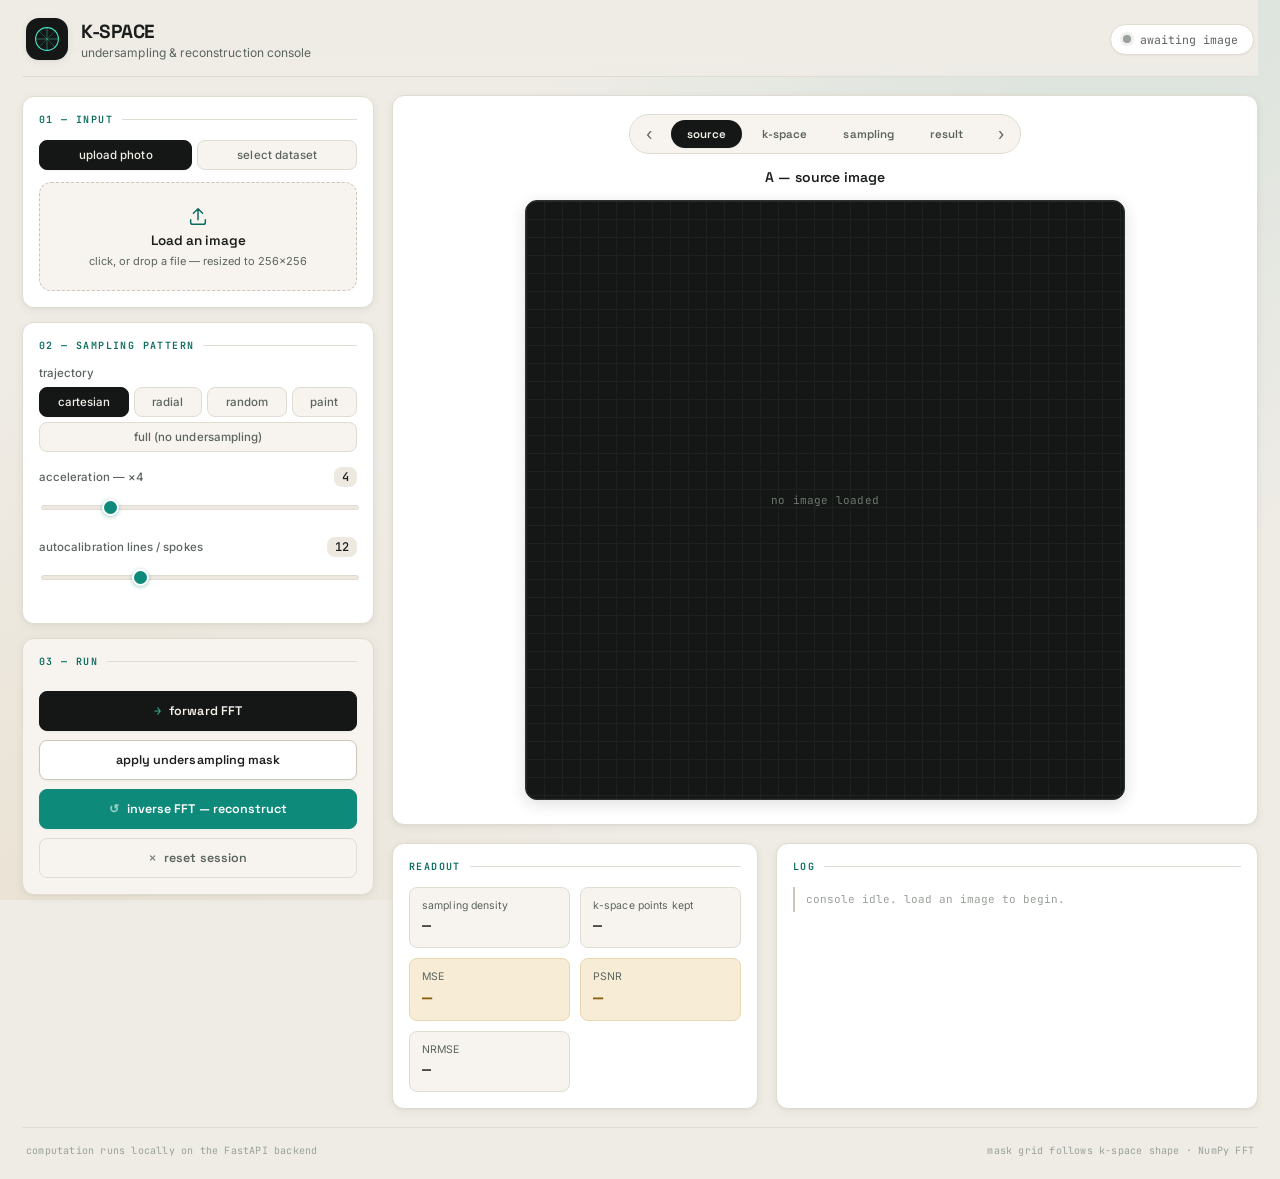
==== kspace/templates/index.html @ 276e8472 "UI, paint brush fixed, video transition added" ====
<!DOCTYPE html>
<html lang="en">
<head>
<meta charset="UTF-8">
<meta name="viewport" content="width=device-width, initial-scale=1.0">
<title>K-SPACE — undersampling &amp; reconstruction studio</title>
<link rel="stylesheet" href="../static/css/styles.css">
<link rel="preconnect" href="https://fonts.googleapis.com">
<link rel="preconnect" href="https://fonts.gstatic.com" crossorigin>
<link href="https://fonts.googleapis.com/css2?family=Space+Grotesk:wght@400;500;600;700&family=JetBrains+Mono:wght@400;500;600&family=Inter:wght@400;500;600&display=swap" rel="stylesheet">
</head>
<body>

<div class="console">

  <!-- ============ HEADER ============ -->
  <header class="console__header">
    <div class="brand">
      <span class="brand__mark" aria-hidden="true">
        <svg viewBox="0 0 32 32" width="26" height="26">
          <circle cx="16" cy="16" r="14" fill="none" stroke="currentColor" stroke-width="1.4"/>
          <line x1="16" y1="2" x2="16" y2="30" stroke="currentColor" stroke-width="1" opacity="0.5"/>
          <line x1="2" y1="16" x2="30" y2="16" stroke="currentColor" stroke-width="1" opacity="0.5"/>
          <line x1="5.5" y1="5.5" x2="26.5" y2="26.5" stroke="currentColor" stroke-width="1" opacity="0.3"/>
          <line x1="26.5" y1="5.5" x2="5.5" y2="26.5" stroke="currentColor" stroke-width="1" opacity="0.3"/>
        </svg>
      </span>
      <div>
        <h1 class="brand__title">K-SPACE</h1>
        <p class="brand__subtitle">undersampling &amp; reconstruction console</p>
      </div>
    </div>
    <div class="header__status" id="statusLine">
      <span class="status__dot" id="statusDot" aria-hidden="true"></span>
      <span id="statusText">awaiting image</span>
    </div>
  </header>

  <!-- ============ MAIN GRID ============ -->
  <main class="console__body">

    <!-- ---------- LEFT: control rail ---------- -->
    <aside class="rail">

      <section class="panel">
        <h2 class="panel__eyebrow">01 — input</h2>

        <div class="segmented" role="radiogroup" aria-label="input source" style="margin-bottom: 12px;">
          <button type="button" class="segmented__option is-active" data-source="upload" role="radio" aria-checked="true">upload photo</button>
          <button type="button" class="segmented__option" data-source="dataset" role="radio" aria-checked="false">select dataset</button>
        </div>

        <div id="uploadSourceBlock">
          <label class="dropzone" id="dropzone" for="fileInput" tabindex="0">
            <svg viewBox="0 0 24 24" width="22" height="22" aria-hidden="true">
              <path d="M12 16V4M12 4L7 9M12 4L17 9" fill="none" stroke="currentColor" stroke-width="1.6" stroke-linecap="round" stroke-linejoin="round"/>
              <path d="M4 16v3a2 2 0 0 0 2 2h12a2 2 0 0 0 2-2v-3" fill="none" stroke="currentColor" stroke-width="1.6" stroke-linecap="round"/>
            </svg>
            <span class="dropzone__label">Load an image</span>
            <span class="dropzone__hint">click, or drop a file — resized to 256×256</span>
          </label>
          <input type="file" id="fileInput" accept="image/*" hidden>
        </div>

        <div id="datasetSourceBlock" style="display: none;">
          <div class="field">
            <span class="field__label">dataset scan</span>
            <select id="datasetSelect" class="slider" style="width: 100%; margin-top: 6px;">
              <option value="">loading datasets…</option>
            </select>
          </div>

          <div class="field" id="sliceField" style="display: none;">
            <div class="field__row">
              <span class="field__label">slice</span>
              <span class="field__value" id="sliceValue">—</span>
            </div>
            <input type="range" id="sliceSlider" min="0" max="0" step="1" value="0" class="slider">
          </div>

          <button type="button" class="btn" id="btnLoadDataset" style="margin-top: 8px;">
            <span>load dataset slice</span>
          </button>

          <div class="reel" id="sliceVideoReel">
            <button type="button" class="reel__play" id="btnPlaySliceVideo" aria-label="play reconstructed slice video">
              <svg class="reel__icon reel__icon--play" viewBox="0 0 24 24" aria-hidden="true"><path d="M8 5v14l11-7z"></path></svg>
              <svg class="reel__icon reel__icon--stop" viewBox="0 0 24 24" aria-hidden="true"><rect x="6" y="6" width="12" height="12"></rect></svg>
            </button>
            <div class="reel__body">
              <div class="reel__label-row">
                <span class="reel__label">reconstructed slice video</span>
                <span class="reel__counter" id="sliceVideoCounter"></span>
              </div>
              <div class="reel__track" id="sliceVideoTrack">
                <div class="reel__fill" id="sliceVideoFill"></div>
              </div>
              <span class="reel__status" id="sliceVideoStatus">click play to reconstruct every slice</span>
            </div>
          </div>
        </div>
      </section>

      <section class="panel">
        <h2 class="panel__eyebrow">02 — sampling pattern</h2>

        <div class="field">
          <span class="field__label">trajectory</span>
          <div class="segmented" role="radiogroup" aria-label="sampling trajectory">
            <button type="button" class="segmented__option is-active" data-pattern="cartesian" role="radio" aria-checked="true">cartesian</button>
            <button type="button" class="segmented__option" data-pattern="radial" role="radio" aria-checked="false">radial</button>
            <button type="button" class="segmented__option" data-pattern="random" role="radio" aria-checked="false">random</button>
            <button type="button" class="segmented__option" data-pattern="custom" role="radio" aria-checked="false">paint</button>
            <button type="button" class="segmented__option" data-pattern="full" role="radio" aria-checked="false">full (no undersampling)</button>
          </div>
        </div>

        <div class="field" id="accelerationField">
          <div class="field__row">
            <span class="field__label" id="factorLabel">acceleration — ×4</span>
            <span class="field__value" id="factorValue">4</span>
          </div>
          <input type="range" id="factorSlider" min="2" max="12" step="1" value="4" class="slider">
        </div>

        <div class="field" id="acsField">
          <div class="field__row">
            <span class="field__label">autocalibration lines / spokes</span>
            <span class="field__value" id="acsValue">12</span>
          </div>
          <input type="range" id="acsSlider" min="0" max="40" step="2" value="12" class="slider">
        </div>

        <div class="field paint-editor" id="paintField" style="display: none;">
          <div class="field__row">
            <span class="field__label">paint k-space to sample</span>
            <span class="field__value" id="paintDensityValue">0%</span>
          </div>
          <div class="field__row field__row--sub">
            <span class="field__sublabel">mask grid · matches k-space</span>
            <span class="field__value field__value--soft" id="paintGridValue">256×256</span>
          </div>
          <div class="paint-editor__canvas-wrap">
            <canvas id="canvasPaintMask" width="256" height="256"></canvas>
          </div>
          <button type="button" class="paint-editor__expand" id="btnPaintExpand">⤢ open large canvas</button>
          <p class="paint-editor__hint">drag to paint — left click adds, right click / shift+click erases. the grid auto-matches the loaded k-space, so masks work for uploads and .h5 scans alike.</p>
          <div class="field__row" style="margin-top: 8px;">
            <span class="field__label">brush size</span>
            <span class="field__value" id="paintBrushValue">10</span>
          </div>
          <input type="range" id="paintBrushSize" min="2" max="40" step="1" value="10" class="slider">
          <div class="paint-editor__actions">
            <button type="button" class="btn btn--small" id="btnPaintClear">clear</button>
            <button type="button" class="btn btn--small" id="btnPaintFill">fill all</button>
            <button type="button" class="btn btn--small" id="btnPaintInvert">invert</button>
          </div>
        </div>

        <!-- Large drawable paint editor — same shared mask data as the small
             inline canvas above; closing this just reverts to that small view. -->
        <div class="modal" id="paintModal" aria-hidden="true">
          <div class="modal__backdrop" id="paintModalBackdrop"></div>
          <div class="modal__content" role="dialog" aria-modal="true" aria-labelledby="paintModalTitle">
            <div class="modal__header">
              <h3 class="modal__title" id="paintModalTitle">paint k-space to sample</h3>
              <span class="field__value field__value--soft" id="paintGridValueLarge">256×256</span>
              <span class="field__value" id="paintDensityValueLarge">0%</span>
              <button type="button" class="modal__close" id="btnPaintModalClose" aria-label="close">×</button>
            </div>
            <div class="modal__body paint-modal__body">
              <div class="paint-editor__canvas-wrap paint-editor__canvas-wrap--large">
                <canvas id="canvasPaintMaskLarge" width="256" height="256"></canvas>
              </div>
              <div class="paint-modal__controls">
                <p class="paint-editor__hint">drag to paint — left click adds, right click / shift+click erases. the grid auto-matches the loaded k-space, so masks work for uploads and .h5 scans alike.</p>
                <div class="field__row" style="margin-top: 10px;">
                  <span class="field__label">brush size</span>
                  <span class="field__value" id="paintBrushValueLarge">10</span>
                </div>
                <input type="range" id="paintBrushSizeLarge" min="2" max="60" step="1" value="10" class="slider">
                <div class="paint-editor__actions">
                  <button type="button" class="btn btn--small" id="btnPaintClearLarge">clear</button>
                  <button type="button" class="btn btn--small" id="btnPaintFillLarge">fill all</button>
                  <button type="button" class="btn btn--small" id="btnPaintInvertLarge">invert</button>
                </div>
                <button type="button" class="btn btn--small" id="btnPaintDoneLarge" style="margin-top: 14px;">✓ done</button>
              </div>
            </div>
          </div>
        </div>
      </section>

      <section class="panel panel--actions">
        <h2 class="panel__eyebrow">03 — run</h2>
        <button type="button" class="btn btn--primary" id="btnTransform">
          <span>forward FFT</span>
        </button>
        <button type="button" class="btn" id="btnUndersample">
          <span>apply undersampling mask</span>
        </button>
        <button type="button" class="btn btn--accent" id="btnReconstruct">
          <span>inverse FFT — reconstruct</span>
        </button>
        <button type="button" class="btn btn--ghost" id="btnReset">
          <span>reset session</span>
        </button>
      </section>

    </aside>

    <!-- ---------- CENTER: single-view viewport ---------- -->
    <section class="viewport-single">

      <div class="viewer-nav">
        <button type="button" class="viewer-nav__arrow" id="viewerPrev" aria-label="previous step">‹</button>
        <div class="viewer-nav__steps" id="viewerSteps" role="tablist">
          <button type="button" class="viewer-nav__step is-active" data-page="pageOriginal" role="tab" aria-selected="true">source</button>
          <button type="button" class="viewer-nav__step" data-page="pageKspaceFull" role="tab" aria-selected="false">k-space</button>
          <button type="button" class="viewer-nav__step" data-page="pageMaskUnder" role="tab" aria-selected="false">sampling</button>
          <button type="button" class="viewer-nav__step" data-page="pageReconError" role="tab" aria-selected="false">result</button>
        </div>
        <button type="button" class="viewer-nav__arrow" id="viewerNext" aria-label="next step">›</button>
      </div>

      <h2 class="viewer-title" id="viewerTitle">A — source image</h2>

      <div class="viewer-stage" id="viewerStage">

        <div class="viewer-page is-active" id="pageOriginal" data-page="pageOriginal" data-title="A — source image">
          <div class="viewcell__frame viewcell__frame--clickable" data-canvas-id="canvasOriginal" data-kind="histogram" data-title="source image">
            <canvas id="canvasOriginal" width="256" height="256"></canvas>
            <div class="viewcell__empty" id="emptyOriginal">no image loaded</div>
            <div class="viewcell__zoom-hint">🔍 click to enlarge</div>
          </div>
        </div>

        <div class="viewer-page" id="pageKspaceFull" data-page="pageKspaceFull" data-title="B — k-space, full sampling">
          <div class="viewcell__frame viewcell__frame--clickable" data-canvas-id="canvasKspaceFull" data-kind="profile" data-title="k-space — full sampling">
            <canvas id="canvasKspaceFull" width="256" height="256"></canvas>
            <div class="viewcell__empty" id="emptyKspaceFull">run forward FFT</div>
            <div class="viewcell__zoom-hint">🔍 click to enlarge</div>
          </div>
        </div>

        <!-- These two come from the same "apply mask" click, so they're shown
             together instead of auto-switching between them. -->
        <div class="viewer-page viewer-page--pair" id="pageMaskUnder" data-page="pageMaskUnder" data-title="C/D — sampling mask & undersampled k-space">
          <div class="viewer-pair-cell">
            <span class="viewer-pair-cell__label">D — sampling mask</span>
            <div class="viewcell__frame viewcell__frame--clickable" data-canvas-id="canvasMask" data-kind="density" data-title="sampling mask">
              <canvas id="canvasMask" width="256" height="256"></canvas>
              <div class="viewcell__empty" id="emptyMask">apply a mask</div>
              <div class="viewcell__zoom-hint">🔍 click to enlarge</div>
            </div>
          </div>
          <div class="viewer-pair-cell">
            <span class="viewer-pair-cell__label">C — undersampled k-space</span>
            <div class="viewcell__frame viewcell__frame--clickable" data-canvas-id="canvasKspaceUnder" data-kind="profile" data-title="k-space — undersampled">
              <canvas id="canvasKspaceUnder" width="256" height="256"></canvas>
              <div class="viewcell__empty" id="emptyKspaceUnder">apply a mask</div>
              <div class="viewcell__zoom-hint">🔍 click to enlarge</div>
            </div>
          </div>
        </div>

        <!-- These two come from the same "reconstruct" click, so they're
             shown together instead of auto-switching between them. -->
        <div class="viewer-page viewer-page--pair" id="pageReconError" data-page="pageReconError" data-title="E/F — reconstructed image & error map">
          <div class="viewer-pair-cell">
            <div class="viewer-pair-cell__label-row">
              <span class="viewer-pair-cell__label">E — reconstructed image</span>
              <div class="colormap-toggle" id="reconColormapToggle">
                <button type="button" class="colormap-toggle__btn is-active" data-colormap="gray">gray</button>
                <button type="button" class="colormap-toggle__btn" data-colormap="jet">color</button>
              </div>
            </div>
            <div class="viewcell__frame viewcell__frame--clickable" data-canvas-id="canvasRecon" data-kind="histogram" data-title="reconstructed image">
              <canvas id="canvasRecon" width="256" height="256"></canvas>
              <div class="viewcell__empty" id="emptyRecon">reconstruct to view</div>
              <div class="viewcell__zoom-hint">🔍 click to enlarge</div>
            </div>
          </div>
          <div class="viewer-pair-cell">
            <span class="viewer-pair-cell__label">F — error map |orig − recon|</span>
            <div class="viewcell__frame viewcell__frame--clickable" data-canvas-id="canvasError" data-kind="error-histogram" data-title="error map |orig − recon|">
              <canvas id="canvasError" width="256" height="256"></canvas>
              <div class="viewcell__empty" id="emptyError">reconstruct to view</div>
              <div class="viewcell__zoom-hint">🔍 click to enlarge</div>
            </div>
          </div>
        </div>

      </div>
    </section>

    <!-- ---------- RIGHT: readout rail ---------- -->
    <aside class="rail rail--readout">
      <section class="panel">
        <h2 class="panel__eyebrow">readout</h2>
        <dl class="metrics">
          <div class="metrics__row">
            <dt>sampling density</dt>
            <dd id="metricDensity">—</dd>
          </div>
          <div class="metrics__row">
            <dt>k-space points kept</dt>
            <dd id="metricPoints">—</dd>
          </div>
          <div class="metrics__row metrics__row--highlight">
            <dt>MSE</dt>
            <dd id="metricMSE">—</dd>
          </div>
          <div class="metrics__row metrics__row--highlight">
            <dt>PSNR</dt>
            <dd id="metricPSNR">—</dd>
          </div>
          <div class="metrics__row">
            <dt>NRMSE</dt>
            <dd id="metricNRMSE">—</dd>
          </div>
        </dl>
      </section>

      <section class="panel panel--log">
        <h2 class="panel__eyebrow">log</h2>
        <ol class="log" id="logList" aria-live="polite">
          <li class="log__entry log__entry--muted">console idle. load an image to begin.</li>
        </ol>
      </section>
    </aside>

  </main>

  <footer class="console__footer">
    <span>computation runs locally on the FastAPI backend</span>
    <span class="console__footer-sig">mask grid follows k-space shape · NumPy FFT</span>
  </footer>

</div>
<div class="modal" id="imageModal" aria-hidden="true">
  <div class="modal__backdrop" id="modalBackdrop"></div>
  <div class="modal__content" role="dialog" aria-modal="true" aria-labelledby="modalTitle">
    <div class="modal__header">
      <h3 class="modal__title" id="modalTitle">—</h3>
      <div class="modal__zoom-controls">
        <button type="button" class="modal__zoom-btn" id="modalZoomOut" aria-label="zoom out">−</button>
        <span class="modal__zoom-level" id="modalZoomLevel">100%</span>
        <button type="button" class="modal__zoom-btn" id="modalZoomIn" aria-label="zoom in">+</button>
        <button type="button" class="modal__zoom-btn modal__zoom-btn--wide" id="modalZoomReset">reset</button>
      </div>
      <button type="button" class="modal__close" id="modalClose" aria-label="close">×</button>
    </div>
    <div class="modal__body">
      <div class="modal__image-wrap" id="modalImageWrap">
        <canvas id="modalCanvas" width="256" height="256"></canvas>
      </div>
      <div class="modal__chart-wrap">
        <h4 class="modal__chart-title" id="modalChartTitle">intensity histogram</h4>
        <canvas id="modalChartCanvas" width="320" height="200"></canvas>
        <p class="modal__chart-note" id="modalChartNote"></p>
      </div>
    </div>
  </div>
</div>

<script src="../static/js/canvasRender.js"></script>
<script src="../static/js/viewer.js"></script>
<script src="../static/js/controls.js"></script>
<script src="../static/js/paint.js"></script>
<script src="../static/js/main.js"></script>
<script src="../static/js/sliceVideo.js"></script>
<script src="../static/js/modal.js"></script>

</body>
</html>
---- kspace/static/css/styles.css ----
/* ============================================================
   K-SPACE studio — "lab paper" theme
   Light, warm-neutral chrome (paper + ink) wrapped around a dark
   viewing well, because grayscale MRI reads best against near-black.
   Accents: teal (primary / signal), clay (destructive), ochre (metrics).

   Layout: controls column on the left, image well top-right,
   readout + log as a strip beneath the well.
   ============================================================ */

:root{
  /* paper */
  --bg:          #EFECE6;
  --surface:     #FFFFFF;
  --surface-2:   #F7F4EF;
  --surface-3:   #EDE9E1;

  /* ink */
  --ink:         #1B1E1D;
  --ink-soft:    #5C645F;
  --ink-faint:   #9AA09A;

  /* lines */
  --line:        #E0DCD2;
  --line-strong: #CCC6B9;

  /* the dark image well */
  --well:        #141715;
  --well-2:      #1E221F;
  --well-line:   #2C312D;

  /* accents */
  --teal:        #0E8A7B;
  --teal-deep:   #0A6B5F;
  --teal-wash:   #DDF0EC;
  --ochre:       #B5801B;
  --ochre-wash:  #F7EDD6;
  --clay:        #C9543C;
  --clay-wash:   #F8E6E1;
  --mint:        #4AE3C5;

  --font-display: 'Space Grotesk', system-ui, sans-serif;
  --font-body:    'Inter', system-ui, sans-serif;
  --font-mono:    'JetBrains Mono', ui-monospace, monospace;

  --radius:    12px;
  --radius-sm: 8px;
  --radius-pill: 999px;

  --shadow-sm: 0 1px 2px rgba(27,30,29,0.05);
  --shadow:    0 2px 10px rgba(27,30,29,0.06), 0 1px 2px rgba(27,30,29,0.04);
  --shadow-lg: 0 18px 50px rgba(27,30,29,0.22);
}

*{ box-sizing: border-box; }

html, body{
  margin: 0;
  padding: 0;
  background: var(--bg);
  color: var(--ink);
  font-family: var(--font-body);
  -webkit-font-smoothing: antialiased;
}

body{
  background-image:
    radial-gradient(circle at 88% -8%, rgba(14,138,123,0.10), transparent 42%),
    radial-gradient(circle at 4% 104%, rgba(181,128,27,0.09), transparent 38%);
  background-attachment: fixed;
  min-height: 100vh;
}

button{ font-family: inherit; }
::selection{ background: var(--teal-wash); }

/* ============================================================
   Layout shell
   ============================================================ */

.console{
  display: flex;
  flex-direction: column;
  min-height: 100vh;
  max-width: 1560px;
  margin: 0 auto;
  padding: 0 22px 22px;
}

.console__header{
  position: sticky;
  top: 0;
  z-index: 40;
  display: flex;
  align-items: center;
  justify-content: space-between;
  gap: 16px;
  padding: 18px 4px 16px;
  margin-bottom: 18px;
  border-bottom: 1px solid var(--line);
  background: linear-gradient(var(--bg) 70%, rgba(239,236,230,0.82));
  backdrop-filter: blur(6px);
}

.brand{
  display: flex;
  align-items: center;
  gap: 13px;
}

.brand__mark{
  display: grid;
  place-items: center;
  width: 42px;
  height: 42px;
  border-radius: 13px;
  background: var(--well);
  color: var(--mint);
  box-shadow: var(--shadow);
}

.brand__title{
  margin: 0;
  font-family: var(--font-display);
  font-size: 19px;
  font-weight: 700;
  letter-spacing: -0.015em;
  color: var(--ink);
}

.brand__subtitle{
  margin: 1px 0 0;
  font-size: 12px;
  color: var(--ink-soft);
  letter-spacing: 0.005em;
}

.header__status{
  display: inline-flex;
  align-items: center;
  gap: 9px;
  padding: 7px 15px 7px 12px;
  border: 1px solid var(--line);
  border-radius: var(--radius-pill);
  background: var(--surface);
  box-shadow: var(--shadow-sm);
  font-family: var(--font-mono);
  font-size: 11.5px;
  color: var(--ink-soft);
}

.status__dot{
  width: 8px;
  height: 8px;
  border-radius: 50%;
  background: var(--ink-faint);
  box-shadow: 0 0 0 3px rgba(154,160,154,0.18);
}
.status__dot.is-active{
  background: var(--teal);
  box-shadow: 0 0 0 3px rgba(14,138,123,0.18);
  animation: pulse 1.6s ease-in-out infinite;
}
.status__dot.is-warning{
  background: var(--ochre);
  box-shadow: 0 0 0 3px rgba(181,128,27,0.18);
}
.status__dot.is-done{
  background: var(--teal-deep);
  box-shadow: 0 0 0 3px rgba(10,107,95,0.18);
}

@keyframes pulse{
  0%, 100%{ opacity: 1; }
  50%{ opacity: 0.35; }
}

/* ---- the grid ---- */

.console__body{
  flex: 1;
  display: grid;
  grid-template-columns: 352px minmax(0, 1fr);
  grid-template-rows: auto auto;
  gap: 18px;
  align-items: start;
}

.rail{
  display: flex;
  flex-direction: column;
  gap: 14px;
  grid-column: 1;
  grid-row: 1 / span 2;
  position: sticky;
  top: 96px;
}

/* readout becomes a horizontal strip under the image well */
.rail--readout{
  grid-column: 2;
  grid-row: 2;
  flex-direction: row;
  align-items: stretch;
  gap: 18px;
  position: static;
}
.rail--readout > .panel{ flex: 1; min-width: 0; }
.rail--readout > .panel--log{ flex: 1.35; }

/* ============================================================
   Panels
   ============================================================ */

.panel{
  background: var(--surface);
  border: 1px solid var(--line);
  border-radius: var(--radius);
  padding: 16px;
  box-shadow: var(--shadow);
}

.panel--actions{
  display: flex;
  flex-direction: column;
  gap: 9px;
  background: var(--surface-2);
}

.panel__eyebrow{
  margin: 0 0 14px;
  font-family: var(--font-mono);
  font-size: 10px;
  font-weight: 600;
  letter-spacing: 0.14em;
  text-transform: uppercase;
  color: var(--teal-deep);
  display: flex;
  align-items: center;
  gap: 9px;
}
.panel__eyebrow::after{
  content: "";
  flex: 1;
  height: 1px;
  background: var(--line);
}

/* ============================================================
   Dropzone
   ============================================================ */

.dropzone{
  display: flex;
  flex-direction: column;
  align-items: center;
  gap: 5px;
  padding: 22px 16px;
  border: 1.5px dashed var(--line-strong);
  border-radius: var(--radius);
  background: var(--surface-2);
  color: var(--teal-deep);
  cursor: pointer;
  text-align: center;
  transition: border-color 0.16s ease, background 0.16s ease, transform 0.16s ease;
}

.dropzone:hover, .dropzone:focus-visible{
  border-color: var(--teal);
  background: var(--teal-wash);
  outline: none;
}

.dropzone.is-dragover{
  border-color: var(--teal);
  background: var(--teal-wash);
  transform: scale(1.01);
}

.dropzone__label{
  font-family: var(--font-display);
  font-size: 13.5px;
  font-weight: 600;
  color: var(--ink);
}

.dropzone__hint{
  font-size: 11px;
  color: var(--ink-soft);
}

/* ============================================================
   Fields, sliders, segmented controls
   ============================================================ */

.field{ margin-bottom: 15px; }
.field:last-child{ margin-bottom: 0; }

.field__label{
  display: block;
  font-size: 11.5px;
  font-weight: 500;
  color: var(--ink-soft);
  margin-bottom: 7px;
  letter-spacing: 0.005em;
}

.field__row{
  display: flex;
  align-items: baseline;
  justify-content: space-between;
  gap: 8px;
  margin-bottom: 7px;
}
.field__row .field__label{ margin-bottom: 0; }

.field__row--sub{ margin-bottom: 9px; }

.field__sublabel{
  font-size: 10.5px;
  color: var(--ink-faint);
}

.field__value{
  font-family: var(--font-mono);
  font-size: 12px;
  font-weight: 500;
  color: var(--ink);
  padding: 2px 8px;
  border-radius: var(--radius-sm);
  background: var(--surface-3);
  white-space: nowrap;
}

.field__value--soft{
  color: var(--ink-soft);
  background: transparent;
  border: 1px solid var(--line);
  font-size: 11px;
}

.segmented{
  display: flex;
  flex-wrap: wrap;
  gap: 5px;
}

.segmented__option{
  flex: 1 1 auto;
  padding: 7px 11px;
  border: 1px solid var(--line);
  border-radius: var(--radius-sm);
  background: var(--surface-2);
  color: var(--ink-soft);
  font-size: 11.5px;
  font-weight: 500;
  letter-spacing: 0.005em;
  cursor: pointer;
  transition: all 0.14s ease;
}

.segmented__option:hover{
  color: var(--ink);
  border-color: var(--line-strong);
  background: var(--surface-3);
}

.segmented__option.is-active{
  background: var(--well);
  border-color: var(--well);
  color: #F2EFE9;
  box-shadow: var(--shadow-sm);
}

select.slider{
  appearance: none;
  height: 36px;
  padding: 0 11px;
  border: 1px solid var(--line);
  border-radius: var(--radius-sm);
  background: var(--surface-2);
  color: var(--ink);
  font-family: var(--font-body);
  font-size: 12px;
  cursor: pointer;
}
select.slider:focus{ outline: 2px solid var(--teal-wash); border-color: var(--teal); }

input[type="range"].slider{
  -webkit-appearance: none;
  appearance: none;
  width: 100%;
  height: 22px;
  background: transparent;
  cursor: pointer;
}

input[type="range"].slider::-webkit-slider-runnable-track{
  height: 5px;
  border-radius: var(--radius-pill);
  background: var(--surface-3);
  border: 1px solid var(--line);
}

input[type="range"].slider::-webkit-slider-thumb{
  -webkit-appearance: none;
  appearance: none;
  width: 17px;
  height: 17px;
  margin-top: -7px;
  border-radius: 50%;
  background: var(--teal);
  border: 2.5px solid var(--surface);
  box-shadow: 0 1px 4px rgba(14,138,123,0.4);
}

input[type="range"].slider::-moz-range-track{
  height: 5px;
  border-radius: var(--radius-pill);
  background: var(--surface-3);
  border: 1px solid var(--line);
}

input[type="range"].slider::-moz-range-thumb{
  width: 15px;
  height: 15px;
  border-radius: 50%;
  background: var(--teal);
  border: 2.5px solid var(--surface);
}

/* ============================================================
   Buttons
   ============================================================ */

.btn{
  display: inline-flex;
  align-items: center;
  justify-content: center;
  gap: 8px;
  width: 100%;
  padding: 11px 14px;
  border: 1px solid var(--line-strong);
  border-radius: var(--radius-sm);
  background: var(--surface);
  color: var(--ink);
  font-family: var(--font-display);
  font-size: 12.5px;
  font-weight: 600;
  letter-spacing: 0.005em;
  cursor: pointer;
  box-shadow: var(--shadow-sm);
  transition: transform 0.12s ease, box-shadow 0.14s ease, background 0.14s ease, color 0.14s ease, border-color 0.14s ease;
}

.btn::before{
  font-family: var(--font-mono);
  font-size: 12px;
  opacity: 0.75;
}

.btn:hover:not(:disabled){
  transform: translateY(-1px);
  box-shadow: var(--shadow);
  border-color: var(--teal);
  color: var(--teal-deep);
}

.btn:active:not(:disabled){ transform: translateY(0); }

.btn:disabled{
  opacity: 0.45;
  cursor: not-allowed;
}

.btn--primary{
  background: var(--well);
  border-color: var(--well);
  color: #F4F1EB;
}
.btn--primary::before{ content: "→"; color: var(--mint); }
.btn--primary:hover:not(:disabled){
  background: #0D0F0E;
  border-color: #0D0F0E;
  color: #FFFFFF;
}

.btn--accent{
  background: var(--teal);
  border-color: var(--teal);
  color: #FFFFFF;
}
.btn--accent::before{ content: "↺"; color: rgba(255,255,255,0.8); }
.btn--accent:hover:not(:disabled){
  background: var(--teal-deep);
  border-color: var(--teal-deep);
  color: #FFFFFF;
}

.btn--ghost{
  background: transparent;
  border-color: var(--line);
  color: var(--ink-soft);
  box-shadow: none;
}
.btn--ghost::before{ content: "✕"; }
.btn--ghost:hover:not(:disabled){
  color: var(--clay);
  border-color: var(--clay);
  background: var(--clay-wash);
}

.btn--small{
  width: auto;
  flex: 1;
  padding: 7px 10px;
  font-size: 11px;
  font-weight: 500;
}
.btn--small::before{ content: none; }

/* ============================================================
   Slice reel (dataset auto-playback)
   ============================================================ */

.reel{
  display: flex;
  align-items: center;
  gap: 12px;
  margin-top: 14px;
  padding: 12px;
  border: 1px solid var(--line);
  border-radius: var(--radius);
  background: var(--surface-2);
}

.reel__play{
  display: grid;
  place-items: center;
  flex: none;
  width: 38px;
  height: 38px;
  border-radius: 50%;
  border: 1px solid var(--teal);
  background: var(--teal-wash);
  color: var(--teal-deep);
  cursor: pointer;
  transition: transform 0.12s ease, background 0.14s ease;
}
.reel__play:hover{ background: #CFE9E4; }
.reel__play:active{ transform: scale(0.93); }

.reel__icon{
  width: 17px;
  height: 17px;
  fill: currentColor;
  display: block;
}
.reel__icon--stop{ display: none; }
.reel.is-playing .reel__icon--play{ display: none; }
.reel.is-playing .reel__icon--stop{ display: block; }

.reel.is-playing .reel__play{
  border-color: var(--clay);
  background: var(--clay-wash);
  color: var(--clay);
}
.reel.is-playing .reel__play:hover{ background: #F3D9D2; }

.reel__body{ flex: 1; min-width: 0; }

.reel__label-row{
  display: flex;
  align-items: baseline;
  justify-content: space-between;
  gap: 8px;
  margin-bottom: 6px;
}

.reel__label{
  font-size: 11.5px;
  font-weight: 500;
  color: var(--ink);
}

.reel__counter{
  font-family: var(--font-mono);
  font-size: 10.5px;
  color: var(--ink-soft);
}

.reel__track{
  height: 5px;
  border-radius: var(--radius-pill);
  background: var(--surface-3);
  border: 1px solid var(--line);
  overflow: hidden;
}

.reel__fill{
  height: 100%;
  width: 0;
  border-radius: var(--radius-pill);
  background: linear-gradient(90deg, var(--teal), var(--mint));
  transition: width 0.18s ease;
}

.reel__track.is-busy .reel__fill{
  width: 35%;
  animation: reelSlide 1.1s ease-in-out infinite;
}

@keyframes reelSlide{
  0%   { transform: translateX(-100%); }
  100% { transform: translateX(300%); }
}

.reel__status{
  display: block;
  margin-top: 6px;
  font-family: var(--font-mono);
  font-size: 10px;
  color: var(--ink-faint);
}
.reel.is-playing .reel__status{ color: var(--teal-deep); }

/* scanning shimmer on the active frame */
.viewcell__frame.is-scanning{ border-color: var(--teal); }
.viewcell__frame.is-scanning::after{
  content: "";
  position: absolute;
  inset: 0;
  background: linear-gradient(transparent, rgba(74,227,197,0.18), transparent);
  animation: scanSweep 1.4s linear infinite;
  pointer-events: none;
}

@keyframes scanSweep{
  0%   { transform: translateY(-100%); }
  100% { transform: translateY(100%); }
}

/* ============================================================
   Paint editor
   ============================================================ */

.paint-editor{
  padding: 13px;
  border: 1px solid var(--line);
  border-radius: var(--radius);
  background: var(--surface-2);
}

.paint-editor__canvas-wrap{
  position: relative;
  border: 1px solid var(--well-line);
  border-radius: var(--radius-sm);
  overflow: hidden;
  background: var(--well);
  line-height: 0;
}

/* height:auto keeps non-square k-space grids (e.g. 640×368 .h5 slices)
   in their true aspect ratio instead of squashing them into a square. */
.paint-editor__canvas-wrap canvas{
  width: 100%;
  height: auto;
  display: block;
  image-rendering: pixelated;
  cursor: crosshair;
  touch-action: none;
}

.paint-editor__hint{
  margin: 9px 0 0;
  font-size: 10.5px;
  line-height: 1.5;
  color: var(--ink-faint);
}

.paint-editor__actions{
  display: flex;
  gap: 6px;
  margin-top: 10px;
}

.paint-editor__expand{
  width: 100%;
  margin-top: 8px;
  padding: 7px;
  border: 1px dashed var(--line-strong);
  border-radius: var(--radius-sm);
  background: transparent;
  color: var(--teal-deep);
  font-family: var(--font-display);
  font-size: 11.5px;
  font-weight: 600;
  cursor: pointer;
  transition: all 0.14s ease;
}

.paint-editor__expand:hover{
  border-color: var(--teal);
  background: var(--teal-wash);
}

.paint-modal__body{
  display: flex;
  gap: 20px;
  align-items: flex-start;
}

.paint-editor__canvas-wrap--large{
  width: min(560px, 54vw);
  flex: none;
}

.paint-modal__controls{
  flex: 1;
  min-width: 200px;
  padding: 15px;
  border: 1px solid var(--line);
  border-radius: var(--radius);
  background: var(--surface-2);
}

/* ============================================================
   Viewport — the dark image well
   ============================================================ */

.viewport-single{
  grid-column: 2;
  grid-row: 1;
  display: flex;
  flex-direction: column;
  align-items: center;
  gap: 14px;
  padding: 18px 20px 24px;
  border: 1px solid var(--line);
  border-radius: var(--radius);
  background: var(--surface);
  box-shadow: var(--shadow);
}

.viewer-nav{
  display: flex;
  align-items: center;
  gap: 8px;
  padding: 5px;
  border: 1px solid var(--line);
  border-radius: var(--radius-pill);
  background: var(--surface-2);
}

.viewer-nav__arrow{
  display: grid;
  place-items: center;
  width: 28px;
  height: 28px;
  border-radius: 50%;
  border: 1px solid transparent;
  background: transparent;
  color: var(--ink-soft);
  font-size: 17px;
  line-height: 1;
  cursor: pointer;
  transition: all 0.14s ease;
}

.viewer-nav__arrow:hover{
  background: var(--surface);
  border-color: var(--line-strong);
  color: var(--ink);
}

.viewer-nav__steps{
  display: flex;
  gap: 4px;
}

.viewer-nav__step{
  padding: 0 15px;
  height: 28px;
  border-radius: var(--radius-pill);
  border: 1px solid transparent;
  background: transparent;
  color: var(--ink-soft);
  font-family: var(--font-display);
  font-size: 11.5px;
  font-weight: 600;
  letter-spacing: 0.005em;
  cursor: pointer;
  transition: all 0.14s ease;
}

.viewer-nav__step:hover:not(.is-active){
  background: var(--surface);
  color: var(--ink);
}

.viewer-nav__step.is-active{
  background: var(--well);
  color: #F2EFE9;
  box-shadow: var(--shadow-sm);
}

.viewer-nav__step.is-complete:not(.is-active){
  color: var(--teal-deep);
  background: var(--teal-wash);
}

.viewer-title{
  margin: 0;
  font-family: var(--font-display);
  font-size: 14px;
  font-weight: 600;
  color: var(--ink);
  letter-spacing: -0.005em;
  text-align: center;
}

.viewer-stage{
  position: relative;
  width: min(600px, 96%);
  aspect-ratio: 1 / 1;
  transition: width 0.2s ease;
}

.viewer-stage.is-pair{
  width: min(920px, 100%);
  aspect-ratio: auto;
  height: auto;
}

.viewer-page{
  position: absolute;
  inset: 0;
  display: none;
}

.viewer-page.is-active{ display: block; }

/* Pair pages sit in normal flow so the stage height comes from their
   square cells rather than the single-page 1:1 box. */
.viewer-page--pair{ position: static; }

.viewer-page--pair.is-active{
  display: flex;
  gap: 18px;
}

.viewer-pair-cell{
  flex: 1;
  display: flex;
  flex-direction: column;
  gap: 7px;
  min-width: 0;
}

.viewer-pair-cell__label{
  font-family: var(--font-mono);
  font-size: 10.5px;
  color: var(--ink-soft);
  letter-spacing: 0.02em;
  text-align: center;
}

.viewer-pair-cell__label-row{
  display: flex;
  align-items: center;
  justify-content: space-between;
  gap: 8px;
}

.colormap-toggle{
  display: flex;
  gap: 3px;
  padding: 3px;
  border: 1px solid var(--line);
  border-radius: var(--radius-pill);
  background: var(--surface-2);
  flex: none;
}

.colormap-toggle__btn{
  padding: 3px 11px;
  border: none;
  border-radius: var(--radius-pill);
  background: transparent;
  color: var(--ink-soft);
  font-family: var(--font-mono);
  font-size: 10px;
  cursor: pointer;
  transition: all 0.14s ease;
}

.colormap-toggle__btn.is-active{
  background: var(--well);
  color: #F2EFE9;
}

.colormap-toggle__btn:hover:not(.is-active){ color: var(--ink); }

.viewer-pair-cell .viewcell__frame{
  position: relative;
  width: 100%;
  aspect-ratio: 1 / 1;
}

.viewcell__frame{
  position: absolute;
  inset: 0;
  border: 1px solid var(--well-line);
  border-radius: var(--radius);
  overflow: hidden;
  background:
    linear-gradient(var(--well-2) 1px, transparent 1px) 0 0 / 18px 18px,
    linear-gradient(90deg, var(--well-2) 1px, transparent 1px) 0 0 / 18px 18px,
    var(--well);
  box-shadow: inset 0 0 0 1px rgba(255,255,255,0.03), 0 4px 16px rgba(20,23,21,0.14);
}

.viewcell__frame canvas{
  width: 100%;
  height: 100%;
  display: block;
  image-rendering: pixelated;
}

.viewcell__empty{
  position: absolute;
  inset: 0;
  display: flex;
  align-items: center;
  justify-content: center;
  font-family: var(--font-mono);
  font-size: 11px;
  color: #6E766F;
  letter-spacing: 0.02em;
  text-align: center;
  padding: 0 20px;
  pointer-events: none;
}

.viewcell__frame--clickable{ cursor: zoom-in; }

.viewcell__zoom-hint{
  position: absolute;
  inset: auto 0 0 0;
  display: flex;
  align-items: center;
  justify-content: center;
  padding: 7px 0;
  font-family: var(--font-mono);
  font-size: 10.5px;
  color: #EDEAE4;
  background: linear-gradient(transparent, rgba(0,0,0,0.72));
  opacity: 0;
  transition: opacity 0.15s ease;
  pointer-events: none;
}

.viewcell__frame--clickable:hover .viewcell__zoom-hint{ opacity: 1; }

/* ============================================================
   Readout strip + log
   ============================================================ */

.metrics{
  margin: 0;
  display: grid;
  grid-template-columns: repeat(auto-fit, minmax(118px, 1fr));
  gap: 10px;
}

.metrics__row{
  display: flex;
  flex-direction: column;
  gap: 4px;
  padding: 11px 12px;
  border: 1px solid var(--line);
  border-radius: var(--radius-sm);
  background: var(--surface-2);
}

.metrics__row dt{
  font-size: 10.5px;
  color: var(--ink-soft);
  letter-spacing: 0.01em;
}

.metrics__row dd{
  margin: 0;
  font-family: var(--font-mono);
  font-size: 15px;
  font-weight: 500;
  color: var(--ink);
}

.metrics__row--highlight{
  background: var(--ochre-wash);
  border-color: #E8D6AE;
}

.metrics__row--highlight dd{
  color: #8A5F0F;
  font-size: 17px;
  font-weight: 600;
}

.panel--log{
  display: flex;
  flex-direction: column;
  min-height: 0;
}

.log{
  margin: 0;
  padding: 0;
  list-style: none;
  display: flex;
  flex-direction: column;
  gap: 7px;
  overflow-y: auto;
  max-height: 200px;
  font-family: var(--font-mono);
  font-size: 11px;
  line-height: 1.55;
}

.log__entry{
  color: var(--ink);
  padding: 4px 0 4px 11px;
  border-left: 2px solid var(--teal);
}

.log__entry--muted{
  color: var(--ink-faint);
  border-left-color: var(--line-strong);
}

.log__entry--warn{
  border-left-color: var(--ochre);
  color: #8A5F0F;
}

/* ============================================================
   Footer
   ============================================================ */

.console__footer{
  display: flex;
  justify-content: space-between;
  gap: 10px;
  padding: 16px 4px 0;
  margin-top: 18px;
  border-top: 1px solid var(--line);
  font-family: var(--font-mono);
  font-size: 10px;
  color: var(--ink-faint);
  letter-spacing: 0.02em;
}

/* ============================================================
   Modals (lightbox + large paint editor)
   ============================================================ */

.modal{
  position: fixed;
  inset: 0;
  z-index: 100;
  display: none;
  align-items: center;
  justify-content: center;
  padding: 24px;
}

.modal.is-open{ display: flex; }

.modal__backdrop{
  position: absolute;
  inset: 0;
  background: rgba(27,30,29,0.5);
  backdrop-filter: blur(3px);
}

.modal__content{
  position: relative;
  z-index: 1;
  max-width: 1100px;
  max-height: 92vh;
  width: 100%;
  overflow: auto;
  background: var(--surface);
  border: 1px solid var(--line);
  border-radius: 16px;
  box-shadow: var(--shadow-lg);
}

.modal__header{
  display: flex;
  align-items: center;
  gap: 12px;
  padding: 15px 18px;
  border-bottom: 1px solid var(--line);
  background: var(--surface-2);
  border-radius: 16px 16px 0 0;
  position: sticky;
  top: 0;
  z-index: 2;
}

.modal__title{
  margin: 0;
  flex: 1;
  font-family: var(--font-display);
  font-size: 14px;
  font-weight: 600;
  color: var(--ink);
}

.modal__zoom-controls{
  display: flex;
  align-items: center;
  gap: 4px;
}

.modal__zoom-btn{
  min-width: 28px;
  height: 28px;
  padding: 0 8px;
  border: 1px solid var(--line-strong);
  border-radius: var(--radius-sm);
  background: var(--surface);
  color: var(--ink);
  font-family: var(--font-mono);
  font-size: 13px;
  cursor: pointer;
  transition: all 0.14s ease;
}

.modal__zoom-btn--wide{ font-size: 10.5px; }

.modal__zoom-btn:hover{
  border-color: var(--teal);
  color: var(--teal-deep);
  background: var(--teal-wash);
}

.modal__zoom-level{
  min-width: 44px;
  text-align: center;
  font-family: var(--font-mono);
  font-size: 11px;
  color: var(--ink-soft);
}

.modal__close{
  display: grid;
  place-items: center;
  width: 30px;
  height: 30px;
  border: 1px solid var(--line-strong);
  border-radius: 50%;
  background: var(--surface);
  color: var(--ink-soft);
  font-size: 18px;
  line-height: 1;
  cursor: pointer;
  transition: all 0.14s ease;
}

.modal__close:hover{
  color: var(--clay);
  border-color: var(--clay);
  background: var(--clay-wash);
}

.modal__body{
  display: flex;
  gap: 20px;
  padding: 20px;
  align-items: flex-start;
  flex-wrap: wrap;
}

.modal__image-wrap{
  flex: 1;
  min-width: 280px;
  max-height: 68vh;
  overflow: auto;
  display: grid;
  place-items: center;
  border: 1px solid var(--well-line);
  border-radius: var(--radius);
  background: var(--well);
  padding: 12px;
}

.modal__image-wrap canvas{
  display: block;
  image-rendering: pixelated;
  transform-origin: center center;
}

.modal__chart-wrap{
  flex: none;
  width: 340px;
  padding: 15px;
  border: 1px solid var(--line);
  border-radius: var(--radius);
  background: var(--surface-2);
}

.modal__chart-title{
  margin: 0 0 10px;
  font-family: var(--font-mono);
  font-size: 10px;
  font-weight: 600;
  letter-spacing: 0.12em;
  text-transform: uppercase;
  color: var(--teal-deep);
}

.modal__chart-wrap canvas{
  width: 100%;
  height: auto;
  display: block;
  border-radius: var(--radius-sm);
  background: var(--surface);
  border: 1px solid var(--line);
}

.modal__chart-note{
  margin: 10px 0 0;
  font-size: 10.5px;
  line-height: 1.5;
  color: var(--ink-soft);
}

/* ============================================================
   Responsive
   ============================================================ */

@media (max-width: 1180px){
  .console__body{
    grid-template-columns: 1fr;
    grid-template-rows: auto auto auto;
  }
  .rail{
    grid-column: 1;
    grid-row: auto;
    position: static;
    flex-direction: row;
    flex-wrap: wrap;
  }
  .rail > .panel{ flex: 1 1 280px; }
  .viewport-single{ grid-column: 1; grid-row: auto; }
  .rail--readout{ grid-column: 1; grid-row: auto; }
  .paint-modal__body{ flex-direction: column; }
  .paint-editor__canvas-wrap--large{ width: 100%; }
}

@media (max-width: 680px){
  .console{ padding: 0 12px 16px; }
  .console__header{ flex-wrap: wrap; gap: 10px; }
  .viewer-stage, .viewer-stage.is-pair{ width: 100%; }
  .viewer-page--pair.is-active{ flex-direction: column; }
  .rail--readout{ flex-direction: column; }
  .modal__body{ padding: 14px; }
  .modal__chart-wrap{ width: 100%; }
  .console__footer{ flex-direction: column; gap: 4px; }
}

@media (prefers-reduced-motion: reduce){
  *{ transition: none !important; animation: none !important; }
  .reel__track.is-busy .reel__fill{ width: 35%; }
  .viewcell__frame.is-scanning::after{ opacity: 0; }
}
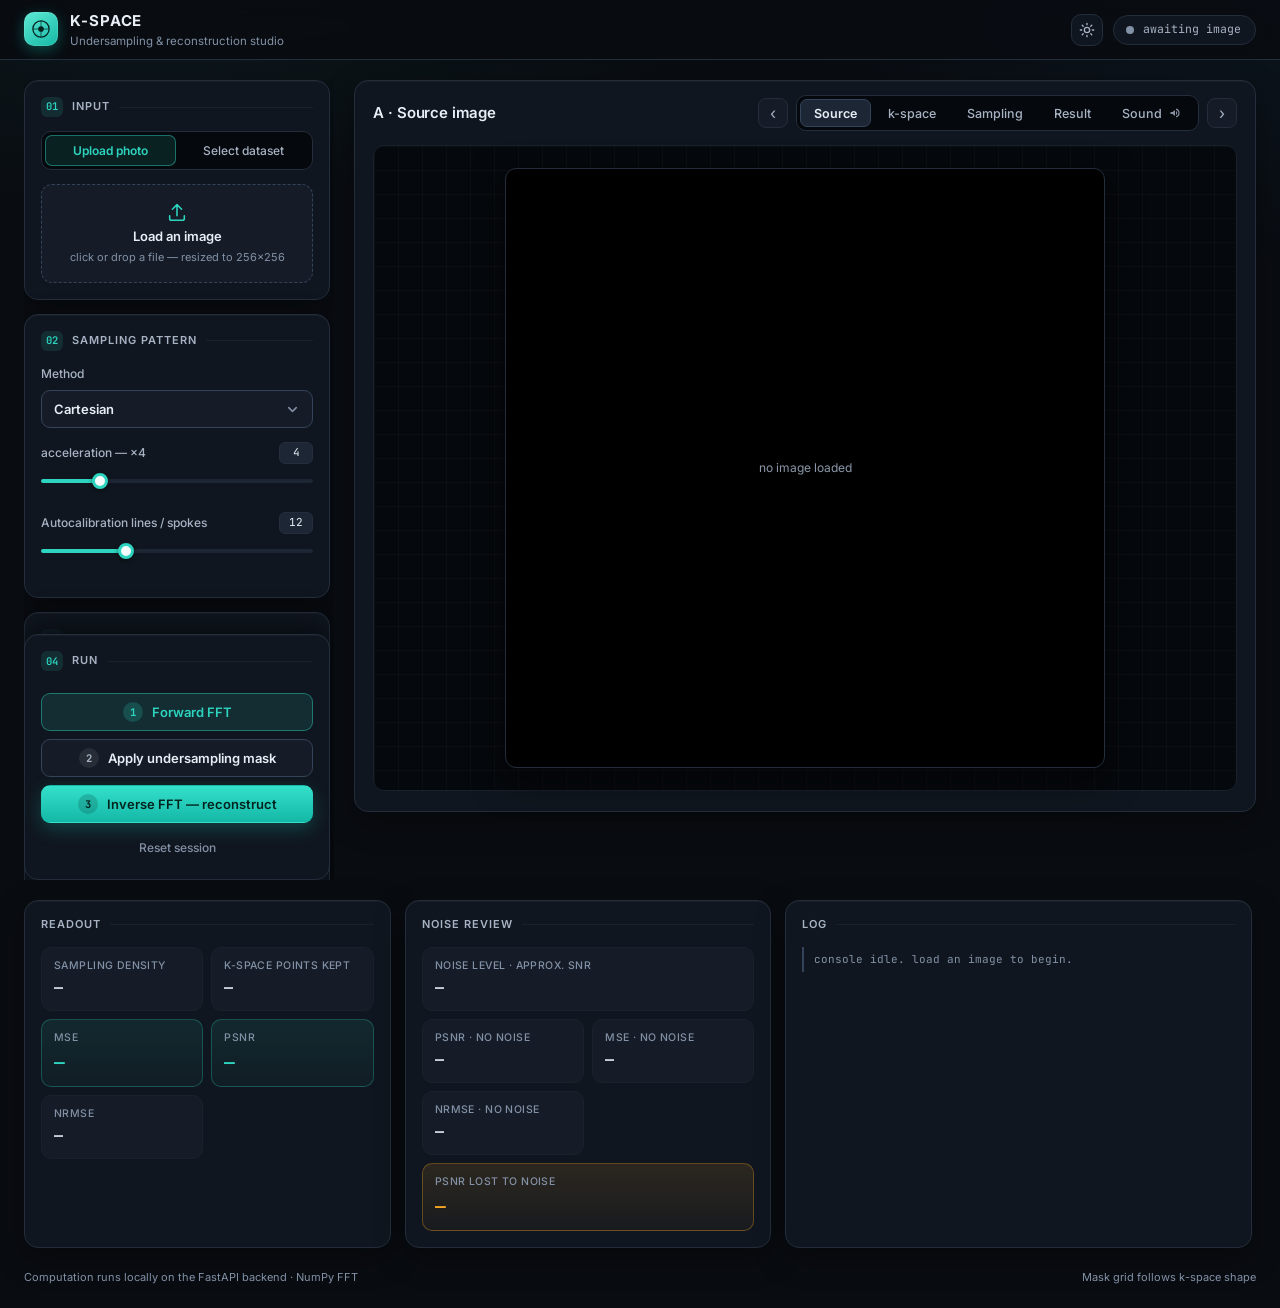
==== commit dc68b85c: "Changes to be committed: 	new file:   kspace/kspace_core/noise.py 	new file:   kspace/kspace_core/no" ====
--- a/kspace/templates/index.html
+++ b/kspace/templates/index.html
@@ -3,83 +3,1328 @@
 <head>
 <meta charset="UTF-8">
 <meta name="viewport" content="width=device-width, initial-scale=1.0">
+<meta name="color-scheme" content="dark light">
+<script>
+/* apply the saved theme before anything is painted (no flash); default = dark */
+(function () {
+  var theme = "dark";
+  try { var saved = localStorage.getItem("kspace-theme"); if (saved === "light" || saved === "dark") theme = saved; } catch (e) {}
+  document.documentElement.setAttribute("data-theme", theme);
+})();
+</script>
 <title>K-SPACE — undersampling &amp; reconstruction studio</title>
-<link rel="stylesheet" href="../static/css/styles.css">
 <link rel="preconnect" href="https://fonts.googleapis.com">
 <link rel="preconnect" href="https://fonts.gstatic.com" crossorigin>
-<link href="https://fonts.googleapis.com/css2?family=Space+Grotesk:wght@400;500;600;700&family=JetBrains+Mono:wght@400;500;600&family=Inter:wght@400;500;600&display=swap" rel="stylesheet">
+<link href="https://fonts.googleapis.com/css2?family=Inter:wght@400;500;600;700&family=JetBrains+Mono:wght@400;500;600&display=swap" rel="stylesheet">
+<style>
+/* ============================================================
+   K-SPACE studio  -  v2 "imaging workstation" theme
+   Dark, low-glare chrome so the images carry the colour.
+   Layout: controls | workspace (tabs: images + sound lab) | results
+   ============================================================ */
+
+:root{
+  /* surfaces */
+  --bg:          #090C11;
+  --panel:       #10161F;
+  --panel-2:     #151C27;
+  --panel-3:     #1C2634;
+  --well:        #05080C;
+
+  /* lines */
+  --line:        #232D3B;
+  --line-soft:   #19212C;
+  --line-strong: #34435A;
+
+  /* text */
+  --text:        #E8EEF6;
+  --text-2:      #A7B3C4;
+  --text-3:      #8291A6;
+
+  /* accents */
+  --accent:        #2DD4BF;
+  --accent-strong: #14B8A6;
+  --accent-ink:    #04231F;
+  --accent-wash:   rgba(45,212,191,0.12);
+  --accent-line:   rgba(45,212,191,0.45);
+  --cyan:   #38BDF8;
+  --amber:  #F5A524;
+  --red:    #F87171;
+  --green:  #4ADE80;
+
+  --font-body: 'Inter', system-ui, -apple-system, 'Segoe UI', Roboto, sans-serif;
+  --font-mono: 'JetBrains Mono', ui-monospace, 'SF Mono', Menlo, Consolas, monospace;
+
+  /* theme-dependent helpers (light theme overrides these below) */
+  --accent-text:   #2DD4BF;
+  --header-bg:     rgba(9,12,17,0.82);
+  --glow-1:        rgba(45,212,191,0.07);
+  --glow-2:        rgba(56,189,248,0.05);
+  --stage-grid:    rgba(255,255,255,0.025);
+  --grad-a1:  #34E0CB;  --grad-a2:  #14B8A6;
+  --grad-a1h: #5EEAD4;  --grad-a2h: #19C9B3;
+  --accent-btn-shadow: rgba(20,184,166,0.28);
+  --accent-chip-bg:    rgba(4,35,31,0.18);
+  --step-chip-bg:      rgba(255,255,255,0.08);
+  --amber-wash: rgba(245,165,36,0.10);
+  --amber-line: rgba(245,165,36,0.50);
+  --danger-bg:   rgba(248,113,113,0.10);
+  --danger-line: rgba(248,113,113,0.35);
+  --danger-text: #FCA5A5;
+  --line-hover:  #4A5C7C;
+  --option-bg:   #151C27;
+  --thumb-bg:    #F4FBFA;
+  --thumb-shadow: rgba(0,0,0,0.5);
+  --frame-shadow: rgba(0,0,0,0.5);
+  color-scheme: dark;
+
+  --r-lg: 14px;
+  --r:    11px;
+  --r-sm: 8px;
+  --shadow: 0 1px 0 rgba(255,255,255,0.03) inset, 0 10px 30px rgba(0,0,0,0.35);
+}
+
+
+/* ============================================================
+   Light theme  (toggle in the header; choice is remembered)
+   Image frames and graph plots deliberately stay dark in both
+   themes - that is how imaging viewers keep contrast honest.
+   ============================================================ */
+:root[data-theme="light"]{
+  --bg:          #EDF1F6;
+  --panel:       #FFFFFF;
+  --panel-2:     #F5F8FB;
+  --panel-3:     #E8EDF4;
+  --well:        #E3E9F1;
+
+  --line:        #D8DFE9;
+  --line-soft:   #E5EAF1;
+  --line-strong: #BFC9D7;
+
+  --text:        #0F1B2D;
+  --text-2:      #364559;
+  --text-3:      #58677C;
+
+  --accent:        #0D6B63;
+  --accent-strong: #0D9488;
+  --accent-ink:    #FFFFFF;
+  --accent-wash:   rgba(13,148,136,0.10);
+  --accent-line:   rgba(13,148,136,0.45);
+  --cyan:   #0369A1;
+  --amber:  #B45309;
+  --red:    #DC2626;
+  --green:  #16A34A;
+
+  --accent-text:   #0D6B63;
+  --header-bg:     rgba(237,241,246,0.86);
+  --glow-1:        rgba(20,184,166,0.10);
+  --glow-2:        rgba(56,189,248,0.10);
+  --stage-grid:    rgba(15,27,45,0.05);
+  --grad-a1:  #0B8579;  --grad-a2:  #09685E;
+  --grad-a1h: #0D8E81;  --grad-a2h: #0A7167;
+  --accent-btn-shadow: rgba(11,122,112,0.28);
+  --accent-chip-bg:    rgba(255,255,255,0.24);
+  --step-chip-bg:      rgba(15,27,45,0.07);
+  --amber-wash: rgba(180,83,9,0.08);
+  --amber-line: rgba(180,83,9,0.45);
+  --danger-bg:   rgba(220,38,38,0.07);
+  --danger-line: rgba(220,38,38,0.30);
+  --danger-text: #B91C1C;
+  --line-hover:  #93A3BA;
+  --option-bg:   #FFFFFF;
+  --thumb-bg:    #FFFFFF;
+  --thumb-shadow: rgba(15,27,45,0.28);
+  --frame-shadow: rgba(15,27,45,0.28);
+  --shadow: 0 1px 2px rgba(15,27,45,0.05), 0 8px 24px rgba(15,27,45,0.06);
+  color-scheme: light;
+}
+
+*{ box-sizing: border-box; }
+
+html, body{
+  margin: 0;
+  padding: 0;
+  background: var(--bg);
+  color: var(--text);
+  font-family: var(--font-body);
+  font-size: 13.5px;
+  line-height: 1.45;
+  -webkit-font-smoothing: antialiased;
+  text-rendering: optimizeLegibility;
+}
+
+body{
+  min-height: 100vh;
+  background:
+    radial-gradient(1100px 480px at 12% -8%, var(--glow-1), transparent 60%),
+    radial-gradient(900px 500px at 100% 0%, var(--glow-2), transparent 55%),
+    var(--bg);
+  background-attachment: fixed;
+}
+
+button, select, input{ font-family: inherit; }
+::selection{ background: var(--accent-wash); }
+
+:focus-visible{
+  outline: 2px solid var(--accent);
+  outline-offset: 2px;
+}
+
+/* thin dark scrollbars */
+*{ scrollbar-width: thin; scrollbar-color: var(--line-strong) transparent; }
+::-webkit-scrollbar{ width: 8px; height: 8px; }
+::-webkit-scrollbar-thumb{ background: var(--line-strong); border-radius: 8px; border: 2px solid transparent; background-clip: padding-box; }
+::-webkit-scrollbar-track{ background: transparent; }
+
+/* ============================================================
+   Shell + top bar
+   ============================================================ */
+
+.console{
+  display: flex;
+  flex-direction: column;
+  min-height: 100vh;
+}
+
+.console__header{
+  position: sticky;
+  top: 0;
+  z-index: 40;
+  display: flex;
+  align-items: center;
+  justify-content: space-between;
+  gap: 16px;
+  height: 60px;
+  padding: 0 24px;
+  background: var(--header-bg);
+  backdrop-filter: blur(10px);
+  border-bottom: 1px solid var(--line);
+}
+
+.brand{ display: flex; align-items: center; gap: 12px; }
+
+.brand__mark{
+  display: grid;
+  place-items: center;
+  width: 34px;
+  height: 34px;
+  border-radius: 10px;
+  color: #04231F;
+  background: linear-gradient(145deg, #5EEAD4, #14B8A6);
+  box-shadow: 0 0 0 1px rgba(255,255,255,0.12) inset, 0 4px 14px rgba(20,184,166,0.35);
+}
+.brand__mark svg{ width: 20px; height: 20px; }
+
+.brand__title{
+  margin: 0;
+  font-size: 15px;
+  font-weight: 700;
+  letter-spacing: 0.06em;
+}
+
+.brand__subtitle{
+  margin: 1px 0 0;
+  font-size: 11.5px;
+  color: var(--text-3);
+}
+
+.header__right{ display: flex; align-items: center; gap: 10px; min-width: 0; }
+
+.theme-toggle{
+  flex: none;
+  display: grid;
+  place-items: center;
+  width: 32px;
+  height: 32px;
+  border: 1px solid var(--line);
+  border-radius: 10px;
+  background: var(--panel);
+  color: var(--text-2);
+  cursor: pointer;
+  transition: background .14s, color .14s, border-color .14s;
+}
+.theme-toggle:hover{ background: var(--panel-3); color: var(--text); border-color: var(--line-strong); }
+.theme-toggle svg{ width: 16px; height: 16px; }
+.theme-toggle .i-moon{ display: none; }
+:root[data-theme="light"] .theme-toggle .i-sun{ display: none; }
+:root[data-theme="light"] .theme-toggle .i-moon{ display: block; }
+
+.header__status{
+  display: inline-flex;
+  align-items: center;
+  gap: 9px;
+  height: 30px;
+  padding: 0 14px 0 12px;
+  border: 1px solid var(--line);
+  border-radius: 999px;
+  background: var(--panel);
+  font-family: var(--font-mono);
+  font-size: 11.5px;
+  color: var(--text-2);
+  max-width: 46vw;
+  white-space: nowrap;
+  overflow: hidden;
+  text-overflow: ellipsis;
+}
+.header__status #statusText{ overflow: hidden; text-overflow: ellipsis; }
+
+.status__dot{
+  flex: none;
+  width: 8px;
+  height: 8px;
+  border-radius: 50%;
+  background: var(--text-3);
+}
+.status__dot.is-active{ background: var(--cyan);  box-shadow: 0 0 0 3px rgba(56,189,248,0.2); animation: pulse 1.3s ease-in-out infinite; }
+.status__dot.is-warning{ background: var(--amber); box-shadow: 0 0 0 3px rgba(245,165,36,0.2); }
+.status__dot.is-done{ background: var(--green);    box-shadow: 0 0 0 3px rgba(74,222,128,0.18); }
+
+@keyframes pulse{ 0%,100%{ opacity: 1; } 50%{ opacity: 0.4; } }
+
+/* ---- 3-column workspace ---- */
+
+.console__body{
+  flex: 1;
+  width: 100%;
+  max-width: 1880px;
+  margin: 0 auto;
+  padding: 20px 24px 8px;
+  display: grid;
+  grid-template-columns: 330px minmax(0, 1fr) 316px;
+  gap: 20px;
+  align-items: start;
+}
+
+.rail{
+  grid-column: 1;
+  display: flex;
+  flex-direction: column;
+  gap: 14px;
+  position: sticky;
+  top: 80px;
+  max-height: calc(100vh - 100px);
+  overflow-y: auto;
+  padding: 0 4px 0 0;
+}
+
+.viewport-single{ grid-column: 2; }
+
+.rail--readout{ grid-column: 3; }
+
+/* ============================================================
+   Panels + form controls
+   ============================================================ */
+
+.panel{
+  background: var(--panel);
+  border: 1px solid var(--line);
+  border-radius: var(--r-lg);
+  padding: 16px;
+  box-shadow: var(--shadow);
+}
+
+.panel__eyebrow{
+  display: flex;
+  align-items: center;
+  gap: 9px;
+  margin: 0 0 14px;
+  font-size: 11px;
+  font-weight: 600;
+  letter-spacing: 0.09em;
+  text-transform: uppercase;
+  color: var(--text-2);
+}
+.panel__eyebrow::after{
+  content: "";
+  flex: 1;
+  height: 1px;
+  background: var(--line-soft);
+}
+.panel__num{
+  display: inline-grid;
+  place-items: center;
+  min-width: 22px;
+  height: 20px;
+  padding: 0 5px;
+  border-radius: 6px;
+  background: var(--accent-wash);
+  color: var(--accent);
+  font-family: var(--font-mono);
+  font-size: 10.5px;
+  letter-spacing: 0;
+}
+
+/* Run panel stays visible at the bottom of the scrolling left column */
+.panel--actions{
+  position: sticky;
+  bottom: 0;
+  z-index: 3;
+  display: flex;
+  flex-direction: column;
+  gap: 8px;
+  background: linear-gradient(180deg, var(--panel), var(--panel));
+  box-shadow: 0 -14px 22px -6px var(--bg), var(--shadow);
+}
+
+.field{ margin-bottom: 14px; }
+.field:last-child{ margin-bottom: 0; }
+
+.field__label{
+  display: block;
+  margin-bottom: 8px;
+  font-size: 12px;
+  font-weight: 500;
+  color: var(--text-2);
+}
+
+.field__row{
+  display: flex;
+  align-items: center;
+  justify-content: space-between;
+  gap: 10px;
+  margin-bottom: 6px;
+}
+.field__row .field__label{ margin-bottom: 0; }
+.field__row--sub{ margin-bottom: 9px; }
+.field__sublabel{ font-size: 11px; color: var(--text-3); }
+
+.field__value{
+  min-width: 34px;
+  padding: 2px 8px;
+  border-radius: 6px;
+  background: var(--panel-3);
+  border: 1px solid var(--line);
+  font-family: var(--font-mono);
+  font-size: 11px;
+  text-align: center;
+  color: var(--text);
+}
+.field__value--soft{ background: transparent; border-color: transparent; color: var(--text-3); }
+
+/* segmented control */
+.segmented{
+  display: grid;
+  grid-template-columns: repeat(var(--cols, 4), 1fr);
+  gap: 3px;
+  padding: 3px;
+  background: var(--well);
+  border: 1px solid var(--line);
+  border-radius: 10px;
+}
+.segmented__option{
+  min-width: 0;
+  padding: 7px 6px;
+  border: 1px solid transparent;
+  border-radius: 7px;
+  background: transparent;
+  color: var(--text-2);
+  font-size: 12px;
+  font-weight: 500;
+  cursor: pointer;
+  transition: background .14s, color .14s, border-color .14s;
+}
+.segmented__option--wide{ grid-column: 1 / -1; }
+.segmented__option:hover:not(.is-active){ color: var(--text); background: var(--panel-2); }
+.segmented__option.is-active{
+  background: var(--accent-wash);
+  border-color: var(--accent-line);
+  color: var(--accent);
+  font-weight: 600;
+}
+
+
+/* ---- hover menu (sampling method): shows only the current choice; the
+        full list drops down on hover / focus, like search suggestions ---- */
+.menu{ position: relative; }
+
+.menu__trigger{
+  display: flex;
+  align-items: center;
+  justify-content: space-between;
+  gap: 10px;
+  width: 100%;
+  height: 38px;
+  padding: 0 12px;
+  border: 1px solid var(--line-strong);
+  border-radius: 9px;
+  background: var(--panel-2);
+  color: var(--text);
+  font-size: 13px;
+  font-weight: 600;
+  text-align: left;
+  cursor: pointer;
+  transition: border-color .14s, background .14s;
+}
+.menu__trigger:hover,
+.menu.is-open .menu__trigger{ border-color: var(--accent-line); background: var(--panel-3); }
+.menu__chev{ flex: none; width: 15px; height: 15px; color: var(--text-3); transition: transform .16s; }
+.menu.is-open .menu__chev{ transform: rotate(180deg); color: var(--accent); }
+
+.menu__list{
+  display: none;
+  position: fixed;             /* not clipped by the scrolling left column; placed by viewer.js */
+  z-index: 60;
+  min-width: 230px;
+  padding: 5px;
+  border: 1px solid var(--line-strong);
+  border-radius: 12px;
+  background: var(--panel);
+  box-shadow: 0 18px 44px var(--frame-shadow);
+}
+.menu.is-open .menu__list{ display: block; animation: menuIn .12s ease-out; }
+@keyframes menuIn{ from{ opacity: 0; transform: translateY(-4px); } to{ opacity: 1; transform: none; } }
+
+.menu__list .segmented__option{
+  position: relative;
+  display: flex;
+  flex-direction: column;
+  align-items: flex-start;
+  gap: 1px;
+  width: 100%;
+  padding: 8px 32px 8px 11px;
+  border: 1px solid transparent;
+  border-radius: 8px;
+  background: transparent;
+  color: var(--text);
+  text-align: left;
+  font-weight: 500;
+}
+.menu__list .segmented__option:hover:not(.is-active),
+.menu__list .segmented__option:focus-visible{ background: var(--panel-3); color: var(--text); outline: none; }
+.menu__list .segmented__option.is-active{ background: var(--accent-wash); border-color: var(--accent-line); color: var(--accent); }
+.menu__list .segmented__option.is-active::after{
+  content: "";
+  position: absolute;
+  right: 12px;
+  top: 50%;
+  width: 6px;
+  height: 11px;
+  margin-top: -8px;
+  border: solid var(--accent);
+  border-width: 0 2px 2px 0;
+  transform: rotate(45deg);
+}
+.menu__name{ font-size: 13px; font-weight: 600; }
+.menu__desc{ font-size: 11px; font-weight: 400; color: var(--text-3); }
+.menu__list .segmented__option.is-active .menu__desc{ color: var(--text-2); }
+
+/* select + range */
+select.slider,
+.sl-select{
+  appearance: none;
+  -webkit-appearance: none;
+  width: 100%;
+  height: 36px;
+  padding: 0 32px 0 11px;
+  border: 1px solid var(--line-strong);
+  border-radius: var(--r-sm);
+  background-color: var(--panel-2);
+  background-image: url("data:image/svg+xml,%3Csvg xmlns='http://www.w3.org/2000/svg' width='12' height='12' viewBox='0 0 24 24' fill='none' stroke='%236F7C8F' stroke-width='2.4' stroke-linecap='round' stroke-linejoin='round'%3E%3Cpath d='M6 9l6 6 6-6'/%3E%3C/svg%3E");
+  background-repeat: no-repeat;
+  background-position: right 10px center;
+  color: var(--text);
+  font-size: 12.5px;
+  cursor: pointer;
+  transition: border-color .14s;
+}
+select.slider:hover, .sl-select:hover{ border-color: var(--line-hover); }
+select.slider option, .sl-select option{ background: var(--option-bg); color: var(--text); }
+
+input[type="range"].slider{
+  -webkit-appearance: none;
+  appearance: none;
+  width: 100%;
+  height: 22px;
+  margin: 0;
+  background: transparent;
+  cursor: pointer;
+}
+input[type="range"].slider::-webkit-slider-runnable-track{
+  height: 4px;
+  border-radius: 999px;
+  background: linear-gradient(to right, var(--accent) 0, var(--accent) var(--p, 0%), var(--panel-3) var(--p, 0%), var(--panel-3) 100%);
+}
+input[type="range"].slider::-webkit-slider-thumb{
+  -webkit-appearance: none;
+  appearance: none;
+  width: 16px;
+  height: 16px;
+  margin-top: -6px;
+  border-radius: 50%;
+  background: var(--thumb-bg);
+  border: 3px solid var(--accent);
+  box-shadow: 0 0 0 4px rgba(45,212,191,0.0), 0 1px 4px var(--thumb-shadow);
+  transition: box-shadow .14s;
+}
+input[type="range"].slider:hover::-webkit-slider-thumb,
+input[type="range"].slider:focus-visible::-webkit-slider-thumb{ box-shadow: 0 0 0 5px var(--accent-wash), 0 1px 4px var(--thumb-shadow); }
+input[type="range"].slider::-moz-range-track{ height: 4px; border-radius: 999px; background: var(--panel-3); }
+input[type="range"].slider::-moz-range-progress{ height: 4px; border-radius: 999px; background: var(--accent); }
+input[type="range"].slider::-moz-range-thumb{ width: 12px; height: 12px; border-radius: 50%; background: var(--thumb-bg); border: 3px solid var(--accent); }
+
+/* callouts */
+.callout{
+  margin: 0 0 12px;
+  padding: 9px 11px;
+  border-radius: var(--r-sm);
+  font-size: 11.5px;
+  line-height: 1.5;
+}
+.callout--danger{ background: var(--danger-bg); border: 1px solid var(--danger-line); color: var(--danger-text); }
+
+/* ============================================================
+   Buttons
+   ============================================================ */
+
+.btn{
+  display: flex;
+  align-items: center;
+  justify-content: center;
+  gap: 9px;
+  width: 100%;
+  height: 38px;
+  padding: 0 14px;
+  border: 1px solid var(--line-strong);
+  border-radius: 9px;
+  background: var(--panel-2);
+  color: var(--text);
+  font-size: 13px;
+  font-weight: 600;
+  cursor: pointer;
+  transition: background .14s, border-color .14s, transform .06s, box-shadow .14s;
+}
+.btn:hover:not(:disabled){ background: var(--panel-3); border-color: var(--line-hover); }
+.btn:active:not(:disabled){ transform: translateY(1px); }
+.btn:disabled{ opacity: .45; cursor: not-allowed; }
+
+/* numbered pipeline steps */
+.btn--primary, .btn--accent, #btnUndersample{ position: relative; }
+#btnTransform::before, #btnUndersample::before, #btnReconstruct::before{
+  display: inline-grid;
+  place-items: center;
+  width: 20px;
+  height: 20px;
+  border-radius: 50%;
+  font-family: var(--font-mono);
+  font-size: 10.5px;
+  font-weight: 700;
+  background: var(--step-chip-bg);
+  color: var(--text-2);
+}
+#btnTransform::before{ content: "1"; }
+#btnUndersample::before{ content: "2"; }
+#btnReconstruct::before{ content: "3"; }
+
+.btn--primary{ border-color: var(--accent-line); background: var(--accent-wash); color: var(--accent); }
+.btn--primary::before{ background: rgba(45,212,191,0.2) !important; color: var(--accent) !important; }
+.btn--primary:hover:not(:disabled){ background: rgba(45,212,191,0.2); border-color: var(--accent); }
+
+.btn--accent{
+  border-color: transparent;
+  background: linear-gradient(180deg, var(--grad-a1), var(--grad-a2));
+  color: var(--accent-ink);
+  box-shadow: 0 6px 18px var(--accent-btn-shadow);
+}
+.btn--accent::before{ background: var(--accent-chip-bg) !important; color: var(--accent-ink) !important; }
+.btn--accent:hover:not(:disabled){ background: linear-gradient(180deg, var(--grad-a1h), var(--grad-a2h)); border-color: transparent; }
+
+.btn--ghost{
+  height: 32px;
+  border-color: transparent;
+  background: transparent;
+  color: var(--text-3);
+  font-weight: 500;
+  font-size: 12px;
+}
+.btn--ghost:hover:not(:disabled){ background: rgba(248,113,113,0.1); border-color: transparent; color: var(--red); }
+
+.btn--small{ width: auto; flex: 1; height: 30px; padding: 0 10px; font-size: 12px; font-weight: 500; border-radius: 8px; }
+
+/* ============================================================
+   Input panel: dropzone + slice reel
+   ============================================================ */
+
+.dropzone{
+  display: flex;
+  flex-direction: column;
+  align-items: center;
+  gap: 4px;
+  padding: 16px 14px;
+  border: 1.5px dashed var(--line-strong);
+  border-radius: var(--r);
+  background: var(--panel-2);
+  color: var(--text-2);
+  text-align: center;
+  cursor: pointer;
+  transition: border-color .14s, background .14s;
+}
+.dropzone svg{ color: var(--accent); }
+.dropzone:hover, .dropzone:focus-visible{ border-color: var(--accent-line); background: var(--accent-wash); }
+.dropzone.is-dragover{ border-color: var(--accent); background: rgba(45,212,191,0.18); }
+.dropzone__label{ font-size: 13px; font-weight: 600; color: var(--text); }
+.dropzone__hint{ font-size: 11px; color: var(--text-3); }
+
+.reel{
+  display: flex;
+  align-items: center;
+  gap: 12px;
+  margin-top: 14px;
+  padding: 11px 12px;
+  border: 1px solid var(--line);
+  border-radius: var(--r);
+  background: var(--panel-2);
+}
+.reel__play{
+  display: grid;
+  place-items: center;
+  flex: none;
+  width: 34px;
+  height: 34px;
+  border: none;
+  border-radius: 50%;
+  background: var(--accent-wash);
+  color: var(--accent);
+  cursor: pointer;
+  transition: background .14s, transform .08s;
+}
+.reel__play:hover{ background: rgba(45,212,191,0.24); }
+.reel__play:active{ transform: scale(0.93); }
+.reel__icon{ width: 15px; height: 15px; fill: currentColor; }
+.reel__icon--stop{ display: none; }
+.reel.is-playing .reel__icon--play{ display: none; }
+.reel.is-playing .reel__icon--stop{ display: block; }
+.reel.is-playing .reel__play{ background: rgba(248,113,113,0.15); color: var(--red); }
+.reel__body{ flex: 1; min-width: 0; }
+.reel__label-row{ display: flex; align-items: baseline; justify-content: space-between; gap: 8px; margin-bottom: 7px; }
+.reel__label{ font-size: 12px; font-weight: 500; color: var(--text); }
+.reel__counter{ font-family: var(--font-mono); font-size: 10.5px; color: var(--text-3); }
+.reel__track{ height: 4px; border-radius: 999px; background: var(--panel-3); overflow: hidden; }
+.reel__fill{ height: 100%; width: 0; border-radius: 999px; background: linear-gradient(90deg, var(--accent-strong), var(--accent)); transition: width .18s ease; }
+.reel__track.is-busy .reel__fill{ width: 35%; animation: reelSlide 1.1s ease-in-out infinite; }
+@keyframes reelSlide{ 0%{ transform: translateX(-100%); } 100%{ transform: translateX(300%); } }
+.reel__status{ display: block; margin-top: 6px; font-family: var(--font-mono); font-size: 10px; color: var(--text-3); }
+.reel.is-playing .reel__status{ color: var(--accent); }
+
+/* ============================================================
+   Paint editor
+   ============================================================ */
+
+.paint-editor{
+  padding: 12px;
+  border: 1px solid var(--line);
+  border-radius: var(--r);
+  background: var(--panel-2);
+}
+.paint-editor__canvas-wrap{
+  position: relative;
+  border: 1px solid var(--line);
+  border-radius: var(--r-sm);
+  overflow: hidden;
+  background: #05080C;
+  line-height: 0;
+}
+.paint-editor__canvas-wrap canvas{
+  width: 100%;
+  height: auto;
+  display: block;
+  image-rendering: pixelated;
+  cursor: crosshair;
+  touch-action: none;
+}
+.paint-editor__hint{ margin: 9px 0 0; font-size: 11px; line-height: 1.5; color: var(--text-3); }
+.paint-editor__actions{ display: flex; gap: 6px; margin-top: 10px; }
+.paint-editor__expand{
+  width: 100%;
+  margin-top: 8px;
+  padding: 7px;
+  border: 1px dashed var(--line-strong);
+  border-radius: var(--r-sm);
+  background: transparent;
+  color: var(--accent);
+  font-size: 12px;
+  font-weight: 600;
+  cursor: pointer;
+  transition: border-color .14s, background .14s;
+}
+.paint-editor__expand:hover{ border-color: var(--accent-line); background: var(--accent-wash); }
+.paint-modal__body{ display: flex; gap: 20px; align-items: flex-start; }
+.paint-editor__canvas-wrap--large{ width: min(560px, 54vw); flex: none; }
+.paint-modal__controls{
+  flex: 1;
+  min-width: 200px;
+  padding: 15px;
+  border: 1px solid var(--line);
+  border-radius: var(--r);
+  background: var(--panel-2);
+}
+
+/* ============================================================
+   Workspace: toolbar (title + tabs) and the stage
+   ============================================================ */
+
+.viewport-single{
+  display: grid;
+  grid-template-columns: minmax(0, 1fr) auto;
+  grid-template-areas:
+    "title nav"
+    "stage stage";
+  align-items: center;
+  column-gap: 16px;
+  row-gap: 14px;
+  padding: 14px 18px 20px;
+  background: var(--panel);
+  border: 1px solid var(--line);
+  border-radius: var(--r-lg);
+  box-shadow: var(--shadow);
+  align-content: start;
+}
+
+.viewer-title{
+  grid-area: title;
+  margin: 0;
+  font-size: 15px;
+  font-weight: 600;
+  letter-spacing: -0.005em;
+  color: var(--text);
+  white-space: nowrap;
+  overflow: hidden;
+  text-overflow: ellipsis;
+}
+
+.viewer-nav{
+  grid-area: nav;
+  display: flex;
+  align-items: center;
+  gap: 8px;
+}
+
+.viewer-nav__arrow{
+  display: grid;
+  place-items: center;
+  width: 30px;
+  height: 30px;
+  border: 1px solid var(--line);
+  border-radius: 8px;
+  background: var(--panel-2);
+  color: var(--text-2);
+  font-size: 16px;
+  line-height: 1;
+  cursor: pointer;
+  transition: background .14s, color .14s;
+}
+.viewer-nav__arrow:hover{ background: var(--panel-3); color: var(--text); }
+
+.viewer-nav__steps{
+  display: flex;
+  gap: 3px;
+  padding: 3px;
+  background: var(--well);
+  border: 1px solid var(--line);
+  border-radius: 10px;
+}
+
+.viewer-nav__step{
+  position: relative;
+  display: inline-flex;
+  align-items: center;
+  gap: 7px;
+  height: 28px;
+  padding: 0 13px;
+  border: 1px solid transparent;
+  border-radius: 7px;
+  background: transparent;
+  color: var(--text-2);
+  font-size: 12.5px;
+  font-weight: 500;
+  cursor: pointer;
+  transition: background .14s, color .14s, border-color .14s;
+}
+.viewer-nav__step:hover:not(.is-active){ color: var(--text); background: var(--panel-2); }
+.viewer-nav__step.is-active{ background: var(--panel-3); border-color: var(--line-strong); color: var(--text); font-weight: 600; }
+.viewer-nav__step.is-complete::before{
+  content: "";
+  width: 6px;
+  height: 6px;
+  border-radius: 50%;
+  background: var(--green);
+  box-shadow: 0 0 0 2px rgba(74,222,128,0.18);
+}
+.viewer-nav__step[data-page="pageSound"]::after{
+  content: "";
+  width: 12px;
+  height: 12px;
+  background: currentColor;
+  opacity: .8;
+  -webkit-mask: url("data:image/svg+xml,%3Csvg xmlns='http://www.w3.org/2000/svg' viewBox='0 0 24 24'%3E%3Cpath d='M3 10v4h4l5 4V6L7 10H3zm13.5 2a4.5 4.5 0 0 0-2.5-4v8a4.5 4.5 0 0 0 2.5-4zM14 3.2v2.1a7 7 0 0 1 0 13.4v2.1a9 9 0 0 0 0-17.6z'/%3E%3C/svg%3E") center / contain no-repeat;
+          mask: url("data:image/svg+xml,%3Csvg xmlns='http://www.w3.org/2000/svg' viewBox='0 0 24 24'%3E%3Cpath d='M3 10v4h4l5 4V6L7 10H3zm13.5 2a4.5 4.5 0 0 0-2.5-4v8a4.5 4.5 0 0 0 2.5-4zM14 3.2v2.1a7 7 0 0 1 0 13.4v2.1a9 9 0 0 0 0-17.6z'/%3E%3C/svg%3E") center / contain no-repeat;
+}
+
+.viewer-stage{
+  grid-area: stage;
+  position: relative;
+  width: 100%;
+  min-width: 0;
+  padding: 22px;
+  border: 1px solid var(--line-soft);
+  border-radius: var(--r);
+  background:
+    linear-gradient(var(--stage-grid) 1px, transparent 1px) 0 0 / 24px 24px,
+    linear-gradient(90deg, var(--stage-grid) 1px, transparent 1px) 0 0 / 24px 24px,
+    var(--well);
+}
+.viewer-stage.is-wide{ padding: 0; border: none; background: transparent; }
+
+.viewer-page{ display: none; }
+.viewer-page.is-active{ display: block; }
+
+/* single-image pages: one centred square */
+.viewer-page:not(.viewer-page--pair):not(.viewer-page--wide) .viewcell__frame{
+  width: min(100%, 600px);
+  margin: 0 auto;
+}
+
+/* pair pages: two equal columns; every cell has the SAME header height so
+   the two pictures always sit on one line, with or without the colour toggle */
+.viewer-page--pair.is-active{
+  display: grid;
+  grid-template-columns: 1fr 1fr;
+  gap: 22px;
+  max-width: 1000px;
+  margin: 0 auto;
+}
+
+.viewer-pair-cell{
+  display: flex;
+  flex-direction: column;
+  gap: 10px;
+  min-width: 0;
+}
+
+.viewer-pair-cell__label-row{
+  display: flex;
+  align-items: center;
+  justify-content: space-between;
+  gap: 8px;
+  height: 30px;            /* fixed: this is what keeps E and F aligned */
+}
+
+.viewer-pair-cell__label{
+  display: inline-flex;
+  align-items: center;
+  gap: 8px;
+  font-size: 12px;
+  font-weight: 500;
+  color: var(--text-2);
+  white-space: nowrap;
+  overflow: hidden;
+  text-overflow: ellipsis;
+}
+.viewer-pair-cell__label b{
+  display: inline-grid;
+  place-items: center;
+  width: 20px;
+  height: 20px;
+  border-radius: 6px;
+  background: var(--panel-3);
+  border: 1px solid var(--line-strong);
+  color: var(--text);
+  font-family: var(--font-mono);
+  font-size: 10.5px;
+  font-weight: 600;
+}
+
+.colormap-toggle{
+  display: flex;
+  gap: 2px;
+  padding: 2px;
+  border: 1px solid var(--line);
+  border-radius: 8px;
+  background: var(--panel-2);
+  flex: none;
+}
+.colormap-toggle__btn{
+  height: 24px;
+  padding: 0 11px;
+  border: none;
+  border-radius: 6px;
+  background: transparent;
+  color: var(--text-3);
+  font-size: 11.5px;
+  font-weight: 500;
+  cursor: pointer;
+  transition: background .14s, color .14s;
+}
+.colormap-toggle__btn.is-active{ background: var(--panel-3); color: var(--text); }
+.colormap-toggle__btn:hover:not(.is-active){ color: var(--text); }
+
+/* the picture frames */
+.viewcell__frame{
+  position: relative;
+  width: 100%;
+  aspect-ratio: 1 / 1;
+  border: 1px solid var(--line);
+  border-radius: var(--r);
+  overflow: hidden;
+  background: #000;
+  box-shadow: 0 12px 34px var(--frame-shadow);
+}
+.viewcell__frame canvas{
+  position: absolute;
+  inset: 0;
+  width: 100%;
+  height: 100%;
+  display: block;
+  object-fit: contain;
+  image-rendering: pixelated;
+}
+.viewcell__empty{
+  position: absolute;
+  inset: 0;
+  display: flex;
+  align-items: center;
+  justify-content: center;
+  padding: 0 20px;
+  font-size: 12px;
+  color: #8B98A9;            /* sits on the black frame in both themes */
+  text-align: center;
+  pointer-events: none;
+}
+.viewcell__frame--clickable{ cursor: zoom-in; }
+.viewcell__frame--clickable:hover{ border-color: var(--line-strong); }
+.viewcell__zoom-hint{
+  position: absolute;
+  inset: auto 0 0 0;
+  display: flex;
+  align-items: center;
+  justify-content: center;
+  padding: 18px 0 9px;
+  font-size: 11px;
+  color: #EAF1F8;
+  background: linear-gradient(transparent, rgba(0,0,0,0.75));
+  opacity: 0;
+  transition: opacity .15s;
+  pointer-events: none;
+}
+.viewcell__frame--clickable:hover .viewcell__zoom-hint{ opacity: 1; }
+
+/* scanning shimmer while a step is running */
+.viewcell__frame.is-scanning{ border-color: var(--accent); }
+.viewcell__frame.is-scanning::after{
+  content: "";
+  position: absolute;
+  inset: 0;
+  background: linear-gradient(transparent, rgba(45,212,191,0.2), transparent);
+  animation: scanSweep 1.4s linear infinite;
+  pointer-events: none;
+}
+@keyframes scanSweep{ 0%{ transform: translateY(-100%); } 100%{ transform: translateY(100%); } }
+
+/* ============================================================
+   Results rail: metrics, noise review, log
+   ============================================================ */
+
+.metrics{
+  display: grid;
+  grid-template-columns: 1fr 1fr;
+  gap: 8px;
+  margin: 0;
+}
+.metrics__row{
+  display: flex;
+  flex-direction: column;
+  gap: 5px;
+  min-width: 0;
+  padding: 10px 12px;
+  border: 1px solid var(--line-soft);
+  border-radius: 10px;
+  background: var(--panel-2);
+}
+.metrics__row dt{
+  font-size: 10.5px;
+  font-weight: 500;
+  letter-spacing: 0.04em;
+  text-transform: uppercase;
+  color: var(--text-3);
+}
+.metrics__row dd{
+  margin: 0;
+  font-family: var(--font-mono);
+  font-size: 15px;
+  font-weight: 600;
+  color: var(--text);
+  overflow-wrap: anywhere;
+}
+.metrics__row--highlight{ background: linear-gradient(180deg, rgba(45,212,191,0.10), rgba(45,212,191,0.04)); border-color: rgba(45,212,191,0.28); }
+.metrics__row--highlight dd{ font-size: 18px; color: var(--accent); }
+#noiseReadout .metrics__row:first-child{ grid-column: 1 / -1; }
+#noiseReadout .metrics__row:last-child{ grid-column: 1 / -1; }
+#noiseReadout .metrics__row--highlight{ background: linear-gradient(180deg, rgba(245,165,36,0.12), rgba(245,165,36,0.04)); border-color: rgba(245,165,36,0.32); }
+#noiseReadout .metrics__row--highlight dd{ color: var(--amber); }
+
+.panel--log{ display: flex; flex-direction: column; min-height: 0; }
+.log{
+  margin: 0;
+  padding: 0;
+  list-style: none;
+  display: flex;
+  flex-direction: column;
+  gap: 6px;
+  overflow-y: auto;
+  max-height: 260px;
+  font-family: var(--font-mono);
+  font-size: 11px;
+  line-height: 1.55;
+}
+.log__entry{
+  padding: 4px 0 4px 10px;
+  border-left: 2px solid var(--accent-strong);
+  color: var(--text-2);
+}
+.log__entry--muted{ color: var(--text-3); border-left-color: var(--line-strong); }
+.log__entry--warn{ border-left-color: var(--amber); color: var(--amber); }
+
+/* ============================================================
+   Footer
+   ============================================================ */
+
+.console__footer{
+  display: flex;
+  justify-content: space-between;
+  gap: 10px;
+  width: 100%;
+  max-width: 1880px;
+  margin: 0 auto;
+  padding: 14px 24px 22px;
+  font-size: 11px;
+  color: var(--text-3);
+}
+
+/* ============================================================
+   Modals (lightbox + large paint editor)
+   ============================================================ */
+
+.modal{
+  position: fixed;
+  inset: 0;
+  z-index: 100;
+  display: none;
+  align-items: center;
+  justify-content: center;
+  padding: 24px;
+}
+.modal.is-open{ display: flex; }
+.modal__backdrop{ position: absolute; inset: 0; background: rgba(3,5,8,0.72); backdrop-filter: blur(4px); }
+.modal__content{
+  position: relative;
+  z-index: 1;
+  max-width: 1100px;
+  max-height: 92vh;
+  width: 100%;
+  overflow: auto;
+  background: var(--panel);
+  border: 1px solid var(--line-strong);
+  border-radius: 16px;
+  box-shadow: 0 30px 80px rgba(0,0,0,0.6);
+}
+.modal__header{
+  display: flex;
+  align-items: center;
+  gap: 12px;
+  padding: 14px 18px;
+  border-bottom: 1px solid var(--line);
+}
+.modal__title{ flex: 1; margin: 0; font-size: 14px; font-weight: 600; }
+.modal__zoom-controls{ display: flex; align-items: center; gap: 6px; }
+.modal__zoom-btn{
+  min-width: 30px;
+  height: 30px;
+  padding: 0 8px;
+  border: 1px solid var(--line-strong);
+  border-radius: 8px;
+  background: var(--panel-2);
+  color: var(--text);
+  font-size: 15px;
+  cursor: pointer;
+  transition: background .14s;
+}
+.modal__zoom-btn--wide{ font-size: 11.5px; }
+.modal__zoom-btn:hover{ background: var(--panel-3); }
+.modal__zoom-level{ min-width: 46px; text-align: center; font-family: var(--font-mono); font-size: 11px; color: var(--text-2); }
+.modal__close{
+  width: 30px;
+  height: 30px;
+  border: none;
+  border-radius: 8px;
+  background: transparent;
+  color: var(--text-2);
+  font-size: 20px;
+  line-height: 1;
+  cursor: pointer;
+}
+.modal__close:hover{ background: var(--panel-3); color: var(--text); }
+.modal__body{ display: flex; gap: 20px; padding: 20px; align-items: flex-start; flex-wrap: wrap; }
+.modal__image-wrap{
+  flex: 1;
+  min-width: 280px;
+  max-height: 68vh;
+  overflow: auto;
+  display: grid;
+  place-items: center;
+  border: 1px solid var(--line);
+  border-radius: var(--r);
+  background: #05080C;       /* images stay on black in both themes */
+  padding: 12px;
+}
+.modal__image-wrap canvas{ display: block; image-rendering: pixelated; transform-origin: center center; }
+.modal__chart-wrap{
+  flex: none;
+  width: 340px;
+  padding: 15px;
+  border: 1px solid var(--line);
+  border-radius: var(--r);
+  background: var(--panel-2);
+}
+.modal__chart-title{
+  margin: 0 0 10px;
+  font-size: 11px;
+  font-weight: 600;
+  letter-spacing: 0.09em;
+  text-transform: uppercase;
+  color: var(--accent);
+}
+.modal__chart-wrap canvas{
+  width: 100%;
+  height: auto;
+  display: block;
+  border-radius: var(--r-sm);
+  background: #0B1017;       /* the modal charts are drawn for a dark background */
+  border: 1px solid var(--line);
+}
+.modal__chart-note{ margin: 10px 0 0; font-size: 11px; line-height: 1.5; color: var(--text-3); }
+
+/* ============================================================
+   Responsive
+   ============================================================ */
+
+@media (max-width: 1440px){
+  .console__body{ grid-template-columns: 310px minmax(0, 1fr); }
+  .rail--readout{
+    grid-column: 1 / -1;
+    position: static;
+    max-height: none;
+    flex-direction: row;
+    align-items: stretch;
+    overflow: visible;
+  }
+  .rail--readout > .panel{ flex: 1 1 0; min-width: 0; }
+  .rail--readout > .panel--log{ flex: 1.3 1 0; }
+}
+
+@media (max-width: 1080px){
+  .console__body{ grid-template-columns: minmax(0, 1fr); padding: 14px; }
+  .rail{ position: static; max-height: none; overflow: visible; grid-column: 1; }
+  .viewport-single{ grid-column: 1; grid-row: 1; }
+  .rail:not(.rail--readout){ grid-row: 2; }
+  .rail--readout{ grid-row: 3; flex-direction: column; }
+  .panel--actions{ position: static; box-shadow: var(--shadow); }
+  .viewport-single{ grid-template-columns: minmax(0,1fr); grid-template-areas: "title" "nav" "stage"; }
+  .viewer-nav{ overflow-x: auto; }
+}
+
+@media (max-width: 680px){
+  .console__header{ padding: 0 14px; }
+  .brand__subtitle{ display: none; }
+  .viewer-stage{ padding: 12px; }
+  .viewer-page--pair.is-active{ grid-template-columns: 1fr; }
+  .modal__body{ padding: 14px; }
+  .modal__chart-wrap{ width: 100%; }
+  .paint-modal__body{ flex-direction: column; }
+  .paint-editor__canvas-wrap--large{ width: 100%; }
+  .console__footer{ flex-direction: column; gap: 4px; padding: 12px 14px 18px; }
+}
+
+@media (prefers-reduced-motion: reduce){
+  *{ animation-duration: .001ms !important; animation-iteration-count: 1 !important; transition-duration: .001ms !important; }
+}
+
+</style>
 </head>
-<body>
+<body data-ui="2-single">
 
 <div class="console">
 
-  <!-- ============ HEADER ============ -->
+  <!-- ============ TOP BAR ============ -->
   <header class="console__header">
     <div class="brand">
       <span class="brand__mark" aria-hidden="true">
-        <svg viewBox="0 0 32 32" width="26" height="26">
-          <circle cx="16" cy="16" r="14" fill="none" stroke="currentColor" stroke-width="1.4"/>
-          <line x1="16" y1="2" x2="16" y2="30" stroke="currentColor" stroke-width="1" opacity="0.5"/>
-          <line x1="2" y1="16" x2="30" y2="16" stroke="currentColor" stroke-width="1" opacity="0.5"/>
-          <line x1="5.5" y1="5.5" x2="26.5" y2="26.5" stroke="currentColor" stroke-width="1" opacity="0.3"/>
-          <line x1="26.5" y1="5.5" x2="5.5" y2="26.5" stroke="currentColor" stroke-width="1" opacity="0.3"/>
+        <svg viewBox="0 0 32 32">
+          <circle cx="16" cy="16" r="13" fill="none" stroke="currentColor" stroke-width="2"/>
+          <line x1="16" y1="3" x2="16" y2="29" stroke="currentColor" stroke-width="1.6" opacity="0.65"/>
+          <line x1="3" y1="16" x2="29" y2="16" stroke="currentColor" stroke-width="1.6" opacity="0.65"/>
+          <circle cx="16" cy="16" r="4.5" fill="currentColor"/>
         </svg>
       </span>
       <div>
         <h1 class="brand__title">K-SPACE</h1>
-        <p class="brand__subtitle">undersampling &amp; reconstruction console</p>
+        <p class="brand__subtitle">Undersampling &amp; reconstruction studio</p>
       </div>
     </div>
-    <div class="header__status" id="statusLine">
-      <span class="status__dot" id="statusDot" aria-hidden="true"></span>
-      <span id="statusText">awaiting image</span>
+    <div class="header__right">
+      <button type="button" class="theme-toggle" id="themeToggle" aria-label="Switch to light mode" title="Switch to light mode">
+        <svg class="i-sun" viewBox="0 0 24 24" fill="none" stroke="currentColor" stroke-width="2" stroke-linecap="round" stroke-linejoin="round" aria-hidden="true"><circle cx="12" cy="12" r="4"/><path d="M12 2v2M12 20v2M4.9 4.9l1.4 1.4M17.7 17.7l1.4 1.4M2 12h2M20 12h2M4.9 19.1l1.4-1.4M17.7 6.3l1.4-1.4"/></svg>
+        <svg class="i-moon" viewBox="0 0 24 24" fill="none" stroke="currentColor" stroke-width="2" stroke-linecap="round" stroke-linejoin="round" aria-hidden="true"><path d="M21 12.8A9 9 0 1 1 11.2 3a7 7 0 0 0 9.8 9.8z"/></svg>
+      </button>
+      <div class="header__status" id="statusLine">
+        <span class="status__dot" id="statusDot" aria-hidden="true"></span>
+        <span id="statusText">awaiting image</span>
+      </div>
     </div>
   </header>
 
   <!-- ============ MAIN GRID ============ -->
   <main class="console__body">
 
-    <!-- ---------- LEFT: control rail ---------- -->
+    <!-- ---------- LEFT: controls ---------- -->
     <aside class="rail">
 
       <section class="panel">
-        <h2 class="panel__eyebrow">01 — input</h2>
-
-        <div class="segmented" role="radiogroup" aria-label="input source" style="margin-bottom: 12px;">
-          <button type="button" class="segmented__option is-active" data-source="upload" role="radio" aria-checked="true">upload photo</button>
-          <button type="button" class="segmented__option" data-source="dataset" role="radio" aria-checked="false">select dataset</button>
+        <h2 class="panel__eyebrow"><span class="panel__num">01</span>Input</h2>
+
+        <div class="segmented" role="radiogroup" aria-label="input source" style="--cols:2; margin-bottom: 14px;">
+          <button type="button" class="segmented__option is-active" data-source="upload" role="radio" aria-checked="true">Upload photo</button>
+          <button type="button" class="segmented__option" data-source="dataset" role="radio" aria-checked="false">Select dataset</button>
         </div>
 
         <div id="uploadSourceBlock">
           <label class="dropzone" id="dropzone" for="fileInput" tabindex="0">
             <svg viewBox="0 0 24 24" width="22" height="22" aria-hidden="true">
-              <path d="M12 16V4M12 4L7 9M12 4L17 9" fill="none" stroke="currentColor" stroke-width="1.6" stroke-linecap="round" stroke-linejoin="round"/>
-              <path d="M4 16v3a2 2 0 0 0 2 2h12a2 2 0 0 0 2-2v-3" fill="none" stroke="currentColor" stroke-width="1.6" stroke-linecap="round"/>
+              <path d="M12 16V4M12 4L7 9M12 4L17 9" fill="none" stroke="currentColor" stroke-width="1.7" stroke-linecap="round" stroke-linejoin="round"/>
+              <path d="M4 16v3a2 2 0 0 0 2 2h12a2 2 0 0 0 2-2v-3" fill="none" stroke="currentColor" stroke-width="1.7" stroke-linecap="round"/>
             </svg>
             <span class="dropzone__label">Load an image</span>
-            <span class="dropzone__hint">click, or drop a file — resized to 256×256</span>
+            <span class="dropzone__hint">click or drop a file — resized to 256×256</span>
           </label>
           <input type="file" id="fileInput" accept="image/*" hidden>
         </div>
 
         <div id="datasetSourceBlock" style="display: none;">
           <div class="field">
-            <span class="field__label">dataset scan</span>
-            <select id="datasetSelect" class="slider" style="width: 100%; margin-top: 6px;">
+            <span class="field__label">Dataset scan</span>
+            <select id="datasetSelect" class="slider">
               <option value="">loading datasets…</option>
             </select>
           </div>
 
           <div class="field" id="sliceField" style="display: none;">
             <div class="field__row">
-              <span class="field__label">slice</span>
+              <span class="field__label">Slice</span>
               <span class="field__value" id="sliceValue">—</span>
             </div>
             <input type="range" id="sliceSlider" min="0" max="0" step="1" value="0" class="slider">
           </div>
 
-          <button type="button" class="btn" id="btnLoadDataset" style="margin-top: 8px;">
-            <span>load dataset slice</span>
+          <button type="button" class="btn" id="btnLoadDataset">
+            <span>Load dataset slice</span>
           </button>
 
           <div class="reel" id="sliceVideoReel">
@@ -89,7 +1334,7 @@
             </button>
             <div class="reel__body">
               <div class="reel__label-row">
-                <span class="reel__label">reconstructed slice video</span>
+                <span class="reel__label">Reconstructed slice video</span>
                 <span class="reel__counter" id="sliceVideoCounter"></span>
               </div>
               <div class="reel__track" id="sliceVideoTrack">
@@ -102,16 +1347,22 @@
       </section>
 
       <section class="panel">
-        <h2 class="panel__eyebrow">02 — sampling pattern</h2>
+        <h2 class="panel__eyebrow"><span class="panel__num">02</span>Sampling pattern</h2>
 
         <div class="field">
-          <span class="field__label">trajectory</span>
-          <div class="segmented" role="radiogroup" aria-label="sampling trajectory">
-            <button type="button" class="segmented__option is-active" data-pattern="cartesian" role="radio" aria-checked="true">cartesian</button>
-            <button type="button" class="segmented__option" data-pattern="radial" role="radio" aria-checked="false">radial</button>
-            <button type="button" class="segmented__option" data-pattern="random" role="radio" aria-checked="false">random</button>
-            <button type="button" class="segmented__option" data-pattern="custom" role="radio" aria-checked="false">paint</button>
-            <button type="button" class="segmented__option" data-pattern="full" role="radio" aria-checked="false">full (no undersampling)</button>
+          <span class="field__label" id="patternLabel">Method</span>
+          <div class="menu" id="patternMenu">
+            <button type="button" class="menu__trigger" id="patternTrigger" aria-haspopup="menu" aria-expanded="false" aria-labelledby="patternLabel patternTriggerText">
+              <span class="menu__text" id="patternTriggerText">Cartesian</span>
+              <svg class="menu__chev" viewBox="0 0 24 24" fill="none" stroke="currentColor" stroke-width="2.4" stroke-linecap="round" stroke-linejoin="round" aria-hidden="true"><path d="M6 9l6 6 6-6"/></svg>
+            </button>
+            <div class="menu__list" id="patternList" role="menu" aria-labelledby="patternLabel">
+              <button type="button" class="segmented__option menu__item is-active" data-pattern="cartesian" role="menuitemradio" aria-checked="true"><span class="menu__name">Cartesian</span><span class="menu__desc">skips whole k-space lines</span></button>
+              <button type="button" class="segmented__option menu__item" data-pattern="radial" role="menuitemradio" aria-checked="false"><span class="menu__name">Radial</span><span class="menu__desc">spokes through the centre</span></button>
+              <button type="button" class="segmented__option menu__item" data-pattern="random" role="menuitemradio" aria-checked="false"><span class="menu__name">Random</span><span class="menu__desc">scattered points</span></button>
+              <button type="button" class="segmented__option menu__item" data-pattern="custom" role="menuitemradio" aria-checked="false"><span class="menu__name">Paint mask</span><span class="menu__desc">draw your own</span></button>
+              <button type="button" class="segmented__option menu__item" data-pattern="full" role="menuitemradio" aria-checked="false"><span class="menu__name">No undersampling</span><span class="menu__desc">keeps all the data</span></button>
+            </div>
           </div>
         </div>
 
@@ -125,7 +1376,7 @@
 
         <div class="field" id="acsField">
           <div class="field__row">
-            <span class="field__label">autocalibration lines / spokes</span>
+            <span class="field__label">Autocalibration lines / spokes</span>
             <span class="field__value" id="acsValue">12</span>
           </div>
           <input type="range" id="acsSlider" min="0" max="40" step="2" value="12" class="slider">
@@ -133,7 +1384,7 @@
 
         <div class="field paint-editor" id="paintField" style="display: none;">
           <div class="field__row">
-            <span class="field__label">paint k-space to sample</span>
+            <span class="field__label">Paint k-space to sample</span>
             <span class="field__value" id="paintDensityValue">0%</span>
           </div>
           <div class="field__row field__row--sub">
@@ -146,7 +1397,7 @@
           <button type="button" class="paint-editor__expand" id="btnPaintExpand">⤢ open large canvas</button>
           <p class="paint-editor__hint">drag to paint — left click adds, right click / shift+click erases. the grid auto-matches the loaded k-space, so masks work for uploads and .h5 scans alike.</p>
           <div class="field__row" style="margin-top: 8px;">
-            <span class="field__label">brush size</span>
+            <span class="field__label">Brush size</span>
             <span class="field__value" id="paintBrushValue">10</span>
           </div>
           <input type="range" id="paintBrushSize" min="2" max="40" step="1" value="10" class="slider">
@@ -163,7 +1414,7 @@
           <div class="modal__backdrop" id="paintModalBackdrop"></div>
           <div class="modal__content" role="dialog" aria-modal="true" aria-labelledby="paintModalTitle">
             <div class="modal__header">
-              <h3 class="modal__title" id="paintModalTitle">paint k-space to sample</h3>
+              <h3 class="modal__title" id="paintModalTitle">Paint k-space to sample</h3>
               <span class="field__value field__value--soft" id="paintGridValueLarge">256×256</span>
               <span class="field__value" id="paintDensityValueLarge">0%</span>
               <button type="button" class="modal__close" id="btnPaintModalClose" aria-label="close">×</button>
@@ -173,9 +1424,9 @@
                 <canvas id="canvasPaintMaskLarge" width="256" height="256"></canvas>
               </div>
               <div class="paint-modal__controls">
-                <p class="paint-editor__hint">drag to paint — left click adds, right click / shift+click erases. the grid auto-matches the loaded k-space, so masks work for uploads and .h5 scans alike.</p>
+                <p class="paint-editor__hint" style="margin-top:0">drag to paint — left click adds, right click / shift+click erases. the grid auto-matches the loaded k-space, so masks work for uploads and .h5 scans alike.</p>
                 <div class="field__row" style="margin-top: 10px;">
-                  <span class="field__label">brush size</span>
+                  <span class="field__label">Brush size</span>
                   <span class="field__value" id="paintBrushValueLarge">10</span>
                 </div>
                 <input type="range" id="paintBrushSizeLarge" min="2" max="60" step="1" value="10" class="slider">
@@ -184,50 +1435,70 @@
                   <button type="button" class="btn btn--small" id="btnPaintFillLarge">fill all</button>
                   <button type="button" class="btn btn--small" id="btnPaintInvertLarge">invert</button>
                 </div>
-                <button type="button" class="btn btn--small" id="btnPaintDoneLarge" style="margin-top: 14px;">✓ done</button>
+                <button type="button" class="btn btn--primary" id="btnPaintDoneLarge" style="margin-top: 14px;">✓ Done</button>
               </div>
             </div>
           </div>
         </div>
       </section>
 
+      <section class="panel" id="noisePanel">
+        <h2 class="panel__eyebrow"><span class="panel__num">03</span>Noise simulation</h2>
+
+        <div class="field">
+          <div class="field__row">
+            <span class="field__label" id="noiseLabel">Noise level</span>
+            <span class="field__value" id="noiseValue">off</span>
+          </div>
+          <input type="range" id="noiseSlider" min="0" max="30" step="0.5" value="0" class="slider" autocomplete="off">
+          <p class="paint-editor__hint" id="noiseHint">Random complex Gaussian noise on the measured k-space points. Level = % of the signal RMS; 0 = off.</p>
+        </div>
+
+        <p class="callout callout--danger" id="noiseStatus">⚠ Noise controls are NOT active: static/js/controls.js is outdated, cached, or failed to load. Copy the new controls.js, restart the server, then reload (Ctrl+Shift+R).</p>
+
+        <div class="paint-editor__actions">
+          <button type="button" class="btn btn--small" id="btnNoiseReroll">New noise sample</button>
+        </div>
+      </section>
+
       <section class="panel panel--actions">
-        <h2 class="panel__eyebrow">03 — run</h2>
+        <h2 class="panel__eyebrow"><span class="panel__num">04</span>Run</h2>
         <button type="button" class="btn btn--primary" id="btnTransform">
-          <span>forward FFT</span>
+          <span>Forward FFT</span>
         </button>
         <button type="button" class="btn" id="btnUndersample">
-          <span>apply undersampling mask</span>
+          <span>Apply undersampling mask</span>
         </button>
         <button type="button" class="btn btn--accent" id="btnReconstruct">
-          <span>inverse FFT — reconstruct</span>
+          <span>Inverse FFT — reconstruct</span>
         </button>
         <button type="button" class="btn btn--ghost" id="btnReset">
-          <span>reset session</span>
+          <span>Reset session</span>
         </button>
       </section>
 
     </aside>
 
-    <!-- ---------- CENTER: single-view viewport ---------- -->
+    <!-- ---------- CENTER: workspace ---------- -->
     <section class="viewport-single">
+
+      <h2 class="viewer-title" id="viewerTitle">A · Source image</h2>
 
       <div class="viewer-nav">
         <button type="button" class="viewer-nav__arrow" id="viewerPrev" aria-label="previous step">‹</button>
         <div class="viewer-nav__steps" id="viewerSteps" role="tablist">
-          <button type="button" class="viewer-nav__step is-active" data-page="pageOriginal" role="tab" aria-selected="true">source</button>
+          <button type="button" class="viewer-nav__step is-active" data-page="pageOriginal" role="tab" aria-selected="true">Source</button>
           <button type="button" class="viewer-nav__step" data-page="pageKspaceFull" role="tab" aria-selected="false">k-space</button>
-          <button type="button" class="viewer-nav__step" data-page="pageMaskUnder" role="tab" aria-selected="false">sampling</button>
-          <button type="button" class="viewer-nav__step" data-page="pageReconError" role="tab" aria-selected="false">result</button>
+          <button type="button" class="viewer-nav__step" data-page="pageMaskUnder" role="tab" aria-selected="false">Sampling</button>
+          <button type="button" class="viewer-nav__step" data-page="pageReconError" role="tab" aria-selected="false">Result</button>
+          <button type="button" class="viewer-nav__step" data-page="pageSound" role="tab" aria-selected="false">Sound</button>
         </div>
         <button type="button" class="viewer-nav__arrow" id="viewerNext" aria-label="next step">›</button>
       </div>
 
-      <h2 class="viewer-title" id="viewerTitle">A — source image</h2>
-
       <div class="viewer-stage" id="viewerStage">
 
-        <div class="viewer-page is-active" id="pageOriginal" data-page="pageOriginal" data-title="A — source image">
+        <div class="viewer-page is-active" id="pageOriginal" data-page="pageOriginal" data-title="A · Source image">
           <div class="viewcell__frame viewcell__frame--clickable" data-canvas-id="canvasOriginal" data-kind="histogram" data-title="source image">
             <canvas id="canvasOriginal" width="256" height="256"></canvas>
             <div class="viewcell__empty" id="emptyOriginal">no image loaded</div>
@@ -235,7 +1506,7 @@
           </div>
         </div>
 
-        <div class="viewer-page" id="pageKspaceFull" data-page="pageKspaceFull" data-title="B — k-space, full sampling">
+        <div class="viewer-page" id="pageKspaceFull" data-page="pageKspaceFull" data-title="B · k-space, full sampling">
           <div class="viewcell__frame viewcell__frame--clickable" data-canvas-id="canvasKspaceFull" data-kind="profile" data-title="k-space — full sampling">
             <canvas id="canvasKspaceFull" width="256" height="256"></canvas>
             <div class="viewcell__empty" id="emptyKspaceFull">run forward FFT</div>
@@ -243,11 +1514,12 @@
           </div>
         </div>
 
-        <!-- These two come from the same "apply mask" click, so they're shown
-             together instead of auto-switching between them. -->
-        <div class="viewer-page viewer-page--pair" id="pageMaskUnder" data-page="pageMaskUnder" data-title="C/D — sampling mask & undersampled k-space">
+        <!-- These two come from the same "apply mask" click, so they're shown together. -->
+        <div class="viewer-page viewer-page--pair" id="pageMaskUnder" data-page="pageMaskUnder" data-title="C · D · Sampling">
           <div class="viewer-pair-cell">
-            <span class="viewer-pair-cell__label">D — sampling mask</span>
+            <div class="viewer-pair-cell__label-row">
+              <span class="viewer-pair-cell__label"><b>D</b>Sampling mask</span>
+            </div>
             <div class="viewcell__frame viewcell__frame--clickable" data-canvas-id="canvasMask" data-kind="density" data-title="sampling mask">
               <canvas id="canvasMask" width="256" height="256"></canvas>
               <div class="viewcell__empty" id="emptyMask">apply a mask</div>
@@ -255,7 +1527,9 @@
             </div>
           </div>
           <div class="viewer-pair-cell">
-            <span class="viewer-pair-cell__label">C — undersampled k-space</span>
+            <div class="viewer-pair-cell__label-row">
+              <span class="viewer-pair-cell__label"><b>C</b>Undersampled k-space</span>
+            </div>
             <div class="viewcell__frame viewcell__frame--clickable" data-canvas-id="canvasKspaceUnder" data-kind="profile" data-title="k-space — undersampled">
               <canvas id="canvasKspaceUnder" width="256" height="256"></canvas>
               <div class="viewcell__empty" id="emptyKspaceUnder">apply a mask</div>
@@ -264,12 +1538,11 @@
           </div>
         </div>
 
-        <!-- These two come from the same "reconstruct" click, so they're
-             shown together instead of auto-switching between them. -->
-        <div class="viewer-page viewer-page--pair" id="pageReconError" data-page="pageReconError" data-title="E/F — reconstructed image & error map">
+        <!-- These two come from the same "reconstruct" click, so they're shown together. -->
+        <div class="viewer-page viewer-page--pair" id="pageReconError" data-page="pageReconError" data-title="E · F · Result">
           <div class="viewer-pair-cell">
             <div class="viewer-pair-cell__label-row">
-              <span class="viewer-pair-cell__label">E — reconstructed image</span>
+              <span class="viewer-pair-cell__label"><b>E</b>Reconstructed image</span>
               <div class="colormap-toggle" id="reconColormapToggle">
                 <button type="button" class="colormap-toggle__btn is-active" data-colormap="gray">gray</button>
                 <button type="button" class="colormap-toggle__btn" data-colormap="jet">color</button>
@@ -282,7 +1555,9 @@
             </div>
           </div>
           <div class="viewer-pair-cell">
-            <span class="viewer-pair-cell__label">F — error map |orig − recon|</span>
+            <div class="viewer-pair-cell__label-row">
+              <span class="viewer-pair-cell__label"><b>F</b>Error map |orig − recon|</span>
+            </div>
             <div class="viewcell__frame viewcell__frame--clickable" data-canvas-id="canvasError" data-kind="error-histogram" data-title="error map |orig − recon|">
               <canvas id="canvasError" width="256" height="256"></canvas>
               <div class="viewcell__empty" id="emptyError">reconstruct to view</div>
@@ -291,16 +1566,23 @@
           </div>
         </div>
 
+        <!-- Sound lab: built by static/js/sonify.js -->
+        <div class="viewer-page viewer-page--wide" id="pageSound" data-page="pageSound" data-title="Sound lab — hear the data">
+          <div id="soundLab">
+            <p class="callout callout--danger">⚠ The sound lab did not load: static/js/sonify.js is missing or outdated. Copy the new sonify.js, restart the server, then reload (Ctrl+Shift+R).</p>
+          </div>
+        </div>
+
       </div>
     </section>
 
-    <!-- ---------- RIGHT: readout rail ---------- -->
+    <!-- ---------- RIGHT: results ---------- -->
     <aside class="rail rail--readout">
       <section class="panel">
-        <h2 class="panel__eyebrow">readout</h2>
+        <h2 class="panel__eyebrow">Readout</h2>
         <dl class="metrics">
           <div class="metrics__row">
-            <dt>sampling density</dt>
+            <dt>Sampling density</dt>
             <dd id="metricDensity">—</dd>
           </div>
           <div class="metrics__row">
@@ -322,8 +1604,34 @@
         </dl>
       </section>
 
+      <section class="panel" id="noiseReadout">
+        <h2 class="panel__eyebrow">Noise review</h2>
+        <dl class="metrics">
+          <div class="metrics__row">
+            <dt>Noise level · approx. SNR</dt>
+            <dd id="metricNoise">—</dd>
+          </div>
+          <div class="metrics__row">
+            <dt>PSNR · no noise</dt>
+            <dd id="metricPSNRClean">—</dd>
+          </div>
+          <div class="metrics__row">
+            <dt>MSE · no noise</dt>
+            <dd id="metricMSEClean">—</dd>
+          </div>
+          <div class="metrics__row">
+            <dt>NRMSE · no noise</dt>
+            <dd id="metricNRMSEClean">—</dd>
+          </div>
+          <div class="metrics__row metrics__row--highlight">
+            <dt>PSNR lost to noise</dt>
+            <dd id="metricPSNRDrop">—</dd>
+          </div>
+        </dl>
+      </section>
+
       <section class="panel panel--log">
-        <h2 class="panel__eyebrow">log</h2>
+        <h2 class="panel__eyebrow">Log</h2>
         <ol class="log" id="logList" aria-live="polite">
           <li class="log__entry log__entry--muted">console idle. load an image to begin.</li>
         </ol>
@@ -333,11 +1641,12 @@
   </main>
 
   <footer class="console__footer">
-    <span>computation runs locally on the FastAPI backend</span>
-    <span class="console__footer-sig">mask grid follows k-space shape · NumPy FFT</span>
+    <span>Computation runs locally on the FastAPI backend · NumPy FFT</span>
+    <span>Mask grid follows k-space shape</span>
   </footer>
 
 </div>
+
 <div class="modal" id="imageModal" aria-hidden="true">
   <div class="modal__backdrop" id="modalBackdrop"></div>
   <div class="modal__content" role="dialog" aria-modal="true" aria-labelledby="modalTitle">
@@ -364,13 +1673,1606 @@
   </div>
 </div>
 
-<script src="../static/js/canvasRender.js"></script>
-<script src="../static/js/viewer.js"></script>
-<script src="../static/js/controls.js"></script>
-<script src="../static/js/paint.js"></script>
-<script src="../static/js/main.js"></script>
-<script src="../static/js/sliceVideo.js"></script>
-<script src="../static/js/modal.js"></script>
-
+<script src="../static/js/canvasRender.js?v=ui2"></script>
+<script>
+// Single-view viewport: shows exactly one "page" at a time. Most pages hold
+// one image; two pages (mask+undersampled k-space, recon+error) hold a pair,
+// because those two results come from the same button click and showing
+// them together (rather than auto-switching between them a moment apart)
+// avoids the "jumbled, everything happens in a millisecond" feeling.
+// The "sound" page is a wide page that hosts the sonification lab.
+//
+// controls.js / main.js still call showStep(canvasId) with the individual
+// canvas id right after rendering it, same as before — this file maps that
+// canvas id to whichever page contains it, so no other file needed to change.
+
+const CANVAS_TO_PAGE = {
+    canvasOriginal: "pageOriginal",
+    canvasKspaceFull: "pageKspaceFull",
+    canvasMask: "pageMaskUnder",
+    canvasKspaceUnder: "pageMaskUnder",
+    canvasRecon: "pageReconError",
+    canvasError: "pageReconError",
+};
+
+const viewerTitleEl = document.getElementById("viewerTitle");
+const viewerStageEl = document.getElementById("viewerStage");
+const viewerPrevBtn = document.getElementById("viewerPrev");
+const viewerNextBtn = document.getElementById("viewerNext");
+const viewerStepButtons = document.querySelectorAll(".viewer-nav__step");
+
+// The tabs in the toolbar define the pages (and their order), so adding a
+// tab + a page in the HTML is all it takes to add a view.
+const VIEWER_PAGES = Array.from(viewerStepButtons).map((btn) => btn.dataset.page);
+
+let currentPageIndex = 0;
+
+function showPage(pageId) {
+    const index = VIEWER_PAGES.indexOf(pageId);
+    if (index === -1) return;
+    currentPageIndex = index;
+
+    document.querySelectorAll("#viewerStage .viewer-page").forEach((page) => {
+        const isActive = page.dataset.page === pageId;
+        page.classList.toggle("is-active", isActive);
+        if (isActive) {
+            viewerTitleEl.textContent = page.dataset.title || pageId;
+        }
+    });
+
+    const activePage = document.getElementById(pageId);
+    viewerStageEl.classList.toggle("is-pair", !!(activePage && activePage.classList.contains("viewer-page--pair")));
+    viewerStageEl.classList.toggle("is-wide", !!(activePage && activePage.classList.contains("viewer-page--wide")));
+
+    viewerStepButtons.forEach((btn) => {
+        const isActive = btn.dataset.page === pageId;
+        btn.classList.toggle("is-active", isActive);
+        btn.setAttribute("aria-selected", isActive ? "true" : "false");
+    });
+}
+
+// Called by controls.js / main.js with a canvas id (e.g. "canvasRecon") —
+// resolves it to whichever page contains that canvas and shows that page.
+function showStep(canvasId) {
+    const pageId = CANVAS_TO_PAGE[canvasId];
+    if (pageId) showPage(pageId);
+}
+
+viewerStepButtons.forEach((btn) => {
+    btn.addEventListener("click", () => showPage(btn.dataset.page));
+});
+
+viewerPrevBtn.addEventListener("click", () => {
+    const newIndex = Math.max(0, currentPageIndex - 1);
+    showPage(VIEWER_PAGES[newIndex]);
+});
+
+viewerNextBtn.addEventListener("click", () => {
+    const newIndex = Math.min(VIEWER_PAGES.length - 1, currentPageIndex + 1);
+    showPage(VIEWER_PAGES[newIndex]);
+});
+
+// ---------------------------------------------------------------------------
+// UI polish (purely visual; nothing else depends on it)
+// ---------------------------------------------------------------------------
+(function uiPolish() {
+    // 1) filled track on every range slider (CSS reads --p)
+    const sliders = Array.from(document.querySelectorAll('input[type="range"].slider'));
+    const paintSlider = (s) => {
+        const min = parseFloat(s.min) || 0;
+        const max = parseFloat(s.max) || 0;
+        const p = max > min ? ((parseFloat(s.value) - min) / (max - min)) * 100 : 0;
+        s.style.setProperty("--p", `${Math.max(0, Math.min(100, p))}%`);
+    };
+    sliders.forEach((s) => {
+        s.addEventListener("input", () => paintSlider(s));
+        paintSlider(s);
+    });
+    setInterval(() => sliders.forEach(paintSlider), 400);   // catches values set from code (reset, slice count)
+
+    // 2) a green dot on each tab once its picture exists
+    const READY_MARKER = {
+        pageOriginal: "emptyOriginal",
+        pageKspaceFull: "emptyKspaceFull",
+        pageMaskUnder: "emptyMask",
+        pageReconError: "emptyRecon",
+    };
+    const syncTabs = () => {
+        viewerStepButtons.forEach((btn) => {
+            const markerId = READY_MARKER[btn.dataset.page];
+            if (!markerId) return;
+            const el = document.getElementById(markerId);
+            btn.classList.toggle("is-complete", !!el && el.style.display === "none");
+        });
+    };
+    syncTabs();
+    setInterval(syncTabs, 500);
+
+    // 3) the status dot follows the status text
+    const textEl = document.getElementById("statusText");
+    const dotEl = document.getElementById("statusDot");
+    if (textEl && dotEl) {
+        const syncDot = () => {
+            const t = (textEl.textContent || "").toLowerCase();
+            let state = "";
+            if (/fail|error|ignored|no dataset|no reconstruction|first/.test(t)) state = "is-warning";
+            else if (/\.\.\.|…|uploading|loading|reconstructing|running/.test(t)) state = "is-active";
+            else if (/complete|loaded|applied|ready|done|finished/.test(t)) state = "is-done";
+            dotEl.classList.remove("is-active", "is-warning", "is-done");
+            if (state) dotEl.classList.add(state);
+        };
+        new MutationObserver(syncDot).observe(textEl, { childList: true, characterData: true, subtree: true });
+        syncDot();
+    }
+})();
+
+// ---------------------------------------------------------------------------
+// Light / dark theme toggle (the saved choice is applied by a tiny script in
+// <head>, so there is no flash of the wrong theme on load)
+// ---------------------------------------------------------------------------
+(function themeToggle() {
+    const root = document.documentElement;
+    const btn = document.getElementById("themeToggle");
+    if (!btn) return;
+    const isLight = () => root.getAttribute("data-theme") === "light";
+    const syncLabel = () => {
+        const text = isLight() ? "Switch to dark mode" : "Switch to light mode";
+        btn.setAttribute("aria-label", text);
+        btn.setAttribute("aria-pressed", isLight() ? "true" : "false");
+        btn.title = text;
+    };
+    btn.addEventListener("click", () => {
+        const next = isLight() ? "dark" : "light";
+        root.setAttribute("data-theme", next);
+        try { localStorage.setItem("kspace-theme", next); } catch (e) { /* private mode: still works, just not remembered */ }
+        syncLabel();
+    });
+    syncLabel();
+})();
+
+// ---------------------------------------------------------------------------
+// Sampling-method menu: shows only the current choice; the list drops down on
+// hover (or focus / tap) and closes again after a pick. The option buttons keep
+// their data-pattern attribute, so controls.js works exactly as before.
+// ---------------------------------------------------------------------------
+(function patternMenu() {
+    const menu = document.getElementById("patternMenu");
+    if (!menu) return;
+    const trigger = document.getElementById("patternTrigger");
+    const list = document.getElementById("patternList");
+    const label = document.getElementById("patternTriggerText");
+    const items = () => Array.from(list.querySelectorAll("[data-pattern]"));
+    const rail = menu.closest(".rail");
+    let closeTimer = 0;
+
+    const syncLabel = () => {
+        const active = items().find((b) => b.classList.contains("is-active")) || items()[0];
+        const name = active && active.querySelector(".menu__name");
+        if (active) label.textContent = name ? name.textContent : active.textContent.trim();
+    };
+
+    const place = () => {
+        const r = trigger.getBoundingClientRect();
+        list.style.left = `${r.left}px`;
+        list.style.width = `${r.width}px`;
+        const h = list.offsetHeight;
+        const roomBelow = window.innerHeight - r.bottom;
+        list.style.top = roomBelow < h + 12 && r.top > h + 12 ? `${r.top - h - 6}px` : `${r.bottom + 6}px`;
+    };
+
+    const open = () => {
+        clearTimeout(closeTimer);
+        if (menu.classList.contains("is-open")) return;
+        menu.classList.add("is-open");
+        trigger.setAttribute("aria-expanded", "true");
+        place();
+    };
+
+    const close = (returnFocus) => {
+        clearTimeout(closeTimer);
+        menu.classList.remove("is-open");
+        trigger.setAttribute("aria-expanded", "false");
+        if (returnFocus) trigger.focus();
+    };
+
+    const closeSoon = () => {
+        clearTimeout(closeTimer);
+        closeTimer = setTimeout(() => close(false), 200);   // short grace period so moving from the button to the list doesn't flicker
+    };
+
+    // Hover only counts for a real mouse: touch screens send a stray "mouse left"
+    // right after a tap, which would close the list before anything could be picked.
+    let lastPointer = "mouse";
+    menu.addEventListener("pointerdown", (e) => { lastPointer = e.pointerType || "mouse"; });
+    menu.addEventListener("pointerenter", (e) => { if (e.pointerType === "mouse") open(); });
+    menu.addEventListener("pointerleave", (e) => { if (e.pointerType === "mouse") closeSoon(); });
+    trigger.addEventListener("click", () => {
+        if (lastPointer === "mouse") open();                                          // already open from hovering: keep it open
+        else if (menu.classList.contains("is-open")) close(false); else open();      // touch / pen: tap toggles
+    });
+
+    // a pick closes the menu (controls.js handles the actual selection)
+    list.addEventListener("click", (e) => {
+        if (!e.target.closest("[data-pattern]")) return;
+        setTimeout(syncLabel, 0);
+        close(false);
+        if (document.activeElement && list.contains(document.activeElement)) document.activeElement.blur();
+    });
+
+    // keyboard: open with Enter / Space / arrows, move with arrows, Esc closes
+    trigger.addEventListener("keydown", (e) => {
+        if (["ArrowDown", "ArrowUp", "Enter", " "].includes(e.key)) {
+            e.preventDefault();
+            open();
+            const all = items();
+            (all.find((b) => b.classList.contains("is-active")) || all[0]).focus();
+        } else if (e.key === "Escape") close(false);
+    });
+    list.addEventListener("keydown", (e) => {
+        const all = items();
+        const i = all.indexOf(document.activeElement);
+        if (e.key === "ArrowDown") { e.preventDefault(); all[Math.min(all.length - 1, i + 1)].focus(); }
+        else if (e.key === "ArrowUp") { e.preventDefault(); all[Math.max(0, i - 1)].focus(); }
+        else if (e.key === "Escape") { e.preventDefault(); close(true); }
+        else if (e.key === "Tab") close(false);
+    });
+
+    document.addEventListener("pointerdown", (e) => { if (!menu.contains(e.target)) close(false); });
+    window.addEventListener("resize", () => close(false));
+    if (rail) rail.addEventListener("scroll", () => close(false), { passive: true });
+
+    // keep the trigger text in step with whichever option is active (also after "reset session")
+    new MutationObserver(syncLabel).observe(list, { subtree: true, attributes: true, attributeFilter: ["class"] });
+    syncLabel();
+})();
+
+</script>
+<script src="../static/js/controls.js?v=noise2"></script>
+<script src="../static/js/paint.js?v=noise2"></script>
+<script src="../static/js/main.js?v=noise2"></script>
+<script src="../static/js/sliceVideo.js?v=noise2"></script>
+<script>
+/*
+ * K-SPACE sonification
+ * --------------------
+ * Turns the images in the console (source, k-space, undersampled k-space,
+ * mask, reconstruction, error map) into sound, and lets you compare two of
+ * them by ear.
+ *
+ * Two mappings:
+ *
+ *   spectral  every image row is a pitch (top = high, bottom = low) and the
+ *             image is played left -> right as time. Brightness = volume.
+ *             A bright horizontal line is a steady note, a bright vertical
+ *             line is a burst of many notes at once, and noise is a hiss
+ *             across all pitches.
+ *
+ *   contour   one voice follows the image left -> right. Pitch = where the
+ *             brightness is concentrated in that column (top = high),
+ *             volume = how bright the column is on average.
+ *
+ * The file has two halves: pure functions (resample / render / WAV export,
+ * no browser needed) and the "Sound" tab, which builds itself inside
+ * #soundLab and only runs in a browser. It also draws four graphs:
+ * a pitch-time map for each sound, an overlaid waveform, and a pitch profile.
+ */
+(function (root) {
+    "use strict";
+
+    // ------------------------------------------------------------------
+    // constants
+    // ------------------------------------------------------------------
+    const SAMPLE_RATE = 22050;
+    const BANDS = 48;          // pitch resolution (image rows are averaged into this many bands)
+    const STEPS = 96;          // time resolution (image columns are averaged into this many steps)
+    const F_LOW = 110;         // Hz, bottom row  (A2)
+    const F_HIGH = 3520;       // Hz, top row     (A7) -> 5 octaves
+    const GAMMA = 1.5;         // brightness -> loudness curve (emphasises bright detail over faint haze)
+    const GAP_SECONDS = 0.6;   // silence between sound 1 and sound 2 in "one after the other"
+    const DIFF_MIN_RANGE = 0.2; // difference sound is boosted up to 5x so small differences are audible
+
+    // ------------------------------------------------------------------
+    // pure functions
+    // ------------------------------------------------------------------
+
+    // Frequency of a band. index 0 = top row = highest pitch. Fractional
+    // indices are allowed (used by the contour mapping).
+    function bandFreq(index, bands) {
+        bands = bands || BANDS;
+        const t = bands > 1 ? index / (bands - 1) : 0;
+        return F_LOW * Math.pow(F_HIGH / F_LOW, 1 - t);
+    }
+
+    function clamp01(v) {
+        return v < 0 ? 0 : v > 1 ? 1 : v;
+    }
+
+    // Area-average a w x h image (Float32Array, row-major, values 0..1) down to
+    // bands x steps. Result is band-major: out[band * steps + step].
+    function resample(data, w, h, bands, steps) {
+        bands = bands || BANDS;
+        steps = steps || STEPS;
+        const out = new Float32Array(bands * steps);
+        for (let b = 0; b < bands; b++) {
+            const y0 = Math.floor((b * h) / bands);
+            const y1 = Math.min(h, Math.max(y0 + 1, Math.floor(((b + 1) * h) / bands)));
+            for (let s = 0; s < steps; s++) {
+                const x0 = Math.floor((s * w) / steps);
+                const x1 = Math.min(w, Math.max(x0 + 1, Math.floor(((s + 1) * w) / steps)));
+                let sum = 0;
+                let count = 0;
+                for (let y = y0; y < y1; y++) {
+                    for (let x = x0; x < x1; x++) {
+                        sum += data[y * w + x];
+                        count++;
+                    }
+                }
+                out[b * steps + s] = count ? sum / count : 0;
+            }
+        }
+        return out;
+    }
+
+    function absDiff(a, b) {
+        const out = new Float32Array(a.length);
+        let max = 0;
+        for (let i = 0; i < a.length; i++) {
+            out[i] = Math.abs(a[i] - b[i]);
+            if (out[i] > max) max = out[i];
+        }
+        // Boost small differences (up to 5x) so they can be heard; identical
+        // inputs stay exactly silent because max is 0.
+        if (max > 0) {
+            const gain = 1 / Math.max(max, DIFF_MIN_RANGE);
+            for (let i = 0; i < out.length; i++) out[i] = clamp01(out[i] * gain);
+        }
+        return out;
+    }
+
+    // Fixed, per-band phase so the same picture always gives the same sound
+    // (needed for a fair A/B comparison) without all bands starting in phase.
+    function bandPhase(b) {
+        const x = Math.sin((b + 1) * 12.9898) * 43758.5453;
+        return 2 * Math.PI * (x - Math.floor(x));
+    }
+
+    function finalize(out, sampleRate) {
+        const n = out.length;
+        for (let i = 0; i < n; i++) out[i] = Math.tanh(out[i]);   // soft limiter
+        const fade = Math.min(Math.floor(0.015 * sampleRate), n >> 1);
+        for (let i = 0; i < fade; i++) {
+            const g = i / fade;
+            out[i] *= g;
+            out[n - 1 - i] *= g;
+        }
+        return out;
+    }
+
+    // spectral mapping: row -> pitch, brightness -> volume, column -> time
+    function renderSpectral(mat, duration, opts) {
+        opts = opts || {};
+        const bands = opts.bands || BANDS;
+        const steps = opts.steps || STEPS;
+        const sr = opts.sampleRate || SAMPLE_RATE;
+        const n = Math.max(1, Math.round(duration * sr));
+        const out = new Float32Array(n);
+        const stepLen = n / steps;
+        const norm = 0.9 / Math.sqrt(bands);
+        const amps = new Float32Array(steps);
+
+        for (let b = 0; b < bands; b++) {
+            let peak = 0;
+            for (let s = 0; s < steps; s++) {
+                const a = Math.pow(clamp01(mat[b * steps + s]), GAMMA);
+                amps[s] = a;
+                if (a > peak) peak = a;
+            }
+            if (peak < 1e-4) continue;   // silent row
+
+            const w = (2 * Math.PI * bandFreq(b, bands)) / sr;
+            const ph = bandPhase(b);
+            for (let i = 0; i < n; i++) {
+                // amplitude glides linearly between the centres of neighbouring time steps
+                const pos = i / stepLen - 0.5;
+                const s0 = Math.floor(pos);
+                const fr = pos - s0;
+                const i0 = s0 < 0 ? 0 : s0 >= steps ? steps - 1 : s0;
+                const i1 = s0 + 1 < 0 ? 0 : s0 + 1 >= steps ? steps - 1 : s0 + 1;
+                out[i] += norm * (amps[i0] + (amps[i1] - amps[i0]) * fr) * Math.sin(ph + w * i);
+            }
+        }
+        return finalize(out, sr);
+    }
+
+    // contour mapping: one voice; pitch = brightness centroid of the column,
+    // volume = mean brightness of the column
+    function renderContour(mat, duration, opts) {
+        opts = opts || {};
+        const bands = opts.bands || BANDS;
+        const steps = opts.steps || STEPS;
+        const sr = opts.sampleRate || SAMPLE_RATE;
+        const n = Math.max(1, Math.round(duration * sr));
+        const out = new Float32Array(n);
+        const stepLen = n / steps;
+
+        const logF = new Float64Array(steps);
+        const vol = new Float64Array(steps);
+        let lastLog = Math.log(bandFreq((bands - 1) / 2, bands));
+        for (let s = 0; s < steps; s++) {
+            let sum = 0;
+            let weighted = 0;
+            for (let b = 0; b < bands; b++) {
+                const v = clamp01(mat[b * steps + s]);
+                sum += v;
+                weighted += v * b;
+            }
+            if (sum > 1e-6) lastLog = Math.log(bandFreq(weighted / sum, bands));
+            logF[s] = lastLog;
+            const mean = sum / bands;
+            vol[s] = Math.min(1, Math.pow(mean, 0.7) * 1.3) * 0.45;
+        }
+
+        let phase = 0;
+        for (let i = 0; i < n; i++) {
+            const pos = i / stepLen - 0.5;
+            const s0 = Math.floor(pos);
+            const fr = pos - s0;
+            const i0 = s0 < 0 ? 0 : s0 >= steps ? steps - 1 : s0;
+            const i1 = s0 + 1 < 0 ? 0 : s0 + 1 >= steps ? steps - 1 : s0 + 1;
+            const f = Math.exp(logF[i0] + (logF[i1] - logF[i0]) * fr);
+            const v = vol[i0] + (vol[i1] - vol[i0]) * fr;
+            phase += (2 * Math.PI * f) / sr;
+            out[i] = (v * (Math.sin(phase) + 0.35 * Math.sin(2 * phase) + 0.15 * Math.sin(3 * phase))) / 1.5;
+        }
+        return finalize(out, sr);
+    }
+
+    function render(mat, duration, mapping, opts) {
+        return mapping === "contour" ? renderContour(mat, duration, opts) : renderSpectral(mat, duration, opts);
+    }
+
+    // 16-bit PCM WAV. channels = array of Float32Array (all the same length).
+    function encodeWav(channels, sampleRate) {
+        sampleRate = sampleRate || SAMPLE_RATE;
+        const nch = channels.length;
+        const n = channels[0].length;
+        const buffer = new ArrayBuffer(44 + n * nch * 2);
+        const view = new DataView(buffer);
+        const str = (off, s) => { for (let i = 0; i < s.length; i++) view.setUint8(off + i, s.charCodeAt(i)); };
+        str(0, "RIFF");
+        view.setUint32(4, 36 + n * nch * 2, true);
+        str(8, "WAVE");
+        str(12, "fmt ");
+        view.setUint32(16, 16, true);
+        view.setUint16(20, 1, true);
+        view.setUint16(22, nch, true);
+        view.setUint32(24, sampleRate, true);
+        view.setUint32(28, sampleRate * nch * 2, true);
+        view.setUint16(32, nch * 2, true);
+        view.setUint16(34, 16, true);
+        str(36, "data");
+        view.setUint32(40, n * nch * 2, true);
+        let off = 44;
+        for (let i = 0; i < n; i++) {
+            for (let c = 0; c < nch; c++) {
+                const v = Math.max(-1, Math.min(1, channels[c][i]));
+                view.setInt16(off, v < 0 ? v * 0x8000 : v * 0x7fff, true);
+                off += 2;
+            }
+        }
+        return buffer;
+    }
+
+    const api = {
+        SAMPLE_RATE, BANDS, STEPS, F_LOW, F_HIGH, GAP_SECONDS,
+        bandFreq, resample, absDiff, renderSpectral, renderContour, render, encodeWav,
+    };
+
+    root.KSonify = api;
+    if (typeof module !== "undefined" && module.exports) module.exports = api;
+    if (typeof document === "undefined") return;   // Node / tests: pure functions only
+
+    // ------------------------------------------------------------------
+    // "Sound" tab (browser only)
+    // ------------------------------------------------------------------
+
+    // The six pictures in the console. `array` = exact data when the app keeps
+    // it; otherwise we read the pixels of the canvas that is on screen.
+    // (The error map uses the "hot" colormap, where (r+g+b)/765 is exactly the
+    // original 0..1 value, so reading pixels loses nothing but 8-bit rounding.)
+    const BUILTIN = [
+        { key: "source", name: "Source image",         letter: "A", canvas: "canvasOriginal",    empty: "emptyOriginal" },
+        { key: "kfull",  name: "k-space, full",        letter: "B", canvas: "canvasKspaceFull",  empty: "emptyKspaceFull",  array: () => window.LAST_KSPACE_FULL },
+        { key: "kunder", name: "Undersampled k-space", letter: "C", canvas: "canvasKspaceUnder", empty: "emptyKspaceUnder" },
+        { key: "mask",   name: "Sampling mask",        letter: "D", canvas: "canvasMask",        empty: "emptyMask" },
+        { key: "recon",  name: "Reconstruction",       letter: "E", canvas: "canvasRecon",       empty: "emptyRecon",       array: () => window.LAST_RECON },
+        { key: "error",  name: "Error map",            letter: "F", canvas: "canvasError",       empty: "emptyError" },
+    ];
+
+    const MAPPINGS = [
+        { value: "spectral", text: "Spectral (row = pitch)" },
+        { value: "contour",  text: "Contour (one moving voice)" },
+    ];
+
+    const MODES = [
+        { value: "then",   text: "One after the other" },
+        { value: "stereo", text: "Together (1 left, 2 right)" },
+        { value: "live",   text: "Live switch (jump 1 / 2)" },
+        { value: "diff",   text: "Difference only" },
+    ];
+
+    const COL = { one: "#38BDF8", two: "#F5A524", diff: "#C4B5FD", text: "#8593A6", msg: "#8593A6", grid: "rgba(255,255,255,0.07)", plot: "#070A0F", bg: "#10161F" };
+
+    // The plot areas are dark "instrument windows" in both themes; only the
+    // margins (behind the axis labels) and the label colour follow the theme.
+    function syncChartTheme() {
+        const light = document.documentElement.getAttribute("data-theme") === "light";
+        COL.bg = light ? "#FFFFFF" : "#10161F";
+        COL.text = light ? "#5B6A7F" : "#8593A6";
+    }
+
+    function makeLut(stops) {
+        const lut = new Uint8Array(256 * 3);
+        for (let i = 0; i < 256; i++) {
+            const t = i / 255;
+            let k = 0;
+            while (k < stops.length - 2 && t > stops[k + 1][0]) k++;
+            const [t0, c0] = stops[k];
+            const [t1, c1] = stops[k + 1];
+            const f = Math.max(0, Math.min(1, (t - t0) / (t1 - t0 || 1)));
+            for (let c = 0; c < 3; c++) lut[i * 3 + c] = Math.round(c0[c] + (c1[c] - c0[c]) * f);
+        }
+        return lut;
+    }
+    const LUT1 = makeLut([[0, [7, 12, 22]], [0.5, [24, 96, 160]], [0.82, [70, 190, 250]], [1, [236, 250, 255]]]);   // ice   (sound 1)
+    const LUT2 = makeLut([[0, [16, 9, 4]],  [0.5, [170, 96, 8]],  [0.82, [248, 176, 46]], [1, [255, 244, 216]]]);   // amber (sound 2)
+
+    const LUT3 = makeLut([[0, [9, 6, 20]],  [0.5, [96, 60, 190]], [0.82, [176, 150, 245]], [1, [245, 240, 255]]]);   // violet (difference)
+
+    const MAX_SNAPSHOTS = 6;
+    const snapshots = [];
+    let snapshotCounter = 0;
+
+    let audio = null;         // AudioContext
+    let masterNode = null;    // current master GainNode (so the volume slider works while playing)
+    let playing = null;       // { stop(), setLive() } for the current playback
+    let lastRender = null;    // { channels, name } for the WAV export
+
+    const S = { p1: null, p2: null, diff: null };   // prepared sounds (cached) + optional difference sound
+    const geom = {};                                 // plot rectangles per chart (for playheads)
+
+    const $ = (id) => document.getElementById(id);
+    const sleep = (ms) => new Promise((r) => setTimeout(r, ms));
+
+    // ---------- reading the pictures ----------
+    function isReady(def) {
+        const el = $(def.empty);
+        return !!el && el.style.display === "none";
+    }
+
+    function currentParamsText() {
+        if (typeof pipelineParams === "undefined") return "";
+        const p = pipelineParams;
+        const parts = [];
+        if (p.pattern && p.pattern !== "full" && p.pattern !== "custom") parts.push(`${p.pattern} ×${p.acceleration}`);
+        else if (p.pattern) parts.push(p.pattern);
+        if (p.noise_level > 0) parts.push(`noise ${Number(p.noise_level).toFixed(1)}%`);
+        return parts.join(" · ");
+    }
+
+    function arrayToImage(array2d) {
+        const h = array2d.length;
+        const w = array2d[0].length;
+        const data = new Float32Array(w * h);
+        for (let y = 0; y < h; y++) {
+            const row = array2d[y];
+            for (let x = 0; x < w; x++) {
+                const v = Number(row[x]);
+                data[y * w + x] = Number.isFinite(v) ? clamp01(v) : 0;
+            }
+        }
+        return { data, w, h };
+    }
+
+    // The renderers fade new images in; wait for that to finish so we read the final picture.
+    async function settle(canvas) {
+        for (let i = 0; i < 40; i++) {
+            if (typeof canvasAnimations === "undefined" || !canvasAnimations.has(canvas)) return;
+            await sleep(50);
+        }
+    }
+
+    async function canvasToImage(canvas) {
+        await settle(canvas);
+        const w = canvas.width;
+        const h = canvas.height;
+        const px = canvas.getContext("2d").getImageData(0, 0, w, h).data;
+        const data = new Float32Array(w * h);
+        let any = false;
+        for (let i = 0, j = 0; i < data.length; i++, j += 4) {
+            if (px[j + 3] > 0) any = true;
+            data[i] = (px[j] + px[j + 1] + px[j + 2]) / 765;
+        }
+        return any ? { data, w, h } : null;
+    }
+
+    async function readSource(key) {
+        const snap = snapshots.find((s) => s.key === key);
+        if (snap) return { data: snap.data, w: snap.w, h: snap.h, label: snap.label };
+
+        const def = BUILTIN.find((d) => d.key === key);
+        if (!def || !isReady(def)) return null;
+        const label = `${def.name} (${def.letter})`;
+
+        const arr = def.array ? def.array() : null;
+        if (arr && arr.length && arr[0] && arr[0].length) return Object.assign(arrayToImage(arr), { label });
+
+        const img = await canvasToImage($(def.canvas));
+        return img ? Object.assign(img, { label }) : null;
+    }
+
+    // ---------- statistics ----------
+    function levelStats(mat, samples) {
+        let s = 0;
+        for (let i = 0; i < samples.length; i++) s += samples[i] * samples[i];
+        const rms = Math.sqrt(s / Math.max(1, samples.length));
+        let ws = 0;
+        let wl = 0;
+        let active = 0;
+        for (let b = 0; b < BANDS; b++) {
+            let row = 0;
+            for (let t = 0; t < STEPS; t++) {
+                const v = mat[b * STEPS + t];
+                row += v;
+                if (v > 0.05) active++;
+            }
+            row /= STEPS;
+            ws += row;
+            wl += row * Math.log(bandFreq(b));
+        }
+        return {
+            db: rms > 1e-9 ? 20 * Math.log10(rms) : -Infinity,
+            centre: ws > 1e-9 ? Math.exp(wl / ws) : null,          // brightness-weighted pitch centre, Hz
+            active: active / (BANDS * STEPS),                       // share of the picture that makes sound
+        };
+    }
+
+    function checksum(mat) {
+        let s = 0;
+        for (let i = 0; i < mat.length; i += 7) s += mat[i] * ((i % 89) + 1);
+        return s.toFixed(5);
+    }
+
+    const fmtDb = (db) => (db === -Infinity ? "silent" : `${db.toFixed(1)} dB`);
+    const fmtHz = (f) => (f === null ? "—" : f >= 1000 ? `${(f / 1000).toFixed(2)} kHz` : `${Math.round(f)} Hz`);
+    const sign = (v) => (v > 0 ? "+" : v < 0 ? "−" : "±");
+
+    // ---------- styles ----------
+    function injectStyles() {
+        if ($("sonifyStyles")) return;
+        const css = `
+        .sl{display:flex;flex-direction:column;gap:14px}
+        .sl-card{background:var(--panel,#10161F);border:1px solid var(--line,#232D3B);border-radius:14px;padding:16px}
+        .sl-strips{display:grid;grid-template-columns:minmax(0,1fr) 158px minmax(0,1fr);gap:14px;align-items:stretch}
+        .sl-strip{position:relative;display:flex;gap:14px;align-items:center;padding:14px 14px 14px 18px;border:1px solid var(--line,#232D3B);border-radius:12px;background:var(--panel-2,#151C27);overflow:hidden}
+        .sl-strip::before{content:"";position:absolute;left:0;top:0;bottom:0;width:4px;background:var(--c)}
+        .sl-strip--1{--c:${COL.one}} .sl-strip--2{--c:${COL.two}}
+        .sl-thumb{flex:none;width:88px;height:88px;border-radius:9px;background:#000;border:1px solid var(--line,#232D3B);overflow:hidden}
+        .sl-thumb canvas{display:block;width:100%;height:100%}
+        .sl-strip__body{flex:1;min-width:0;display:flex;flex-direction:column;gap:9px}
+        .sl-strip__title{white-space:nowrap;display:flex;align-items:center;gap:8px;font-size:11px;font-weight:600;letter-spacing:.09em;text-transform:uppercase;color:var(--text-2,#A7B3C4)}
+        .sl-chip{display:inline-grid;place-items:center;width:20px;height:20px;border-radius:6px;background:var(--c);color:#06121A;font-family:var(--font-mono,monospace);font-size:11px;font-weight:700;letter-spacing:0}
+        .sl-stats{display:flex;flex-wrap:wrap;gap:3px 14px;font-family:var(--font-mono,monospace);font-size:11px;color:var(--text-3,#6F7C8F)}
+        .sl-stats b{color:var(--text,#E8EEF6);font-weight:600}
+        .sl-select{appearance:none;-webkit-appearance:none;width:100%;height:36px;padding:0 32px 0 11px;border:1px solid var(--line-strong,#34435A);border-radius:8px;background-color:var(--panel,#10161F);color:var(--text,#E8EEF6);font-size:12.5px;cursor:pointer;background-image:url("data:image/svg+xml,%3Csvg xmlns='http://www.w3.org/2000/svg' width='12' height='12' viewBox='0 0 24 24' fill='none' stroke='%236F7C8F' stroke-width='2.4' stroke-linecap='round' stroke-linejoin='round'%3E%3Cpath d='M6 9l6 6 6-6'/%3E%3C/svg%3E");background-repeat:no-repeat;background-position:right 10px center}
+        .sl-select:hover{border-color:#46587A}
+        .sl-compare{display:flex;flex-direction:column;align-items:stretch;justify-content:center;gap:7px;text-align:center}
+        .sl-swap{align-self:center;height:30px;padding:0 12px;border:1px solid var(--line-strong,#34435A);border-radius:8px;background:var(--panel-2,#151C27);color:var(--text-2,#A7B3C4);font-size:12px;font-weight:500;cursor:pointer}
+        .sl-swap:hover{background:var(--panel-3,#1C2634);color:var(--text,#E8EEF6)}
+        .sl-delta{padding:6px 8px;border:1px solid var(--line-soft,#19212C);border-radius:8px;background:var(--panel,#10161F)}
+        .sl-delta span{display:block;font-size:9.5px;letter-spacing:.07em;text-transform:uppercase;color:var(--text-3,#6F7C8F)}
+        .sl-delta b{display:block;margin-top:1px;font-family:var(--font-mono,monospace);font-size:12.5px;font-weight:600;color:var(--text,#E8EEF6)}
+        .sl-transport{display:flex;flex-direction:column;gap:16px}
+        .sl-buttons{display:flex;flex-wrap:wrap;gap:8px}
+        .sl-btn{display:inline-flex;align-items:center;justify-content:center;gap:8px;height:40px;padding:0 18px;border:1px solid var(--line-strong,#34435A);border-radius:10px;background:var(--panel-2,#151C27);color:var(--text,#E8EEF6);font-size:13px;font-weight:600;cursor:pointer;transition:background .14s,border-color .14s,transform .06s}
+        .sl-btn:hover{background:var(--panel-3,#1C2634);border-color:#4A5C7C}
+        .sl-btn:active{transform:translateY(1px)}
+        .sl-btn svg{width:14px;height:14px;fill:currentColor;flex:none}
+        .sl-btn--play{border-color:transparent;background:linear-gradient(180deg,var(--grad-a1,#34E0CB),var(--grad-a2,#14B8A6));color:var(--accent-ink,#04231F);box-shadow:0 6px 18px var(--accent-btn-shadow,rgba(20,184,166,.28))}
+        .sl-btn--play:hover{background:linear-gradient(180deg,var(--grad-a1h,#5EEAD4),var(--grad-a2h,#19C9B3));border-color:transparent}
+        .sl-btn--cmp{border-color:var(--amber-line,rgba(245,165,36,.5));background:var(--amber-wash,rgba(245,165,36,.1));color:var(--amber,#F5A524)}
+        .sl-btn--cmp:hover{border-color:var(--amber,#F5A524)}
+        .sl-btn--small{height:32px;padding:0 13px;font-size:12px;font-weight:500;border-radius:8px}
+        .sl-opts{display:grid;grid-template-columns:repeat(auto-fit,minmax(200px,1fr));gap:12px 18px}
+        .sl-opt label,.sl-opt .sl-opt__lab{display:flex;justify-content:space-between;align-items:baseline;margin-bottom:6px;font-size:11.5px;font-weight:500;color:var(--text-2,#A7B3C4)}
+        .sl-opt .sl-opt__val{padding:1px 7px;border-radius:6px;background:var(--panel-3,#1C2634);border:1px solid var(--line,#232D3B);font-family:var(--font-mono,monospace);font-size:10.5px;color:var(--text,#E8EEF6)}
+        .sl-switch{display:none;gap:10px;margin-top:2px}
+        .sl-switch.is-visible{display:flex}
+        .sl-hear{flex:1;height:46px;border:1px solid var(--line-strong,#34435A);border-radius:11px;background:var(--panel-2,#151C27);color:var(--text-2,#A7B3C4);font-size:13px;font-weight:600;cursor:pointer;transition:all .12s}
+        .sl-hear[data-side="1"].is-on{background:rgba(56,189,248,.16);border-color:var(--cyan,#38BDF8);color:var(--cyan,#38BDF8)}
+        .sl-hear[data-side="2"].is-on{background:rgba(245,165,36,.16);border-color:var(--amber,#F5A524);color:var(--amber,#F5A524)}
+        .sl-graphs{display:grid;grid-template-columns:repeat(2,minmax(0,1fr));gap:14px}
+        .sl-fig{margin:0;padding:12px 12px 8px;border:1px solid var(--line,#232D3B);border-radius:12px;background:var(--panel,#10161F);min-width:0}
+        .sl-fig__cap{display:flex;align-items:center;justify-content:space-between;gap:8px;margin-bottom:8px;font-size:12px;font-weight:600;color:var(--text,#E8EEF6)}
+        .sl-fig__cap small{font-weight:400;font-size:10.5px;color:var(--text-3,#6F7C8F);white-space:nowrap}
+        .sl-dot{display:inline-block;width:8px;height:8px;margin-right:7px;border-radius:50%;background:var(--c)}
+        .sl-fig__frame{position:relative;height:196px}
+        .sl-fig--full{grid-column:1/-1}
+        .sl-fig--full .sl-fig__frame{height:150px}
+        .sl-fig__frame canvas{display:block;width:100%;height:100%}
+        .sl-head{position:absolute;width:2px;margin-left:-1px;background:#FFB020;box-shadow:0 0 8px #FFB020;display:none;pointer-events:none}
+        .sl-foot{display:flex;flex-wrap:wrap;align-items:center;gap:10px 14px}
+        .sl-status{flex:1;min-width:240px;margin:0;font-size:12px;line-height:1.5;color:var(--text-2,#A7B3C4)}
+        .sl-hint{margin:0;font-size:11px;line-height:1.55;color:var(--text-3,#6F7C8F)}
+        @media (max-width:1180px){.sl-strips{grid-template-columns:1fr}.sl-compare{flex-direction:row;flex-wrap:wrap;justify-content:center}.sl-delta{flex:1;min-width:110px}}
+        @media (max-width:900px){.sl-graphs{grid-template-columns:1fr}}
+        `;
+        const style = document.createElement("style");
+        style.id = "sonifyStyles";
+        style.textContent = css;
+        document.head.appendChild(style);
+    }
+
+    const ICON_PLAY = '<svg viewBox="0 0 24 24"><path d="M8 5v14l11-7z"/></svg>';
+    const ICON_STOP = '<svg viewBox="0 0 24 24"><rect x="6" y="6" width="12" height="12" rx="1.5"/></svg>';
+    const ICON_CMP  = '<svg viewBox="0 0 24 24"><path d="M3 12h4l3-8 4 16 3-8h4" fill="none" stroke="currentColor" stroke-width="2.2" stroke-linecap="round" stroke-linejoin="round"/></svg>';
+
+    function buildLab(host) {
+        host.innerHTML = `
+        <div class="sl" id="sonifyPanel">
+
+          <div class="sl-card">
+            <div class="sl-strips">
+              <div class="sl-strip sl-strip--1">
+                <div class="sl-thumb"><canvas id="slThumb1" width="88" height="88"></canvas></div>
+                <div class="sl-strip__body">
+                  <div class="sl-strip__title"><span class="sl-chip">1</span>Sound 1</div>
+                  <select id="sonSel1" class="sl-select" aria-label="picture for sound 1"></select>
+                  <div class="sl-stats" id="slStats1"><span>choose a picture</span></div>
+                </div>
+              </div>
+
+              <div class="sl-compare">
+                <button type="button" class="sl-swap" id="sonSwap" title="swap sound 1 and sound 2">⇄ swap</button>
+                <div class="sl-delta"><span>loudness 2 vs 1</span><b id="slDLoud">—</b></div>
+                <div class="sl-delta"><span>pitch centre</span><b id="slDPitch">—</b></div>
+                <div class="sl-delta"><span>difference</span><b id="slDSim">—</b></div>
+              </div>
+
+              <div class="sl-strip sl-strip--2">
+                <div class="sl-thumb"><canvas id="slThumb2" width="88" height="88"></canvas></div>
+                <div class="sl-strip__body">
+                  <div class="sl-strip__title"><span class="sl-chip">2</span>Sound 2</div>
+                  <select id="sonSel2" class="sl-select" aria-label="picture for sound 2"></select>
+                  <div class="sl-stats" id="slStats2"><span>optional</span></div>
+                </div>
+              </div>
+            </div>
+          </div>
+
+          <div class="sl-card">
+            <div class="sl-transport">
+              <div class="sl-buttons">
+                <button type="button" class="sl-btn sl-btn--play" id="sonPlay1">${ICON_PLAY}<span>Play sound 1</span></button>
+                <button type="button" class="sl-btn sl-btn--cmp" id="sonCompare">${ICON_CMP}<span>Compare 1 vs 2</span></button>
+                <button type="button" class="sl-btn" id="sonStop">${ICON_STOP}<span>Stop</span></button>
+              </div>
+              <div class="sl-opts">
+                <div class="sl-opt"><label for="sonMapping">Data → sound</label><select id="sonMapping" class="sl-select">${MAPPINGS.map((m) => `<option value="${m.value}">${m.text}</option>`).join("")}</select></div>
+                <div class="sl-opt"><label for="sonMode">Compare mode</label><select id="sonMode" class="sl-select">${MODES.map((m) => `<option value="${m.value}">${m.text}</option>`).join("")}</select></div>
+                <div class="sl-opt"><div class="sl-opt__lab"><span>Duration</span><span class="sl-opt__val" id="sonDurValue">6 s</span></div><input type="range" id="sonDur" min="3" max="15" step="1" value="6" class="slider"></div>
+                <div class="sl-opt"><div class="sl-opt__lab"><span>Volume</span><span class="sl-opt__val" id="sonVolValue">60%</span></div><input type="range" id="sonVol" min="0" max="100" step="1" value="60" class="slider"></div>
+              </div>
+            </div>
+            <div class="sl-switch" id="sonSwitch" style="margin-top:14px">
+              <button type="button" class="sl-hear is-on" id="sonHear1" data-side="1">Hearing sound 1 · key 1</button>
+              <button type="button" class="sl-hear" id="sonHear2" data-side="2">Hearing sound 2 · key 2</button>
+            </div>
+          </div>
+
+          <div class="sl-graphs">
+            <figure class="sl-fig">
+              <figcaption class="sl-fig__cap"><span><i class="sl-dot" style="--c:${COL.one}"></i>Pitch–time map · sound 1</span><small>brightness = volume</small></figcaption>
+              <div class="sl-fig__frame"><canvas id="slMap1"></canvas><div class="sl-head" id="sonHead1"></div></div>
+            </figure>
+            <figure class="sl-fig">
+              <figcaption class="sl-fig__cap"><span><i class="sl-dot" style="--c:${COL.two}"></i>Pitch–time map · sound 2</span><small>brightness = volume</small></figcaption>
+              <div class="sl-fig__frame"><canvas id="slMap2"></canvas><div class="sl-head" id="sonHead2"></div></div>
+            </figure>
+            <figure class="sl-fig">
+              <figcaption class="sl-fig__cap"><span id="slWaveCap"><i class="sl-dot" style="--c:${COL.one}"></i><i class="sl-dot" style="--c:${COL.two}"></i>Waveform · 1 vs 2</span><small>same scale</small></figcaption>
+              <div class="sl-fig__frame"><canvas id="slWave"></canvas><div class="sl-head" id="sonHeadW"></div></div>
+            </figure>
+            <figure class="sl-fig">
+              <figcaption class="sl-fig__cap"><span><i class="sl-dot" style="--c:${COL.one}"></i><i class="sl-dot" style="--c:${COL.two}"></i>Pitch profile · 1 vs 2</span><small>average level per pitch</small></figcaption>
+              <div class="sl-fig__frame"><canvas id="slProfile"></canvas></div>
+            </figure>
+            <figure class="sl-fig sl-fig--full">
+              <figcaption class="sl-fig__cap"><span><i class="sl-dot" style="--c:${COL.diff}"></i>Where the two sounds differ · |1 − 2|</span><small>brighter = bigger difference (boosted up to ×5)</small></figcaption>
+              <div class="sl-fig__frame"><canvas id="slMapD"></canvas><div class="sl-head" id="sonHeadD"></div></div>
+            </figure>
+          </div>
+
+          <div class="sl-foot">
+            <p class="sl-status" id="sonStatus">Pick a picture for sound 1 and press play. Add a sound 2 to compare.</p>
+            <button type="button" class="sl-btn sl-btn--small" id="sonSnap">📌 Save sound 1 as snapshot</button>
+            <button type="button" class="sl-btn sl-btn--small" id="sonWav">⬇ Export .wav</button>
+          </div>
+          <p class="sl-hint" id="slHint"></p>
+        </div>`;
+    }
+
+    let sel1, sel2, mapSel, modeSel, durSlider, volSlider, statusEl;
+    let lastSignature = "";
+
+    function setStatus(text) {
+        statusEl.textContent = text;
+    }
+
+    function paintRange(el) {
+        const min = parseFloat(el.min) || 0;
+        const max = parseFloat(el.max) || 100;
+        el.style.setProperty("--p", `${((parseFloat(el.value) - min) / (max - min)) * 100}%`);
+    }
+
+    function pageActive() {
+        const page = $("pageSound");
+        return !!page && page.classList.contains("is-active");
+    }
+
+    // ---------- option lists ----------
+    function optionSpecs(withNone) {
+        const specs = [];
+        if (withNone) specs.push({ value: "", text: "— none —" });
+        BUILTIN.forEach((d) => specs.push({ value: d.key, text: `${d.name} (${d.letter})${isReady(d) ? "" : "  · not ready yet"}` }));
+        snapshots.forEach((s) => specs.push({ value: s.key, text: `📌 ${s.label}` }));
+        return specs;
+    }
+
+    function refreshOptions(force) {
+        const specs1 = optionSpecs(false);
+        const specs2 = optionSpecs(true);
+        const signature = JSON.stringify([specs1, specs2]);
+        if (!force && signature === lastSignature) return false;
+        lastSignature = signature;
+
+        const fill = (sel, specs) => {
+            const keep = sel.value;
+            sel.innerHTML = "";
+            specs.forEach((s) => {
+                const o = document.createElement("option");
+                o.value = s.value;
+                o.textContent = s.text;
+                sel.appendChild(o);
+            });
+            if (specs.some((s) => s.value === keep)) sel.value = keep;
+        };
+        fill(sel1, specs1);
+        fill(sel2, specs2);
+        return true;
+    }
+
+    // ---------- preparing sounds (cached) ----------
+    async function prepare(key, slot) {
+        if (!key) return null;
+        const src = await readSource(key);
+        if (!src) return { key, missing: true };
+        const mapping = mapSel.value;
+        const dur = parseInt(durSlider.value, 10);
+        const mat = resample(src.data, src.w, src.h);
+        const sig = `${key}|${mapping}|${dur}|${checksum(mat)}`;
+        const prev = S["p" + slot];
+        if (prev && prev.sig === sig) return prev;
+        const samples = render(mat, dur, mapping);
+        return { key, label: src.label, src, mat, audio: samples, sig, stats: levelStats(mat, samples) };
+    }
+
+    let refreshTimer = 0;
+    let refreshing = false;
+    let refreshAgain = false;
+    let stale = true;
+
+    function scheduleRefresh(ms) {
+        clearTimeout(refreshTimer);
+        refreshTimer = setTimeout(refreshGraphs, ms === undefined ? 200 : ms);
+    }
+
+    async function refreshGraphs() {
+        if (!pageActive() || playing) { stale = true; return; }   // draw when the tab is visible and idle
+        if (refreshing) { refreshAgain = true; return; }
+        refreshing = true;
+        try {
+            do {
+                refreshAgain = false;
+                const p1 = await prepare(sel1.value, 1);
+                const p2 = await prepare(sel2.value, 2);
+                S.p1 = p1;
+                S.p2 = p2;
+                S.diff = null;
+                drawAll();
+            } while (refreshAgain);
+            stale = false;
+        } finally {
+            refreshing = false;
+        }
+    }
+
+    // ---------- canvas helpers ----------
+    function fitCanvas(canvas) {
+        const r = canvas.getBoundingClientRect();
+        if (r.width < 20 || r.height < 20) return null;
+        const dpr = Math.min(2, window.devicePixelRatio || 1);
+        const W = Math.round(r.width * dpr);
+        const H = Math.round(r.height * dpr);
+        if (canvas.width !== W) canvas.width = W;
+        if (canvas.height !== H) canvas.height = H;
+        const ctx = canvas.getContext("2d");
+        ctx.setTransform(dpr, 0, 0, dpr, 0, 0);
+        return { ctx, w: r.width, h: r.height };
+    }
+
+    const M = { l: 46, r: 10, t: 8, b: 22 };   // plot margins (CSS px)
+    const FONT = '10px "JetBrains Mono", ui-monospace, monospace';
+    const fmtTick = (f) => (f >= 1000 ? `${(f / 1000).toFixed(1).replace(".0", "")}k` : `${f}`);
+    const PITCH_TICKS = [110, 220, 440, 880, 1760, 3520];
+
+    function frame(id) {
+        const canvas = $(id);
+        const g = fitCanvas(canvas);
+        if (!g) return null;
+        const { ctx, w, h } = g;
+        ctx.fillStyle = COL.bg;
+        ctx.fillRect(0, 0, w, h);
+        const pw = w - M.l - M.r;
+        const ph = h - M.t - M.b;
+        ctx.fillStyle = COL.plot;
+        ctx.fillRect(M.l, M.t, pw, ph);
+        geom[id] = { x0: M.l, x1: M.l + pw, y0: M.t, y1: M.t + ph };
+        return { ctx, w, h, pw, ph };
+    }
+
+    function message(ctx, g, text) {
+        ctx.fillStyle = COL.msg;
+        ctx.font = "12px Inter, system-ui, sans-serif";
+        ctx.textAlign = "center";
+        ctx.textBaseline = "middle";
+        ctx.fillText(text, M.l + g.pw / 2, M.t + g.ph / 2);
+    }
+
+    function timeAxis(ctx, g, dur) {
+        const step = dur <= 6 ? 1 : dur <= 10 ? 2 : 3;
+        ctx.font = FONT;
+        ctx.textAlign = "center";
+        ctx.textBaseline = "top";
+        for (let t = 0; t <= dur; t += step) {
+            const x = M.l + (t / dur) * g.pw;
+            ctx.strokeStyle = COL.grid;
+            ctx.beginPath(); ctx.moveTo(x, M.t); ctx.lineTo(x, M.t + g.ph); ctx.stroke();
+            ctx.fillStyle = COL.text;
+            ctx.fillText(`${t}s`, x, M.t + g.ph + 6);
+        }
+    }
+
+    function pitchAxisY(ctx, g) {
+        ctx.font = FONT;
+        ctx.textAlign = "right";
+        ctx.textBaseline = "middle";
+        PITCH_TICKS.forEach((f) => {
+            const y = M.t + (1 - Math.log2(f / F_LOW) / Math.log2(F_HIGH / F_LOW)) * g.ph;
+            ctx.strokeStyle = COL.grid;
+            ctx.beginPath(); ctx.moveTo(M.l, y); ctx.lineTo(M.l + g.pw, y); ctx.stroke();
+            ctx.fillStyle = COL.text;
+            ctx.fillText(`${fmtTick(f)}`, M.l - 6, y);
+        });
+    }
+
+    const offscreen = document.createElement("canvas");
+
+    function drawMap(id, prep, lut, dur, emptyText) {
+        const g = frame(id);
+        if (!g) return;
+        const { ctx } = g;
+        if (prep && prep.mat) {
+            offscreen.width = STEPS;
+            offscreen.height = BANDS;
+            const octx = offscreen.getContext("2d");
+            const img = octx.createImageData(STEPS, BANDS);
+            for (let i = 0; i < STEPS * BANDS; i++) {
+                const v = Math.round(clamp01(Math.pow(prep.mat[i], 0.8)) * 255) * 3;
+                img.data[i * 4] = lut[v];
+                img.data[i * 4 + 1] = lut[v + 1];
+                img.data[i * 4 + 2] = lut[v + 2];
+                img.data[i * 4 + 3] = 255;
+            }
+            octx.putImageData(img, 0, 0);
+            ctx.imageSmoothingEnabled = true;
+            ctx.imageSmoothingQuality = "high";
+            ctx.drawImage(offscreen, M.l, M.t, g.pw, g.ph);
+        } else {
+            message(ctx, g, emptyText);
+        }
+        pitchAxisY(ctx, g);
+        timeAxis(ctx, g, dur);
+        ctx.strokeStyle = "rgba(255,255,255,0.12)";
+        ctx.strokeRect(M.l + 0.5, M.t + 0.5, g.pw - 1, g.ph - 1);
+    }
+
+    function drawWave(traces, dur) {
+        const g = frame("slWave");
+        if (!g) return;
+        const { ctx } = g;
+        const live = traces.filter((t) => t.data);
+        let peak = 0;
+        live.forEach((t) => { for (let i = 0; i < t.data.length; i += 3) peak = Math.max(peak, Math.abs(t.data[i])); });
+        const scale = Math.max(0.05, peak * 1.12);
+        const mid = M.t + g.ph / 2;
+
+        // grid + amplitude labels
+        ctx.font = FONT;
+        ctx.textAlign = "right";
+        ctx.textBaseline = "middle";
+        [[1, "+" + scale.toFixed(2)], [0, "0"], [-1, "−" + scale.toFixed(2)]].forEach(([k, label]) => {
+            const y = mid - (k * g.ph) / 2;
+            ctx.strokeStyle = k === 0 ? "rgba(255,255,255,0.16)" : COL.grid;
+            ctx.beginPath(); ctx.moveTo(M.l, y); ctx.lineTo(M.l + g.pw, y); ctx.stroke();
+            ctx.fillStyle = COL.text;
+            ctx.fillText(label, M.l - 6, Math.max(M.t + 6, Math.min(M.t + g.ph - 6, y)));
+        });
+        timeAxis(ctx, g, dur);
+
+        if (!live.length) { message(ctx, g, "play or select a sound to see its waveform"); return; }
+
+        live.forEach((t, idx) => {
+            const n = t.data.length;
+            const top = new Float32Array(Math.ceil(g.pw));
+            const bot = new Float32Array(Math.ceil(g.pw));
+            for (let x = 0; x < top.length; x++) {
+                const i0 = Math.floor((x / top.length) * n);
+                const i1 = Math.max(i0 + 1, Math.floor(((x + 1) / top.length) * n));
+                let mx = -1;
+                let mn = 1;
+                for (let i = i0; i < i1 && i < n; i++) { const v = t.data[i]; if (v > mx) mx = v; if (v < mn) mn = v; }
+                top[x] = mx;
+                bot[x] = mn;
+            }
+            const yTop = (x) => mid - (top[x] / scale) * (g.ph / 2);
+            const yBot = (x) => mid - (bot[x] / scale) * (g.ph / 2);
+            if (t.outline) {
+                // sound 2 is drawn as an outline on top of sound 1's fill, so the two stay distinguishable
+                ctx.strokeStyle = t.color;
+                ctx.lineWidth = 1.4;
+                [yTop, yBot].forEach((yOf) => {
+                    ctx.beginPath();
+                    for (let x = 0; x < top.length; x++) { if (x === 0) ctx.moveTo(M.l + x, yOf(x)); else ctx.lineTo(M.l + x, yOf(x)); }
+                    ctx.stroke();
+                });
+                ctx.lineWidth = 1;
+            } else {
+                ctx.beginPath();
+                for (let x = 0; x < top.length; x++) ctx.lineTo(M.l + x, yTop(x));
+                for (let x = top.length - 1; x >= 0; x--) ctx.lineTo(M.l + x, yBot(x));
+                ctx.closePath();
+                ctx.globalAlpha = 0.6;
+                ctx.fillStyle = t.color;
+                ctx.fill();
+                ctx.globalAlpha = 1;
+            }
+        });
+        ctx.strokeStyle = "rgba(255,255,255,0.12)";
+        ctx.strokeRect(M.l + 0.5, M.t + 0.5, g.pw - 1, g.ph - 1);
+    }
+
+    function drawProfile(items) {
+        const g = frame("slProfile");
+        if (!g) return;
+        const { ctx } = g;
+        const live = items.filter((t) => t.mat);
+        const profiles = live.map((t) => {
+            const out = new Float32Array(BANDS);
+            for (let b = 0; b < BANDS; b++) {
+                let s = 0;
+                for (let k = 0; k < STEPS; k++) s += t.mat[b * STEPS + k];
+                out[b] = s / STEPS;
+            }
+            return out;
+        });
+        let top = 0;
+        profiles.forEach((p) => p.forEach((v) => { if (v > top) top = v; }));
+        top = Math.max(0.1, Math.ceil(top * 1.15 * 10) / 10);
+
+        const xOf = (f) => M.l + (Math.log2(f / F_LOW) / Math.log2(F_HIGH / F_LOW)) * g.pw;
+        ctx.font = FONT;
+        ctx.textBaseline = "top";
+        ctx.textAlign = "center";
+        PITCH_TICKS.forEach((f) => {
+            const x = xOf(f);
+            ctx.strokeStyle = COL.grid;
+            ctx.beginPath(); ctx.moveTo(x, M.t); ctx.lineTo(x, M.t + g.ph); ctx.stroke();
+            ctx.fillStyle = COL.text;
+            ctx.fillText(fmtTick(f), x, M.t + g.ph + 6);
+        });
+        ctx.textAlign = "right";
+        ctx.textBaseline = "middle";
+        [0, 0.5, 1].forEach((k) => {
+            const y = M.t + g.ph - k * g.ph;
+            ctx.strokeStyle = COL.grid;
+            ctx.beginPath(); ctx.moveTo(M.l, y); ctx.lineTo(M.l + g.pw, y); ctx.stroke();
+            ctx.fillStyle = COL.text;
+            ctx.fillText((k * top).toFixed(2), M.l - 6, Math.max(M.t + 6, Math.min(M.t + g.ph - 6, y)));
+        });
+
+        if (!profiles.length) { message(ctx, g, "select a picture to see its pitch profile"); return; }
+
+        profiles.forEach((p, idx) => {
+            const color = live[idx].color;
+            ctx.beginPath();
+            for (let b = BANDS - 1; b >= 0; b--) {       // b = 0 is the top row = highest pitch, so walk low -> high
+                const x = xOf(bandFreq(b));
+                const y = M.t + g.ph - (Math.min(p[b], top) / top) * g.ph;
+                if (b === BANDS - 1) ctx.moveTo(x, y); else ctx.lineTo(x, y);
+            }
+            ctx.lineTo(xOf(F_HIGH), M.t + g.ph);
+            ctx.lineTo(xOf(F_LOW), M.t + g.ph);
+            ctx.closePath();
+            ctx.globalAlpha = 0.16;
+            ctx.fillStyle = color;
+            ctx.fill();
+            ctx.globalAlpha = 1;
+            ctx.beginPath();
+            for (let b = BANDS - 1; b >= 0; b--) {
+                const x = xOf(bandFreq(b));
+                const y = M.t + g.ph - (Math.min(p[b], top) / top) * g.ph;
+                if (b === BANDS - 1) ctx.moveTo(x, y); else ctx.lineTo(x, y);
+            }
+            ctx.strokeStyle = color;
+            ctx.lineWidth = 1.8;
+            ctx.stroke();
+            ctx.lineWidth = 1;
+        });
+        ctx.strokeStyle = "rgba(255,255,255,0.12)";
+        ctx.strokeRect(M.l + 0.5, M.t + 0.5, g.pw - 1, g.ph - 1);
+    }
+
+    function drawThumb(id, src) {
+        const canvas = $(id);
+        const dpr = Math.min(2, window.devicePixelRatio || 1);
+        const size = Math.round(88 * dpr);
+        canvas.width = size;
+        canvas.height = size;
+        const ctx = canvas.getContext("2d");
+        ctx.fillStyle = "#000";
+        ctx.fillRect(0, 0, size, size);
+        if (!src) return;
+        const tmp = document.createElement("canvas");
+        tmp.width = src.w;
+        tmp.height = src.h;
+        const tctx = tmp.getContext("2d");
+        const img = tctx.createImageData(src.w, src.h);
+        for (let i = 0; i < src.w * src.h; i++) {
+            const v = Math.round(clamp01(src.data[i]) * 255);
+            img.data[i * 4] = v; img.data[i * 4 + 1] = v; img.data[i * 4 + 2] = v; img.data[i * 4 + 3] = 255;
+        }
+        tctx.putImageData(img, 0, 0);
+        const k = Math.min(size / src.w, size / src.h);
+        const dw = src.w * k;
+        const dh = src.h * k;
+        ctx.imageSmoothingEnabled = true;
+        ctx.drawImage(tmp, (size - dw) / 2, (size - dh) / 2, dw, dh);
+    }
+
+    function statsHtml(p, emptyText) {
+        if (!p) return `<span>${emptyText}</span>`;
+        if (p.missing) return "<span>not ready: run that step first</span>";
+        const s = p.stats;
+        return `<span>loudness <b>${fmtDb(s.db)}</b></span><span>pitch centre <b>${fmtHz(s.centre)}</b></span><span>active <b>${Math.round(s.active * 100)}%</b></span>`;
+    }
+
+    const HINTS = {
+        spectral: "How to read the graphs: left → right is time, bottom → top is pitch, brighter is louder. A hiss shows up as a haze across all pitches; skipped k-space lines show up as gaps between pitches.",
+        contour: "Contour plays one voice: its pitch follows where the picture is bright (top = high) and its volume follows how bright each column is. The graphs still show the full pitch–time picture.",
+    };
+
+    function drawAll() {
+        syncChartTheme();
+        const dur = parseInt(durSlider.value, 10);
+        $("slHint").textContent = HINTS[mapSel.value] || HINTS.spectral;
+        const p1 = S.p1 && !S.p1.missing ? S.p1 : null;
+        const p2 = S.p2 && !S.p2.missing ? S.p2 : null;
+
+        drawThumb("slThumb1", p1 && p1.src);
+        drawThumb("slThumb2", p2 && p2.src);
+        $("slStats1").innerHTML = statsHtml(S.p1, "choose a picture");
+        $("slStats2").innerHTML = statsHtml(S.p2, "optional");
+
+        drawMap("slMap1", p1, LUT1, dur, sel1.value ? "not ready: run that step first" : "choose a picture for sound 1");
+        drawMap("slMap2", p2, LUT2, dur, sel2.value ? "not ready: run that step first" : "choose a sound 2 to compare");
+
+        const traces = [{ data: p1 && p1.audio, color: COL.one }, { data: p2 && p2.audio, color: COL.two, outline: true }];
+        if (S.diff) traces.push({ data: S.diff.audio, color: COL.diff, outline: true });
+        drawWave(traces, dur);
+        $("slWaveCap").innerHTML = S.diff
+            ? `<i class="sl-dot" style="--c:${COL.diff}"></i>Waveform · difference sound over 1 and 2`
+            : `<i class="sl-dot" style="--c:${COL.one}"></i><i class="sl-dot" style="--c:${COL.two}"></i>Waveform · 1 vs 2`;
+
+        drawProfile([{ mat: p1 && p1.mat, color: COL.one }, { mat: p2 && p2.mat, color: COL.two }]);
+
+        // where the two differ
+        const dmat = p1 && p2 ? absDiff(p1.mat, p2.mat) : null;
+        drawMap("slMapD", dmat ? { mat: dmat } : null, LUT3, dur, p1 && p2 ? "" : "choose a sound 2 to see where the two sounds differ");
+
+        // comparison chips
+        if (p1 && p2) {
+            const a = p1.stats;
+            const b = p2.stats;
+            const dl = a.db === -Infinity || b.db === -Infinity ? null : b.db - a.db;
+            const dp = a.centre && b.centre ? 12 * Math.log2(b.centre / a.centre) : null;
+            $("slDLoud").textContent = dl === null ? "—" : `${sign(dl)}${Math.abs(dl).toFixed(1)} dB`;
+            $("slDPitch").textContent = dp === null ? "—" : `${sign(dp)}${Math.abs(dp).toFixed(1)} semitones`;
+            let meanDiff = 0;
+            for (let i = 0; i < p1.mat.length; i++) meanDiff += Math.abs(p1.mat[i] - p2.mat[i]);
+            meanDiff /= p1.mat.length;
+            $("slDSim").textContent = meanDiff < 0.0005 ? "identical" : `${(meanDiff * 100).toFixed(meanDiff < 0.1 ? 1 : 0)}%`;
+        } else {
+            ["slDLoud", "slDPitch", "slDSim"].forEach((id) => { $(id).textContent = "—"; });
+        }
+    }
+
+    // ---------- playheads ----------
+    const HEAD_CHART = { sonHead1: "slMap1", sonHead2: "slMap2", sonHeadW: "slWave", sonHeadD: "slMapD" };
+
+    function movePlayhead(id, fraction) {
+        const el = $(id);
+        if (!el) return;
+        const g = geom[HEAD_CHART[id]];
+        if (fraction === null || !g) {
+            el.style.display = "none";
+            return;
+        }
+        el.style.display = "block";
+        el.style.left = `${g.x0 + fraction * (g.x1 - g.x0)}px`;
+        el.style.top = `${g.y0}px`;
+        el.style.height = `${g.y1 - g.y0}px`;
+    }
+
+    // ---------- audio ----------
+    function getAudio() {
+        const AC = window.AudioContext || window.webkitAudioContext;
+        if (!AC) return null;
+        if (!audio) audio = new AC();
+        if (audio.state === "suspended" && audio.resume) audio.resume();
+        return audio;
+    }
+
+    function stopPlayback() {
+        if (playing) {
+            const p = playing;
+            playing = null;
+            p.stop();
+        }
+        Object.keys(HEAD_CHART).forEach((id) => movePlayhead(id, null));
+        $("sonSwitch").classList.remove("is-visible");
+    }
+
+    function makeBuffer(ctx, channels) {
+        const buf = ctx.createBuffer(channels.length, channels[0].length, SAMPLE_RATE);
+        channels.forEach((data, c) => {
+            if (buf.copyToChannel) buf.copyToChannel(data, c);
+            else buf.getChannelData(c).set(data);
+        });
+        return buf;
+    }
+
+    async function start(kind) {
+        stopPlayback();
+
+        const key1 = sel1.value;
+        const key2 = sel2.value;
+        const compare = kind === "compare";
+        if (!key1) return setStatus("Choose a picture for sound 1.");
+        if (compare && !key2) return setStatus("Choose a sound 2 to compare with.");
+
+        const ctx = getAudio();
+        if (!ctx) return setStatus("This browser has no Web Audio support.");
+
+        setStatus("Preparing sound…");
+        await sleep(20);   // let the status paint before the (short) synthesis work
+
+        const p1 = await prepare(key1, 1);
+        if (!p1 || p1.missing) return setStatus("Sound 1 isn't ready yet: run that step in the console first.");
+        let p2 = S.p2;
+        if (compare) {
+            p2 = await prepare(key2, 2);
+            if (!p2 || p2.missing) return setStatus("Sound 2 isn't ready yet: run that step in the console first.");
+        }
+        S.p1 = p1;
+        if (compare) S.p2 = p2;
+        S.diff = null;
+
+        const dur = parseInt(durSlider.value, 10);
+        const mapping = mapSel.value;
+        const mode = modeSel.value;
+
+        const master = ctx.createGain();
+        master.gain.value = parseInt(volSlider.value, 10) / 100;
+        master.connect(ctx.destination);
+        masterNode = master;
+
+        const sources = [];
+        let channelsForWav;
+        let name;
+        let totalSeconds = dur;
+        let segments;          // playhead schedule: [{from, to, id}]
+        let loop = false;
+        let live = null;
+
+        const bufferSource = (channels, opts) => {
+            const src = ctx.createBufferSource();
+            src.buffer = makeBuffer(ctx, channels);
+            if (opts && opts.loop) src.loop = true;
+            sources.push(src);
+            return src;
+        };
+
+        if (!compare) {
+            channelsForWav = [p1.audio];
+            name = `sound1_${p1.label}`;
+            bufferSource([p1.audio]).connect(master);
+            segments = [{ from: 0, to: dur, id: "sonHead1" }];
+        } else if (mode === "then") {
+            const gap = new Float32Array(Math.round(GAP_SECONDS * SAMPLE_RATE));
+            const joined = new Float32Array(p1.audio.length + gap.length + p2.audio.length);
+            joined.set(p1.audio, 0);
+            joined.set(p2.audio, p1.audio.length + gap.length);
+            channelsForWav = [joined];
+            name = "1_then_2";
+            bufferSource([joined]).connect(master);
+            totalSeconds = joined.length / SAMPLE_RATE;
+            segments = [
+                { from: 0, to: dur, id: "sonHead1" },
+                { from: dur + GAP_SECONDS, to: totalSeconds, id: "sonHead2" },
+            ];
+        } else if (mode === "stereo") {
+            channelsForWav = [p1.audio, p2.audio];
+            name = "1_left_2_right";
+            bufferSource([p1.audio, p2.audio]).connect(master);
+            segments = [{ from: 0, to: dur, id: "sonHead1" }, { from: 0, to: dur, id: "sonHead2" }];
+        } else if (mode === "live") {
+            channelsForWav = [p1.audio, p2.audio];
+            name = "1_left_2_right";
+            const gA = ctx.createGain();
+            const gB = ctx.createGain();
+            gA.gain.value = 1;
+            gB.gain.value = 0;
+            bufferSource([p1.audio], { loop: true }).connect(gA);
+            bufferSource([p2.audio], { loop: true }).connect(gB);
+            gA.connect(master);
+            gB.connect(master);
+            loop = true;
+            segments = [{ from: 0, to: dur, id: "sonHead1" }, { from: 0, to: dur, id: "sonHead2" }];
+            live = { gA, gB };
+        } else {   // diff
+            const d = absDiff(p1.mat, p2.mat);
+            const a = render(d, dur, mapping);
+            S.diff = { mat: d, audio: a };
+            channelsForWav = [a];
+            name = "difference_1_vs_2";
+            bufferSource([a]).connect(master);
+            segments = [{ from: 0, to: dur, id: "sonHead1" }, { from: 0, to: dur, id: "sonHead2" }];
+        }
+
+        lastRender = { channels: channelsForWav, name };
+        drawAll();
+
+        const setLive = (which) => {
+            if (!live) return;
+            const t = ctx.currentTime;
+            live.gA.gain.setTargetAtTime(which === 1 ? 1 : 0, t, 0.012);
+            live.gB.gain.setTargetAtTime(which === 2 ? 1 : 0, t, 0.012);
+            $("sonHear1").classList.toggle("is-on", which === 1);
+            $("sonHear2").classList.toggle("is-on", which === 2);
+        };
+
+        const t0 = ctx.currentTime + 0.05;
+        let raf = 0;
+        const tick = () => {
+            if (!playing) return;
+            let t = ctx.currentTime - t0;
+            if (loop && t > 0) t = t % totalSeconds;
+            let waveFraction = null;
+            segments.forEach((seg) => {
+                if (t >= seg.from && t <= seg.to) {
+                    const f = (t - seg.from) / (seg.to - seg.from);
+                    movePlayhead(seg.id, f);
+                    if (waveFraction === null) waveFraction = f;
+                } else {
+                    movePlayhead(seg.id, null);
+                }
+            });
+            movePlayhead("sonHeadW", waveFraction);
+            movePlayhead("sonHeadD", waveFraction);
+            raf = requestAnimationFrame(tick);
+        };
+
+        const handle = {
+            stop() {
+                cancelAnimationFrame(raf);
+                sources.forEach((s) => { try { s.onended = null; s.stop(); } catch (e) { /* already stopped */ } });
+                try { master.disconnect(); } catch (e) { /* ignore */ }
+                live = null;
+                setStatus("Stopped.");
+            },
+            setLive,
+        };
+        playing = handle;
+
+        // end of (non-looping) playback
+        sources[0].onended = () => {
+            if (playing !== handle) return;
+            playing = null;
+            cancelAnimationFrame(raf);
+            Object.keys(HEAD_CHART).forEach((id) => movePlayhead(id, null));
+            $("sonSwitch").classList.remove("is-visible");
+            setStatus("Finished. Change the noise or sampling, re-run, and play again to hear the difference.");
+            if (stale) scheduleRefresh(100);
+        };
+
+        sources.forEach((s) => s.start(t0));
+        raf = requestAnimationFrame(tick);
+
+        if (live) {
+            $("sonHear1").classList.add("is-on");
+            $("sonHear2").classList.remove("is-on");
+            $("sonSwitch").classList.add("is-visible");
+            setStatus("Looping. Press 1 or 2 (keys or buttons) to jump between the two sounds at the same moment.");
+        } else if (!compare) {
+            setStatus(`Playing sound 1: ${p1.label}`);
+        } else if (mode === "stereo") {
+            setStatus(`Playing 1 in the left ear and 2 in the right (use headphones): ${p1.label} | ${p2.label}`);
+        } else if (mode === "then") {
+            setStatus(`Playing 1, a short pause, then 2: ${p1.label} → ${p2.label}`);
+        } else {
+            setStatus("Playing what differs between 1 and 2. Silence means they are identical.");
+        }
+    }
+
+    // ---------- snapshot + wav ----------
+    async function takeSnapshot() {
+        const key = sel1.value;
+        const src = await readSource(key);
+        if (!src) return setStatus("Nothing to snapshot yet: run that step first.");
+        const params = currentParamsText();
+        const dependsOnParams = ["kunder", "mask", "recon", "error"].includes(key);
+        snapshotCounter += 1;
+        const label = `#${snapshotCounter} ${src.label}${dependsOnParams && params ? " · " + params : ""}`;
+        snapshots.push({ key: `snap${snapshotCounter}`, label, data: src.data, w: src.w, h: src.h });
+        while (snapshots.length > MAX_SNAPSHOTS) snapshots.shift();
+        refreshOptions(true);
+        sel2.value = `snap${snapshotCounter}`;
+        scheduleRefresh(50);
+        setStatus(`Saved "${label}". It is now selected as sound 2. Change a setting, re-run, and compare.`);
+    }
+
+    function saveWav() {
+        if (!lastRender) return setStatus("Play something first, then export it.");
+        const blob = new Blob([encodeWav(lastRender.channels, SAMPLE_RATE)], { type: "audio/wav" });
+        const url = URL.createObjectURL(blob);
+        const a = document.createElement("a");
+        a.href = url;
+        a.download = `kspace_${lastRender.name.replace(/[^a-z0-9_-]+/gi, "_").slice(0, 60)}.wav`;
+        document.body.appendChild(a);
+        a.click();
+        a.remove();
+        setTimeout(() => URL.revokeObjectURL(url), 2000);
+        setStatus("Exported the last sound as a .wav file.");
+    }
+
+    // ---------- init ----------
+    function init() {
+        const host = $("soundLab");
+        if (!host || $("sonifyPanel")) {
+            if (!host) console.warn("K-SPACE sonification: #soundLab not found in index.html (is templates/index.html up to date?)");
+            return;
+        }
+        injectStyles();
+        buildLab(host);
+
+        sel1 = $("sonSel1");
+        sel2 = $("sonSel2");
+        mapSel = $("sonMapping");
+        modeSel = $("sonMode");
+        durSlider = $("sonDur");
+        volSlider = $("sonVol");
+        statusEl = $("sonStatus");
+
+        refreshOptions(true);
+        sel1.value = "recon";
+        [durSlider, volSlider].forEach(paintRange);
+
+        durSlider.addEventListener("input", () => {
+            $("sonDurValue").textContent = `${durSlider.value} s`;
+            paintRange(durSlider);
+            scheduleRefresh(250);
+        });
+        volSlider.addEventListener("input", () => {
+            $("sonVolValue").textContent = `${volSlider.value}%`;
+            paintRange(volSlider);
+            if (masterNode && playing) masterNode.gain.value = parseInt(volSlider.value, 10) / 100;
+        });
+        [sel1, sel2, mapSel].forEach((el) => el.addEventListener("change", () => scheduleRefresh(80)));
+        [sel1, sel2].forEach((el) => el.addEventListener("change", () => { el.title = el.selectedOptions[0] ? el.selectedOptions[0].textContent : ""; }));
+
+        $("sonSwap").addEventListener("click", () => {
+            const a = sel1.value;
+            const b = sel2.value;
+            if (!b) return setStatus("Choose a sound 2 first, then swap.");
+            sel1.value = b;
+            sel2.value = a;
+            scheduleRefresh(50);
+        });
+
+        $("sonPlay1").addEventListener("click", () => start("single"));
+        $("sonCompare").addEventListener("click", () => start("compare"));
+        $("sonStop").addEventListener("click", () => { stopPlayback(); if (stale) scheduleRefresh(100); });
+        $("sonSnap").addEventListener("click", takeSnapshot);
+        $("sonWav").addEventListener("click", saveWav);
+        $("sonHear1").addEventListener("click", () => playing && playing.setLive(1));
+        $("sonHear2").addEventListener("click", () => playing && playing.setLive(2));
+
+        document.addEventListener("keydown", (e) => {
+            if (!playing || (e.target && /INPUT|SELECT|TEXTAREA/.test(e.target.tagName))) return;
+            if (e.key === "1") playing.setLive(1);
+            if (e.key === "2") playing.setLive(2);
+        });
+
+        const reset = $("btnReset");
+        if (reset) {
+            reset.addEventListener("click", () => {
+                stopPlayback();
+                snapshots.length = 0;
+                lastRender = null;
+                S.p1 = S.p2 = S.diff = null;
+                refreshOptions(true);
+                sel1.value = "recon";
+                sel2.value = "";
+                drawAll();
+                setStatus("Pick a picture for sound 1 and press play. Add a sound 2 to compare.");
+            });
+        }
+
+        // charts follow the pipeline: redraw whenever the app logs something or the status changes
+        const onPipelineChange = () => { stale = true; scheduleRefresh(450); };
+        const logEl = $("logList");
+        if (logEl) new MutationObserver(onPipelineChange).observe(logEl, { childList: true });
+        const statusText = $("statusText");
+        if (statusText) new MutationObserver(onPipelineChange).observe(statusText, { childList: true, characterData: true, subtree: true });
+
+        // repaint the graphs when the theme is switched
+        new MutationObserver(() => drawAll()).observe(document.documentElement, { attributes: true, attributeFilter: ["data-theme"] });
+
+        // draw when the tab becomes visible / the window is resized
+        const graphs = host.querySelector(".sl-graphs");
+        if (window.ResizeObserver && graphs) {
+            new ResizeObserver(() => {
+                if (!pageActive()) return;
+                if (stale) scheduleRefresh(30);
+                else drawAll();
+            }).observe(graphs);
+        }
+        document.querySelectorAll('.viewer-nav__step, .viewer-nav__arrow').forEach((b) => {
+            b.addEventListener("click", () => setTimeout(() => { if (pageActive() && stale) scheduleRefresh(60); }, 30));
+        });
+
+        // keep the "not ready yet" labels in step with the pipeline
+        setInterval(() => { if (refreshOptions(false)) { stale = true; scheduleRefresh(250); } }, 700);
+
+        drawAll();
+    }
+
+    if (document.readyState === "loading") document.addEventListener("DOMContentLoaded", init);
+    else init();
+})(typeof window !== "undefined" ? window : globalThis);
+
+</script>
+<script src="../static/js/modal.js?v=noise2"></script>
 </body>
 </html>
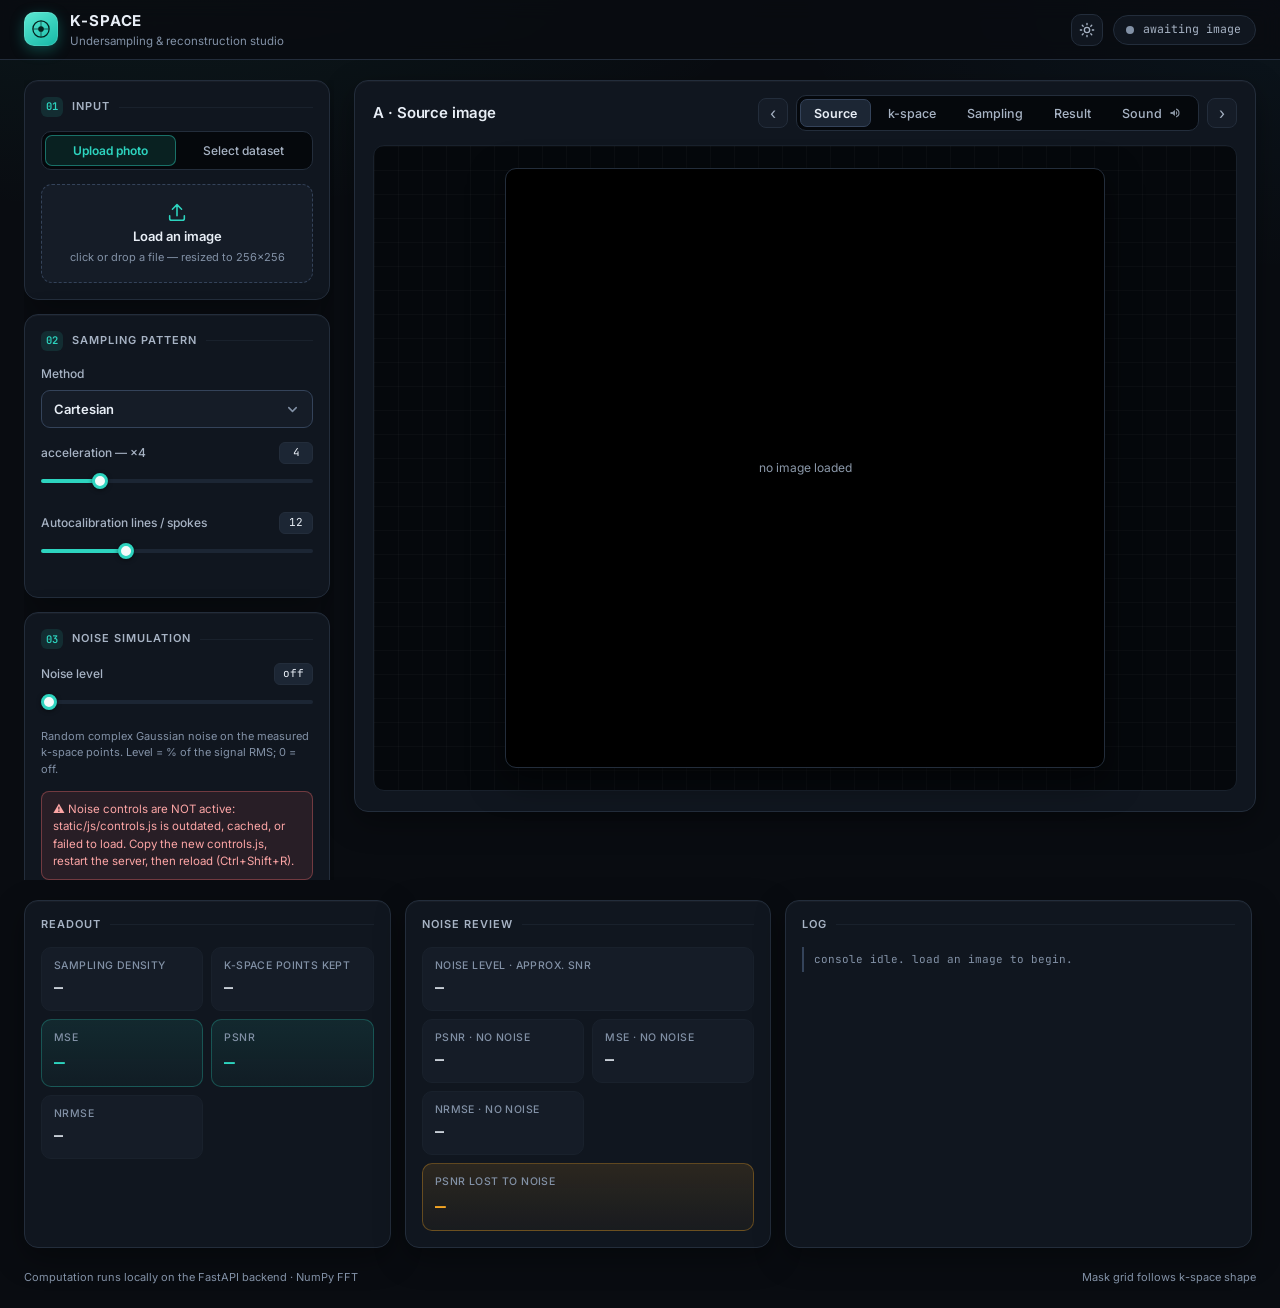
==== commit e17ff568: "modified:   kspace/templates/index.html" ====
--- a/kspace/templates/index.html
+++ b/kspace/templates/index.html
@@ -354,16 +354,12 @@
   letter-spacing: 0;
 }
 
-/* Run panel stays visible at the bottom of the scrolling left column */
+/* Run buttons: an ordinary panel at the end of the left column (the column
+   scrolls by itself on short screens; nothing is pinned over the controls) */
 .panel--actions{
-  position: sticky;
-  bottom: 0;
-  z-index: 3;
   display: flex;
   flex-direction: column;
   gap: 8px;
-  background: linear-gradient(180deg, var(--panel), var(--panel));
-  box-shadow: 0 -14px 22px -6px var(--bg), var(--shadow);
 }
 
 .field{ margin-bottom: 14px; }
@@ -1106,14 +1102,15 @@
 .modal{
   position: fixed;
   inset: 0;
-  z-index: 100;
+  z-index: 2147483000;    /* deliberately enormous: nothing on this page should ever be able to sit above a modal */
+  isolation: isolate;      /* this element's own stacking context can't be reordered by anything inside it */
   display: none;
   align-items: center;
   justify-content: center;
   padding: 24px;
 }
 .modal.is-open{ display: flex; }
-.modal__backdrop{ position: absolute; inset: 0; background: rgba(3,5,8,0.72); backdrop-filter: blur(4px); }
+.modal__backdrop{ position: absolute; inset: 0; background: rgba(3,5,8,0.88); backdrop-filter: blur(4px); }
 .modal__content{
   position: relative;
   z-index: 1;
@@ -1407,39 +1404,6 @@
             <button type="button" class="btn btn--small" id="btnPaintInvert">invert</button>
           </div>
         </div>
-
-        <!-- Large drawable paint editor — same shared mask data as the small
-             inline canvas above; closing this just reverts to that small view. -->
-        <div class="modal" id="paintModal" aria-hidden="true">
-          <div class="modal__backdrop" id="paintModalBackdrop"></div>
-          <div class="modal__content" role="dialog" aria-modal="true" aria-labelledby="paintModalTitle">
-            <div class="modal__header">
-              <h3 class="modal__title" id="paintModalTitle">Paint k-space to sample</h3>
-              <span class="field__value field__value--soft" id="paintGridValueLarge">256×256</span>
-              <span class="field__value" id="paintDensityValueLarge">0%</span>
-              <button type="button" class="modal__close" id="btnPaintModalClose" aria-label="close">×</button>
-            </div>
-            <div class="modal__body paint-modal__body">
-              <div class="paint-editor__canvas-wrap paint-editor__canvas-wrap--large">
-                <canvas id="canvasPaintMaskLarge" width="256" height="256"></canvas>
-              </div>
-              <div class="paint-modal__controls">
-                <p class="paint-editor__hint" style="margin-top:0">drag to paint — left click adds, right click / shift+click erases. the grid auto-matches the loaded k-space, so masks work for uploads and .h5 scans alike.</p>
-                <div class="field__row" style="margin-top: 10px;">
-                  <span class="field__label">Brush size</span>
-                  <span class="field__value" id="paintBrushValueLarge">10</span>
-                </div>
-                <input type="range" id="paintBrushSizeLarge" min="2" max="60" step="1" value="10" class="slider">
-                <div class="paint-editor__actions">
-                  <button type="button" class="btn btn--small" id="btnPaintClearLarge">clear</button>
-                  <button type="button" class="btn btn--small" id="btnPaintFillLarge">fill all</button>
-                  <button type="button" class="btn btn--small" id="btnPaintInvertLarge">invert</button>
-                </div>
-                <button type="button" class="btn btn--primary" id="btnPaintDoneLarge" style="margin-top: 14px;">✓ Done</button>
-              </div>
-            </div>
-          </div>
-        </div>
       </section>
 
       <section class="panel" id="noisePanel">
@@ -1646,6 +1610,39 @@
   </footer>
 
 </div>
+
+  <!-- Large drawable paint editor — same shared mask data as the small
+       inline canvas above; closing this just reverts to that small view. -->
+  <div class="modal" id="paintModal" aria-hidden="true">
+    <div class="modal__backdrop" id="paintModalBackdrop"></div>
+    <div class="modal__content" role="dialog" aria-modal="true" aria-labelledby="paintModalTitle">
+      <div class="modal__header">
+        <h3 class="modal__title" id="paintModalTitle">Paint k-space to sample</h3>
+        <span class="field__value field__value--soft" id="paintGridValueLarge">256×256</span>
+        <span class="field__value" id="paintDensityValueLarge">0%</span>
+        <button type="button" class="modal__close" id="btnPaintModalClose" aria-label="close">×</button>
+      </div>
+      <div class="modal__body paint-modal__body">
+        <div class="paint-editor__canvas-wrap paint-editor__canvas-wrap--large">
+          <canvas id="canvasPaintMaskLarge" width="256" height="256"></canvas>
+        </div>
+        <div class="paint-modal__controls">
+          <p class="paint-editor__hint" style="margin-top:0">drag to paint — left click adds, right click / shift+click erases. the grid auto-matches the loaded k-space, so masks work for uploads and .h5 scans alike.</p>
+          <div class="field__row" style="margin-top: 10px;">
+            <span class="field__label">Brush size</span>
+            <span class="field__value" id="paintBrushValueLarge">10</span>
+          </div>
+          <input type="range" id="paintBrushSizeLarge" min="2" max="60" step="1" value="10" class="slider">
+          <div class="paint-editor__actions">
+            <button type="button" class="btn btn--small" id="btnPaintClearLarge">clear</button>
+            <button type="button" class="btn btn--small" id="btnPaintFillLarge">fill all</button>
+            <button type="button" class="btn btn--small" id="btnPaintInvertLarge">invert</button>
+          </div>
+          <button type="button" class="btn btn--primary" id="btnPaintDoneLarge" style="margin-top: 14px;">✓ Done</button>
+        </div>
+      </div>
+    </div>
+  </div>
 
 <div class="modal" id="imageModal" aria-hidden="true">
   <div class="modal__backdrop" id="modalBackdrop"></div>
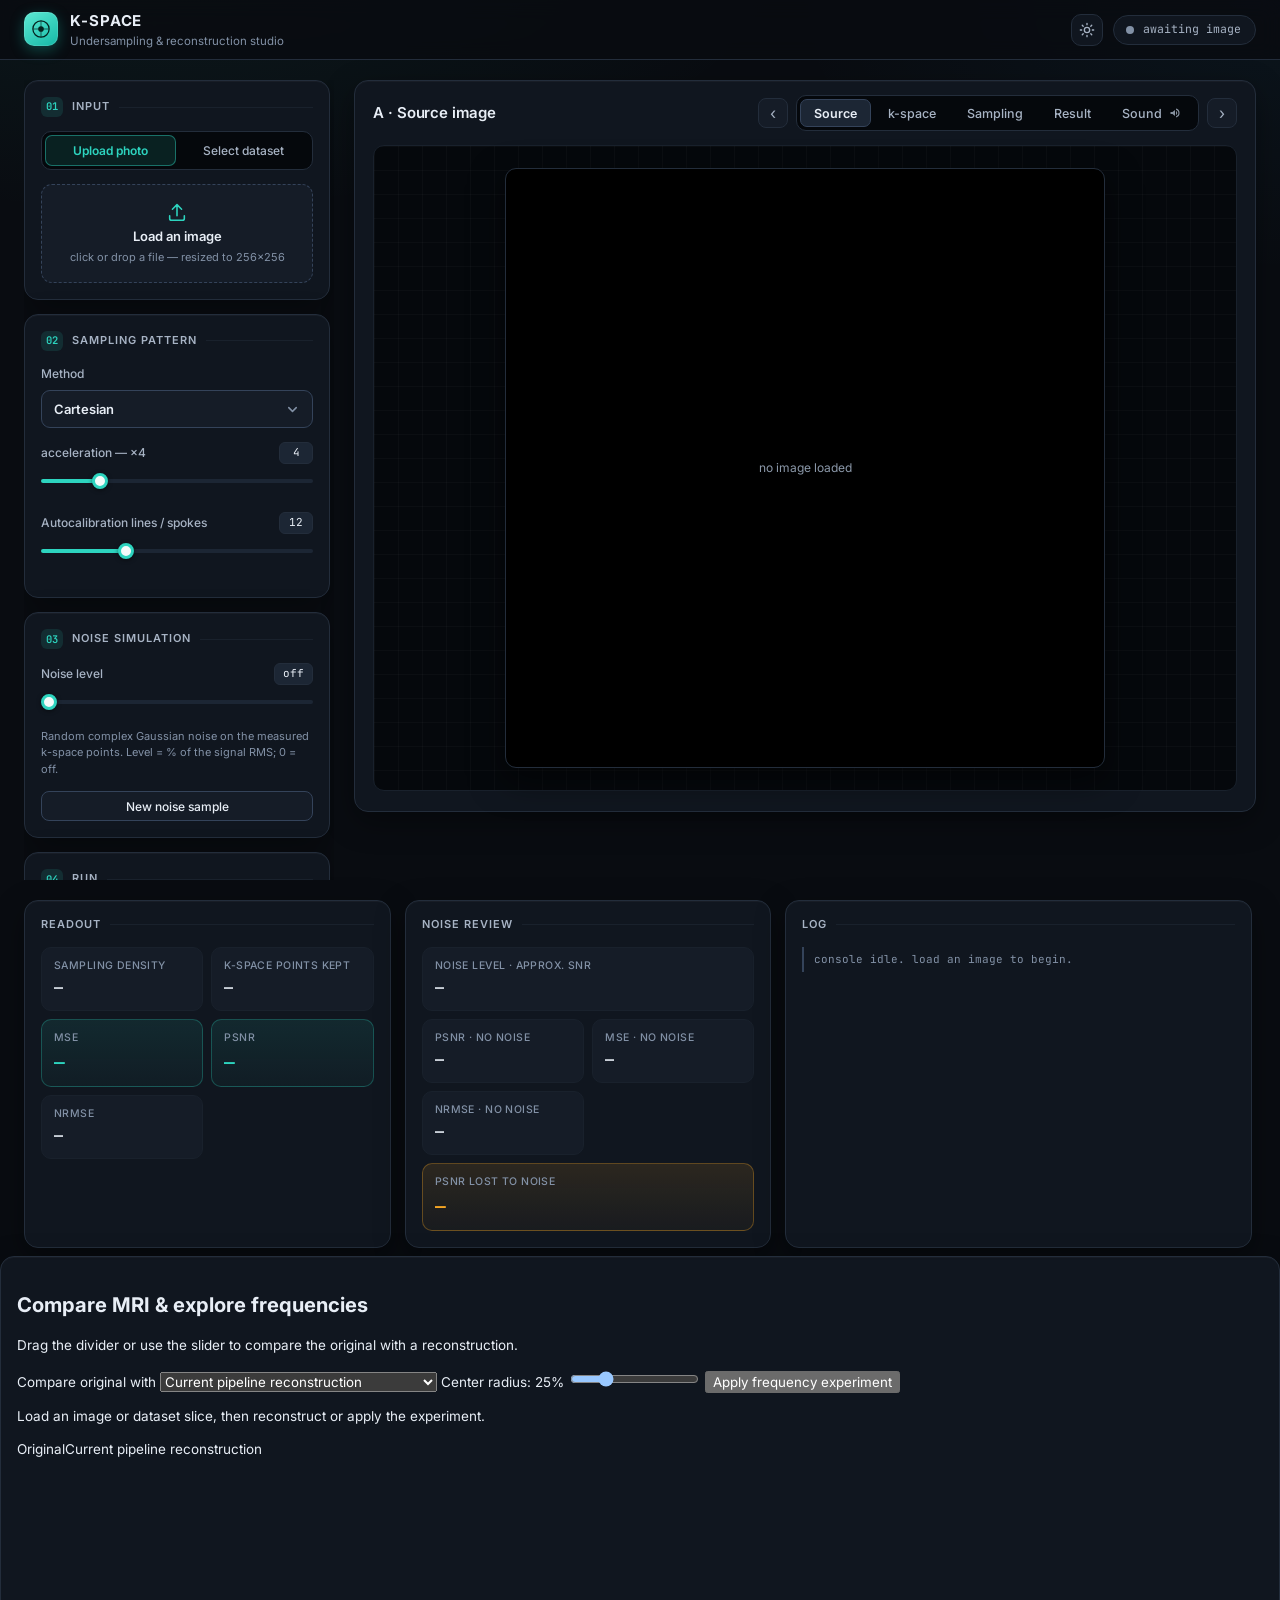
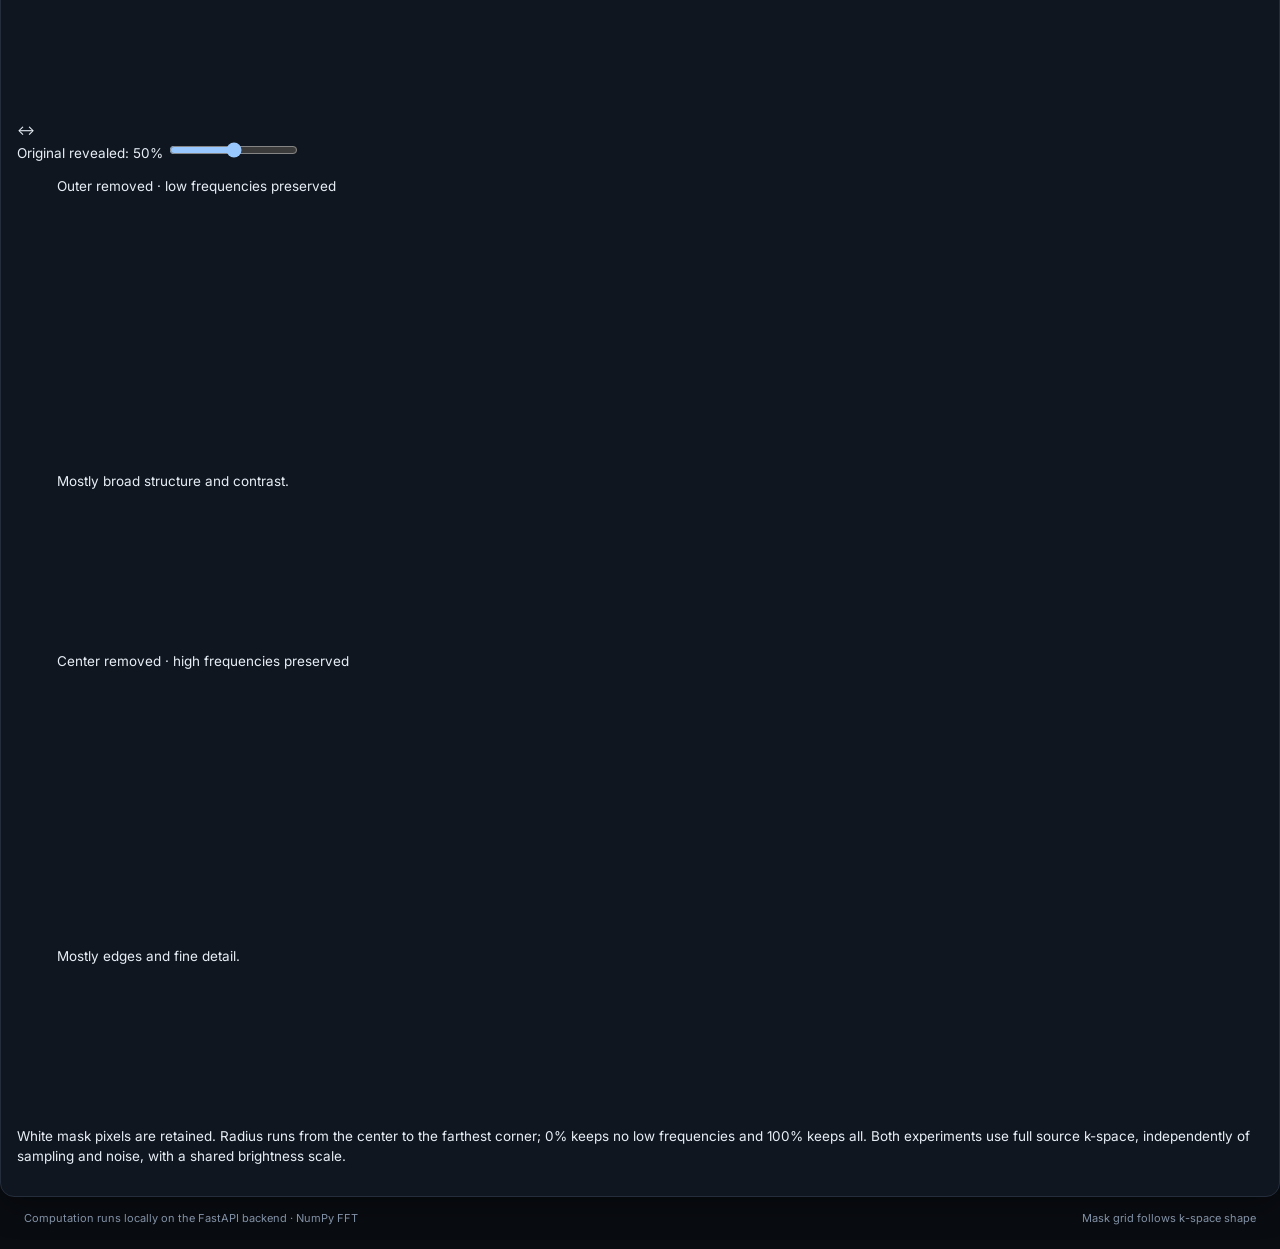
==== commit d5ce1ead: "high, low frequency comaprison, heatmap video transition, mask construction from error added" ====
--- a/kspace/templates/index.html
+++ b/kspace/templates/index.html
@@ -526,6 +526,20 @@
 select.slider:hover, .sl-select:hover{ border-color: var(--line-hover); }
 select.slider option, .sl-select option{ background: var(--option-bg); color: var(--text); }
 
+.input-text{
+  width: 100%;
+  height: 36px;
+  padding: 0 11px;
+  border: 1px solid var(--line-strong);
+  border-radius: var(--r-sm);
+  background-color: var(--panel-2);
+  color: var(--text);
+  font-size: 12.5px;
+  transition: border-color .14s;
+}
+.input-text:hover{ border-color: var(--line-hover); }
+.input-text:focus{ outline: none; border-color: var(--accent-line); }
+
 input[type="range"].slider{
   -webkit-appearance: none;
   appearance: none;
@@ -1245,6 +1259,7 @@
 }
 
 </style>
+<link rel="stylesheet" href="/static/css/frequency.css">
 </head>
 <body data-ui="2-single">
 
@@ -1441,6 +1456,67 @@
         </button>
       </section>
 
+      <section class="panel" id="autoMaskPanel">
+        <h2 class="panel__eyebrow"><span class="panel__num">05</span>Target error → auto mask</h2>
+        <p class="paint-editor__hint">Instead of picking a pattern by hand, say what reconstruction error you're
+          willing to accept and this searches for the undersampling mask that gets closest to it (uses the current
+          noise setting above). The result loads as a custom mask you can still hand-edit.</p>
+
+        <div class="field">
+          <span class="field__label">Error metric</span>
+          <select id="autoMaskMetric" class="slider">
+            <option value="nrmse">NRMSE (lower is better)</option>
+            <option value="psnr">PSNR, dB (higher is better)</option>
+            <option value="mse">MSE (lower is better)</option>
+          </select>
+        </div>
+
+        <div class="field">
+          <span class="field__label" id="autoMaskTargetLabel">Target NRMSE</span>
+          <input type="number" id="autoMaskTarget" class="input-text" value="0.05" step="0.01" min="0">
+        </div>
+
+        <div class="field">
+          <span class="field__label">Mask style to search</span>
+          <select id="autoMaskFamily" class="slider">
+            <option value="variable_density">Variable-density (custom, 2D)</option>
+            <option value="random_lines">Random lines (custom, row-based)</option>
+            <option value="cartesian">Cartesian-like (line skipping)</option>
+            <option value="radial">Radial-like (spokes)</option>
+          </select>
+        </div>
+
+        <div class="field">
+          <div class="field__row">
+            <span class="field__label">Fully-sampled center</span>
+            <span class="field__value" id="autoMaskCenterValue">4%</span>
+          </div>
+          <input type="range" id="autoMaskCenterSlider" min="0" max="20" step="1" value="4" class="slider">
+        </div>
+
+        <button type="button" class="btn btn--accent" id="btnAutoMask">
+          <span>Find mask for target error</span>
+        </button>
+
+        <dl class="metrics" id="autoMaskReadout" style="margin-top: 12px;">
+          <div class="metrics__row">
+            <dt>Achieved value</dt>
+            <dd id="autoMaskAchieved">—</dd>
+          </div>
+          <div class="metrics__row">
+            <dt>Density found</dt>
+            <dd id="autoMaskDensity">—</dd>
+          </div>
+          <div class="metrics__row">
+            <dt>Search iterations</dt>
+            <dd id="autoMaskIterations">—</dd>
+          </div>
+        </dl>
+        <p class="callout callout--danger" id="autoMaskUnreachable" style="display: none;">
+          Target is outside what's achievable for this image/family — showing the closest reachable result instead.
+        </p>
+      </section>
+
     </aside>
 
     <!-- ---------- CENTER: workspace ---------- -->
@@ -1604,6 +1680,36 @@
 
   </main>
 
+  <section class="frequency-lab panel" id="frequencyLab">
+    <h2>Compare MRI &amp; explore frequencies</h2>
+    <p>Drag the divider or use the slider to compare the original with a reconstruction.</p>
+    <div class="frequency-controls">
+      <label for="comparisonMode">Compare original with</label>
+      <select id="comparisonMode">
+        <option value="pipeline">Current pipeline reconstruction</option>
+        <option value="low">Preserve low / remove high frequencies</option>
+        <option value="high">Preserve high / remove low frequencies</option>
+      </select>
+      <label for="frequencyCutoff">Center radius: <output id="frequencyCutoffValue">25%</output></label>
+      <input id="frequencyCutoff" type="range" min="0" max="100" value="25" aria-label="Low frequency cutoff radius">
+      <button id="btnFrequency" type="button">Apply frequency experiment</button>
+    </div>
+    <p id="frequencyStatus" role="status">Load an image or dataset slice, then reconstruct or apply the experiment.</p>
+    <div class="frequency-grid">
+      <div>
+        <div class="comparison-labels"><span>Original</span><span id="comparisonRightLabel">Reconstructed</span></div>
+        <div class="comparison-stage" id="comparisonStage">
+          <canvas id="comparisonCanvas" width="256" height="256"></canvas>
+          <div id="comparisonDivider" class="comparison-divider"><span>↔</span></div>
+        </div>
+        <label for="comparisonSlider">Original revealed: <output id="comparisonValue">50%</output></label>
+        <input id="comparisonSlider" type="range" min="0" max="100" value="50" aria-label="Original image reveal percentage">
+      </div>
+      <figure><figcaption>Outer removed · low frequencies preserved</figcaption><canvas id="frequencyLow" width="256" height="256"></canvas><p>Mostly broad structure and contrast.</p><canvas id="frequencyLowMask" width="128" height="128"></canvas></figure>
+      <figure><figcaption>Center removed · high frequencies preserved</figcaption><canvas id="frequencyHigh" width="256" height="256"></canvas><p>Mostly edges and fine detail.</p><canvas id="frequencyHighMask" width="128" height="128"></canvas></figure>
+    </div>
+    <p>White mask pixels are retained. Radius runs from the center to the farthest corner; 0% keeps no low frequencies and 100% keeps all. Both experiments use full source k-space, independently of sampling and noise, with a shared brightness scale.</p>
+  </section>
   <footer class="console__footer">
     <span>Computation runs locally on the FastAPI backend · NumPy FFT</span>
     <span>Mask grid follows k-space shape</span>
@@ -1924,10 +2030,12 @@
 })();
 
 </script>
-<script src="../static/js/controls.js?v=noise2"></script>
+<script src="../static/js/controls.js?v=frequency1"></script>
 <script src="../static/js/paint.js?v=noise2"></script>
-<script src="../static/js/main.js?v=noise2"></script>
-<script src="../static/js/sliceVideo.js?v=noise2"></script>
+<script src="../static/js/autoMask.js?v=frequency1"></script>
+<script src="../static/js/main.js?v=frequency1"></script>
+<script src="../static/js/frequency.js?v=1"></script>
+<script src="../static/js/sliceVideo.js?v=frequency1"></script>
 <script>
 /*
  * K-SPACE sonification
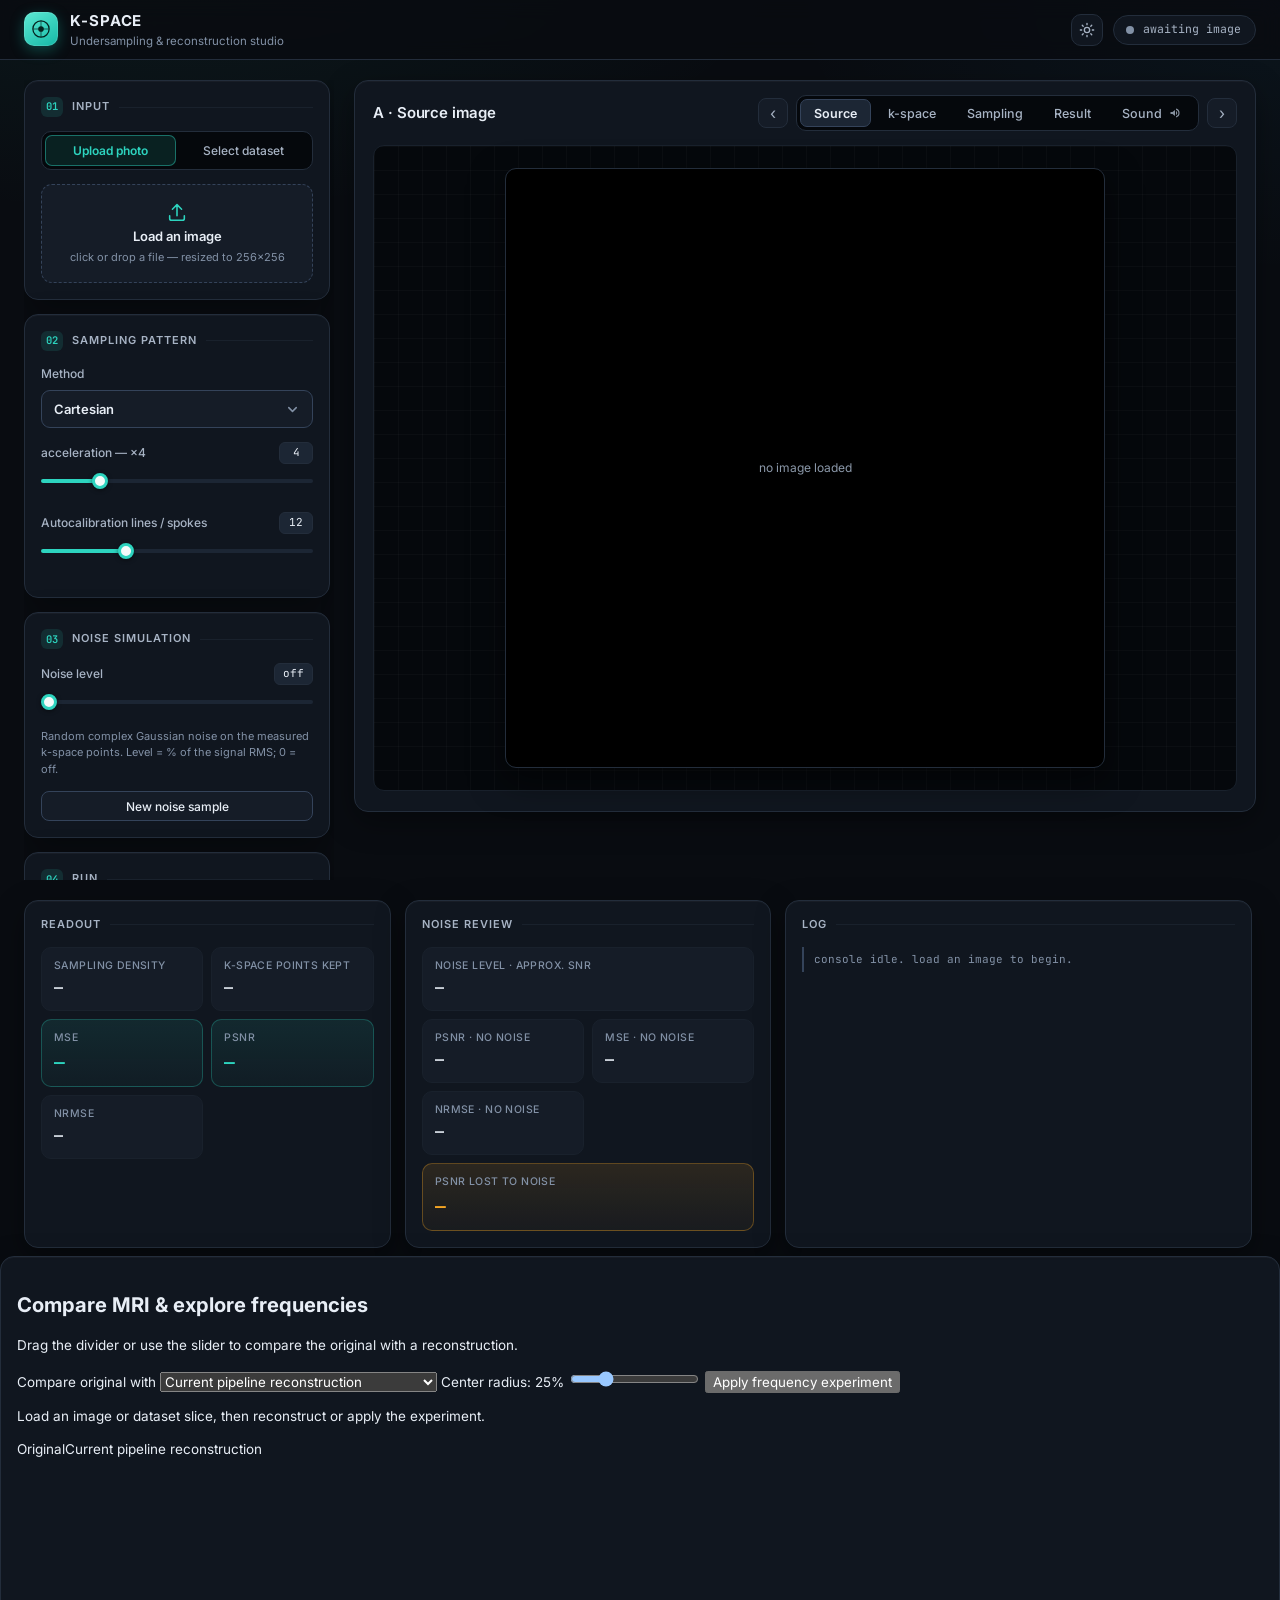
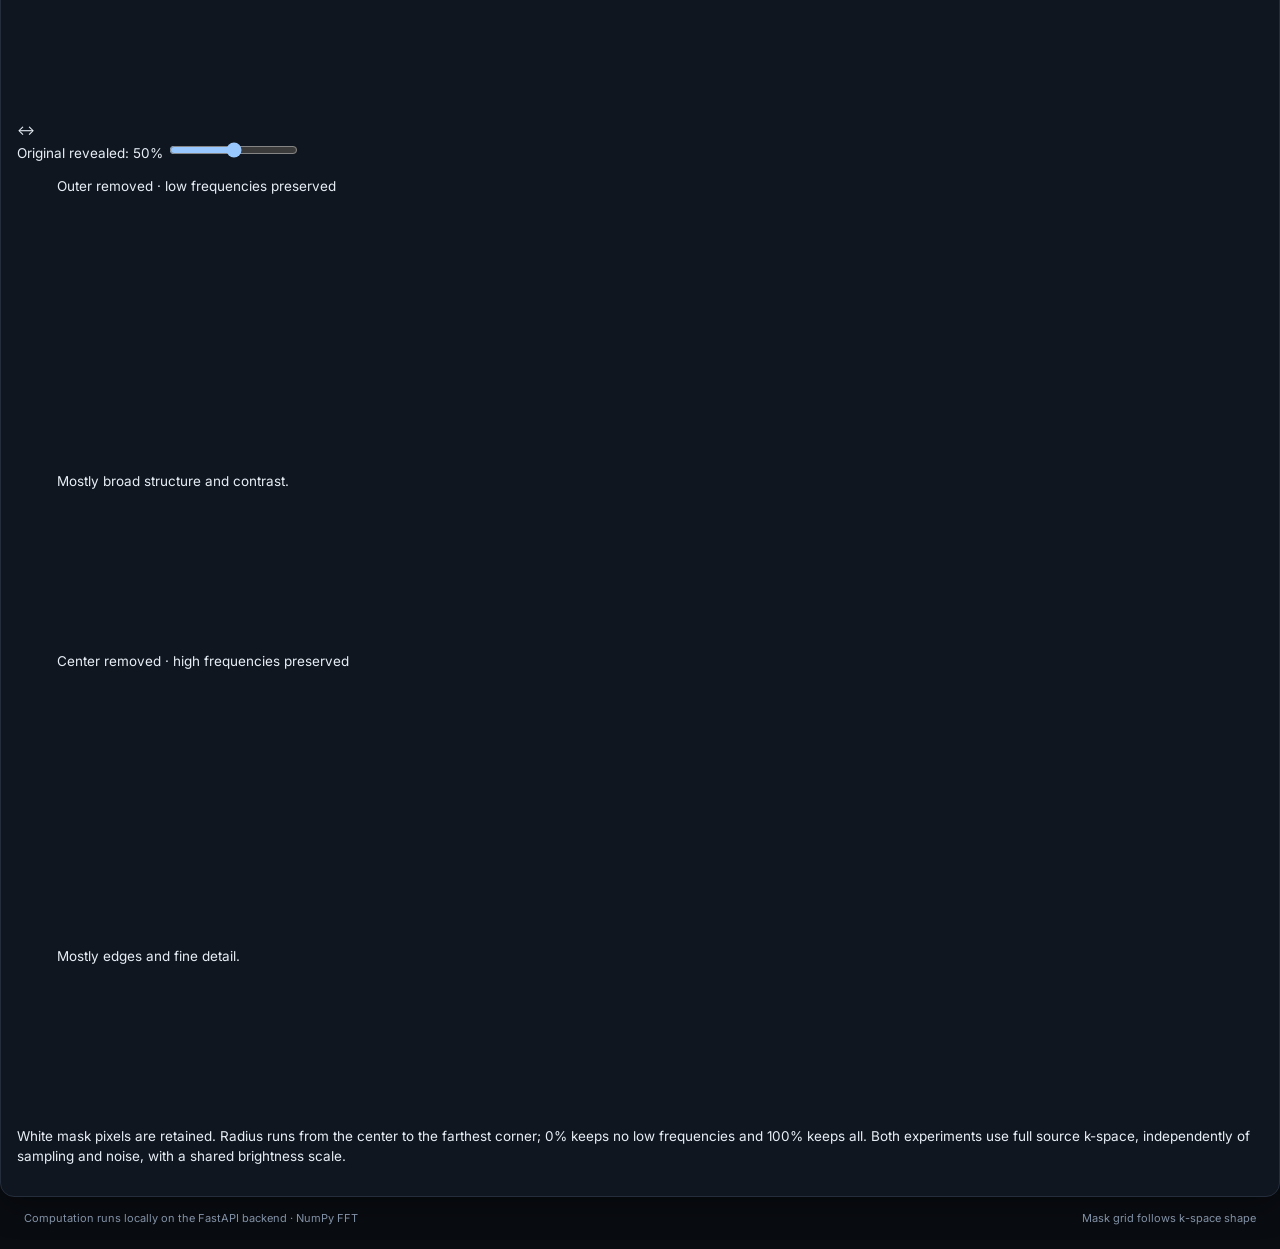
==== commit d0f5b665: "Changes to be committed: 	modified:   kspace/static/css/styles.css 	modified:   kspace/static/js/can" ====
--- a/kspace/templates/index.html
+++ b/kspace/templates/index.html
@@ -889,7 +889,7 @@
 
 /* single-image pages: one centred square */
 .viewer-page:not(.viewer-page--pair):not(.viewer-page--wide) .viewcell__frame{
-  width: min(100%, 600px);
+  width: min(100%, 600px, calc(74vh * var(--ar)));
   margin: 0 auto;
 }
 
@@ -969,9 +969,11 @@
 
 /* the picture frames */
 .viewcell__frame{
+  --ar: 1;
   position: relative;
-  width: 100%;
-  aspect-ratio: 1 / 1;
+  width: min(100%, calc(74vh * var(--ar)));
+  margin-inline: auto;
+  aspect-ratio: var(--ar);
   border: 1px solid var(--line);
   border-radius: var(--r);
   overflow: hidden;
@@ -999,6 +1001,11 @@
   text-align: center;
   pointer-events: none;
 }
+/* pair pages (incl. .h5 source + k-space): fill the whole column at the
+   data's true aspect ratio - no height cap, no letterbox bars */
+.viewer-page--pair .viewcell__frame{ width: 100%; }
+.viewer-stage.is-pair{ padding: 12px; }
+.viewer-page--pair.is-active{ gap: 14px; max-width: none; }
 .viewcell__frame--clickable{ cursor: zoom-in; }
 .viewcell__frame--clickable:hover{ border-color: var(--line-strong); }
 .viewcell__zoom-hint{
@@ -1776,7 +1783,7 @@
   </div>
 </div>
 
-<script src="../static/js/canvasRender.js?v=ui2"></script>
+<script src="../static/js/canvasRender.js?v=aspect4"></script>
 <script>
 // Single-view viewport: shows exactly one "page" at a time. Most pages hold
 // one image; two pages (mask+undersampled k-space, recon+error) hold a pair,
@@ -1806,7 +1813,7 @@
 
 // The tabs in the toolbar define the pages (and their order), so adding a
 // tab + a page in the HTML is all it takes to add a view.
-const VIEWER_PAGES = Array.from(viewerStepButtons).map((btn) => btn.dataset.page);
+let VIEWER_PAGES = Array.from(viewerStepButtons).map((btn) => btn.dataset.page);
 
 let currentPageIndex = 0;
 
@@ -1839,6 +1846,60 @@
 function showStep(canvasId) {
     const pageId = CANVAS_TO_PAGE[canvasId];
     if (pageId) showPage(pageId);
+}
+
+// .h5 library mode: show Source (A) and full k-space (B) together on one page
+// (side by side) and hide the separate "k-space" tab. Upload mode restores the
+// original one-image-per-page layout. The frames are MOVED, not copied, so all
+// canvas ids / overlays / modal hooks keep working.
+const ALL_VIEWER_PAGES = VIEWER_PAGES.slice();
+let sourceLayoutIsPair = false;
+
+function setSourceLayout(source) {
+    const wantPair = source === "dataset";
+    if (wantPair === sourceLayoutIsPair) return;
+    sourceLayoutIsPair = wantPair;
+
+    const pageA = document.getElementById("pageOriginal");
+    const pageB = document.getElementById("pageKspaceFull");
+    const frameA = document.querySelector('.viewcell__frame[data-canvas-id="canvasOriginal"]');
+    const frameB = document.querySelector('.viewcell__frame[data-canvas-id="canvasKspaceFull"]');
+    const tabB = document.querySelector('.viewer-nav__step[data-page="pageKspaceFull"]');
+    if (!pageA || !pageB || !frameA || !frameB) return;
+
+    const makeCell = (letter, label, frame) => {
+        const cell = document.createElement("div");
+        cell.className = "viewer-pair-cell js-source-pair-cell";
+        cell.innerHTML = '<div class="viewer-pair-cell__label-row"><span class="viewer-pair-cell__label"><b>' +
+                         letter + "</b>" + label + "</span></div>";
+        cell.appendChild(frame);
+        return cell;
+    };
+
+    if (wantPair) {
+        pageA.appendChild(makeCell("A", "Source image", frameA));
+        pageA.appendChild(makeCell("B", "k-space (full)", frameB));
+        pageA.classList.add("viewer-page--pair");
+        pageA.dataset.title = "A · B · Source & k-space";
+        CANVAS_TO_PAGE.canvasKspaceFull = "pageOriginal";
+        if (tabB) tabB.style.display = "none";
+        VIEWER_PAGES = ALL_VIEWER_PAGES.filter((id) => id !== "pageKspaceFull");
+    } else {
+        pageA.appendChild(frameA);
+        pageB.appendChild(frameB);
+        pageA.querySelectorAll(".js-source-pair-cell").forEach((c) => c.remove());
+        pageA.classList.remove("viewer-page--pair");
+        pageA.dataset.title = "A · Source image";
+        CANVAS_TO_PAGE.canvasKspaceFull = "pageKspaceFull";
+        if (tabB) tabB.style.display = "";
+        VIEWER_PAGES = ALL_VIEWER_PAGES.slice();
+    }
+
+    // re-show the current page so title / pair styling refresh
+    const activeBtn = document.querySelector(".viewer-nav__step.is-active");
+    let pageId = activeBtn ? activeBtn.dataset.page : "pageOriginal";
+    if (!VIEWER_PAGES.includes(pageId)) pageId = "pageOriginal";
+    showPage(pageId);
 }
 
 viewerStepButtons.forEach((btn) => {
@@ -2033,7 +2094,7 @@
 <script src="../static/js/controls.js?v=frequency1"></script>
 <script src="../static/js/paint.js?v=noise2"></script>
 <script src="../static/js/autoMask.js?v=frequency1"></script>
-<script src="../static/js/main.js?v=frequency1"></script>
+<script src="../static/js/main.js?v=h5pair1"></script>
 <script src="../static/js/frequency.js?v=1"></script>
 <script src="../static/js/sliceVideo.js?v=frequency1"></script>
 <script>
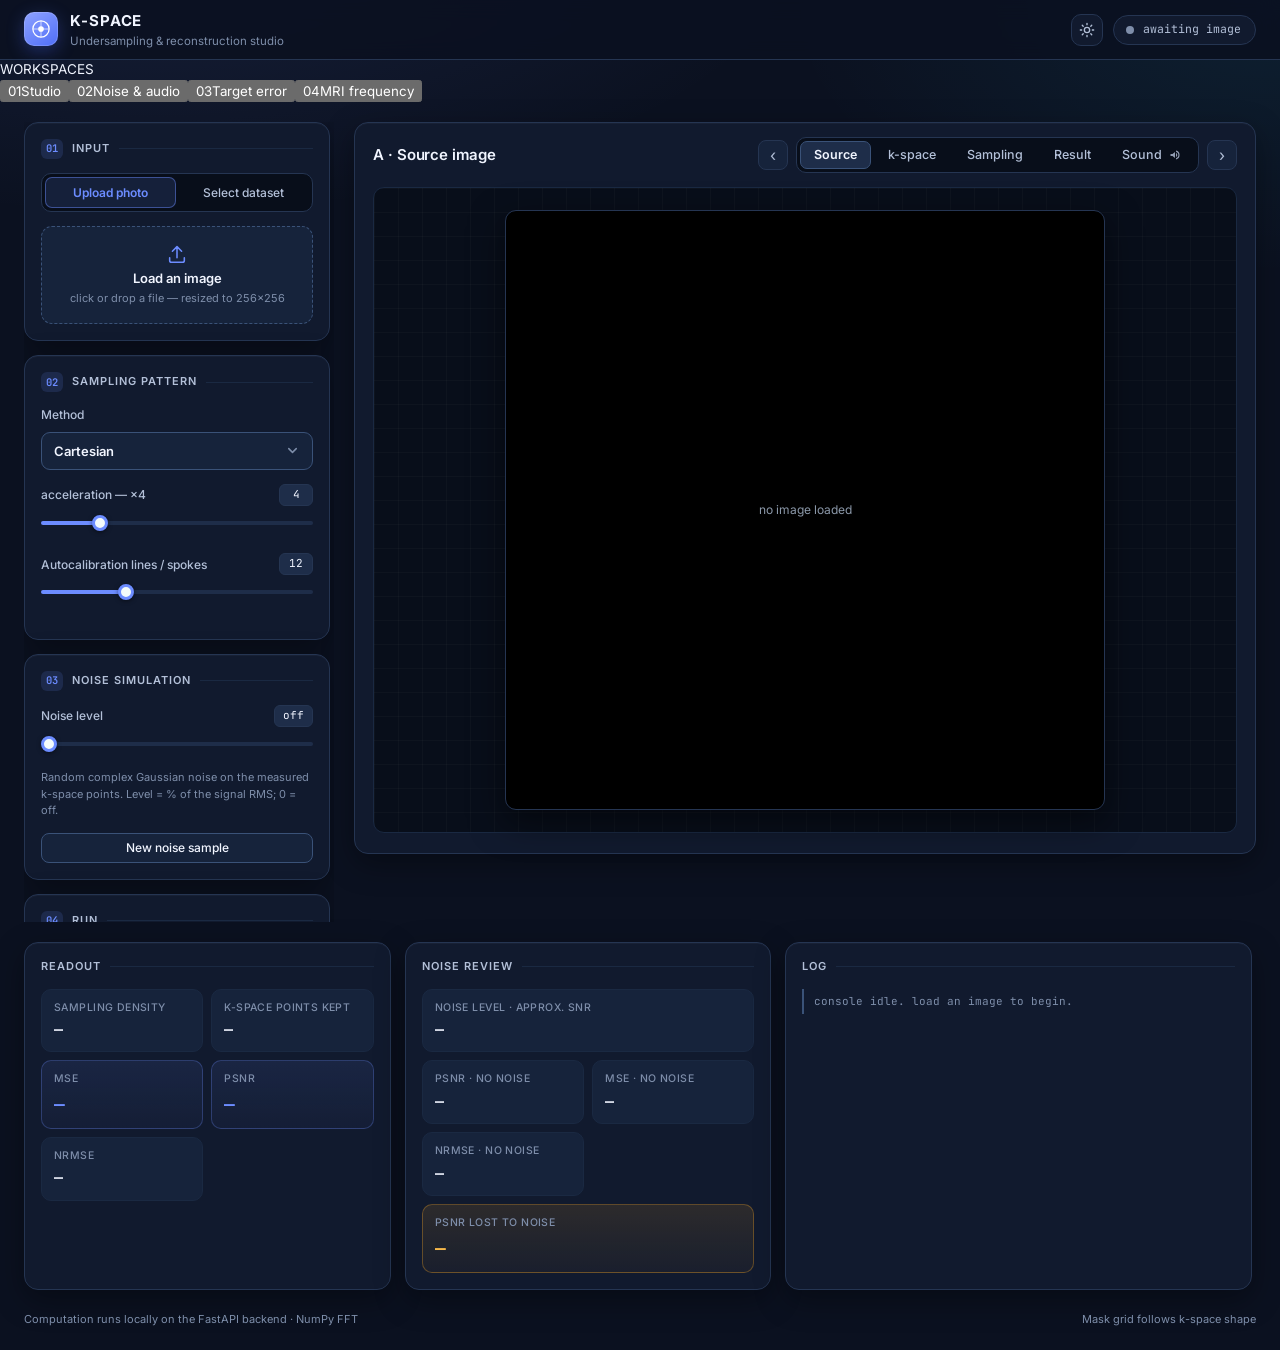
==== commit 9c5f1e45: "UI fixed" ====
--- a/kspace/templates/index.html
+++ b/kspace/templates/index.html
@@ -25,46 +25,46 @@
 
 :root{
   /* surfaces */
-  --bg:          #090C11;
-  --panel:       #10161F;
-  --panel-2:     #151C27;
-  --panel-3:     #1C2634;
-  --well:        #05080C;
+  --bg:          #0B1120;
+  --panel:       #111A2E;
+  --panel-2:     #16233B;
+  --panel-3:     #1E2D49;
+  --well:        #080E1A;
 
   /* lines */
-  --line:        #232D3B;
-  --line-soft:   #19212C;
-  --line-strong: #34435A;
+  --line:        #253552;
+  --line-soft:   #1A2942;
+  --line-strong: #3A5278;
 
   /* text */
-  --text:        #E8EEF6;
-  --text-2:      #A7B3C4;
-  --text-3:      #8291A6;
+  --text:        #F1F5FF;
+  --text-2:      #B3C0D8;
+  --text-3:      #7E8EAA;
 
   /* accents */
-  --accent:        #2DD4BF;
-  --accent-strong: #14B8A6;
-  --accent-ink:    #04231F;
-  --accent-wash:   rgba(45,212,191,0.12);
-  --accent-line:   rgba(45,212,191,0.45);
-  --cyan:   #38BDF8;
-  --amber:  #F5A524;
-  --red:    #F87171;
-  --green:  #4ADE80;
+  --accent:        #6C8CFF;
+  --accent-strong: #4F6EF7;
+  --accent-ink:    #FFFFFF;
+  --accent-wash:   rgba(108,140,255,0.14);
+  --accent-line:   rgba(108,140,255,0.46);
+  --cyan:   #2DD4FF;
+  --amber:  #F6B84A;
+  --red:    #FF7A90;
+  --green:  #49D49D;
 
   --font-body: 'Inter', system-ui, -apple-system, 'Segoe UI', Roboto, sans-serif;
   --font-mono: 'JetBrains Mono', ui-monospace, 'SF Mono', Menlo, Consolas, monospace;
 
   /* theme-dependent helpers (light theme overrides these below) */
-  --accent-text:   #2DD4BF;
-  --header-bg:     rgba(9,12,17,0.82);
-  --glow-1:        rgba(45,212,191,0.07);
-  --glow-2:        rgba(56,189,248,0.05);
+  --accent-text:   #9AACFF;
+  --header-bg:     rgba(11,17,32,0.88);
+  --glow-1:        rgba(108,140,255,0.12);
+  --glow-2:        rgba(45,212,255,0.08);
   --stage-grid:    rgba(255,255,255,0.025);
-  --grad-a1:  #34E0CB;  --grad-a2:  #14B8A6;
-  --grad-a1h: #5EEAD4;  --grad-a2h: #19C9B3;
-  --accent-btn-shadow: rgba(20,184,166,0.28);
-  --accent-chip-bg:    rgba(4,35,31,0.18);
+  --grad-a1:  #86A0FF;  --grad-a2:  #4F6EF7;
+  --grad-a1h: #9DB2FF;  --grad-a2h: #6380FF;
+  --accent-btn-shadow: rgba(79,110,247,0.30);
+  --accent-chip-bg:    rgba(20,32,72,0.30);
   --step-chip-bg:      rgba(255,255,255,0.08);
   --amber-wash: rgba(245,165,36,0.10);
   --amber-line: rgba(245,165,36,0.50);
@@ -72,7 +72,7 @@
   --danger-line: rgba(248,113,113,0.35);
   --danger-text: #FCA5A5;
   --line-hover:  #4A5C7C;
-  --option-bg:   #151C27;
+  --option-bg:   #16233B;
   --thumb-bg:    #F4FBFA;
   --thumb-shadow: rgba(0,0,0,0.5);
   --frame-shadow: rgba(0,0,0,0.5);
@@ -91,38 +91,38 @@
    themes - that is how imaging viewers keep contrast honest.
    ============================================================ */
 :root[data-theme="light"]{
-  --bg:          #EDF1F6;
+  --bg:          #F4F7FD;
   --panel:       #FFFFFF;
-  --panel-2:     #F5F8FB;
-  --panel-3:     #E8EDF4;
-  --well:        #E3E9F1;
-
-  --line:        #D8DFE9;
-  --line-soft:   #E5EAF1;
-  --line-strong: #BFC9D7;
-
-  --text:        #0F1B2D;
-  --text-2:      #364559;
-  --text-3:      #58677C;
-
-  --accent:        #0D6B63;
-  --accent-strong: #0D9488;
+  --panel-2:     #F7F9FE;
+  --panel-3:     #EDF2FA;
+  --well:        #E8EEF8;
+
+  --line:        #D9E2F0;
+  --line-soft:   #E8EDF5;
+  --line-strong: #BCC9DC;
+
+  --text:        #17243A;
+  --text-2:      #45546C;
+  --text-3:      #6D7C95;
+
+  --accent:        #405DE6;
+  --accent-strong: #3048C9;
   --accent-ink:    #FFFFFF;
-  --accent-wash:   rgba(13,148,136,0.10);
-  --accent-line:   rgba(13,148,136,0.45);
-  --cyan:   #0369A1;
-  --amber:  #B45309;
+  --accent-wash:   rgba(64,93,230,0.10);
+  --accent-line:   rgba(64,93,230,0.38);
+  --cyan:   #0C8ECF;
+  --amber:  #A75B08;
   --red:    #DC2626;
-  --green:  #16A34A;
-
-  --accent-text:   #0D6B63;
-  --header-bg:     rgba(237,241,246,0.86);
-  --glow-1:        rgba(20,184,166,0.10);
-  --glow-2:        rgba(56,189,248,0.10);
+  --green:  #168A63;
+
+  --accent-text:   #405DE6;
+  --header-bg:     rgba(244,247,253,0.90);
+  --glow-1:        rgba(64,93,230,0.10);
+  --glow-2:        rgba(12,142,207,0.09);
   --stage-grid:    rgba(15,27,45,0.05);
-  --grad-a1:  #0B8579;  --grad-a2:  #09685E;
-  --grad-a1h: #0D8E81;  --grad-a2h: #0A7167;
-  --accent-btn-shadow: rgba(11,122,112,0.28);
+  --grad-a1:  #5974F0;  --grad-a2:  #405DE6;
+  --grad-a1h: #6B83F5;  --grad-a2h: #4A66ED;
+  --accent-btn-shadow: rgba(64,93,230,0.24);
   --accent-chip-bg:    rgba(255,255,255,0.24);
   --step-chip-bg:      rgba(15,27,45,0.07);
   --amber-wash: rgba(180,83,9,0.08);
@@ -130,7 +130,7 @@
   --danger-bg:   rgba(220,38,38,0.07);
   --danger-line: rgba(220,38,38,0.30);
   --danger-text: #B91C1C;
-  --line-hover:  #93A3BA;
+  --line-hover:  #8FA0BD;
   --option-bg:   #FFFFFF;
   --thumb-bg:    #FFFFFF;
   --thumb-shadow: rgba(15,27,45,0.28);
@@ -209,9 +209,9 @@
   width: 34px;
   height: 34px;
   border-radius: 10px;
-  color: #04231F;
-  background: linear-gradient(145deg, #5EEAD4, #14B8A6);
-  box-shadow: 0 0 0 1px rgba(255,255,255,0.12) inset, 0 4px 14px rgba(20,184,166,0.35);
+  color: #FFFFFF;
+  background: linear-gradient(145deg, #8EA2FF, #4F6EF7);
+  box-shadow: 0 0 0 1px rgba(255,255,255,0.16) inset, 0 5px 18px rgba(79,110,247,0.32);
 }
 .brand__mark svg{ width: 20px; height: 20px; }
 
@@ -563,7 +563,7 @@
   border-radius: 50%;
   background: var(--thumb-bg);
   border: 3px solid var(--accent);
-  box-shadow: 0 0 0 4px rgba(45,212,191,0.0), 0 1px 4px var(--thumb-shadow);
+  box-shadow: 0 0 0 4px rgba(108,140,255,0.0), 0 1px 4px var(--thumb-shadow);
   transition: box-shadow .14s;
 }
 input[type="range"].slider:hover::-webkit-slider-thumb,
@@ -626,8 +626,8 @@
 #btnReconstruct::before{ content: "3"; }
 
 .btn--primary{ border-color: var(--accent-line); background: var(--accent-wash); color: var(--accent); }
-.btn--primary::before{ background: rgba(45,212,191,0.2) !important; color: var(--accent) !important; }
-.btn--primary:hover:not(:disabled){ background: rgba(45,212,191,0.2); border-color: var(--accent); }
+.btn--primary::before{ background: rgba(108,140,255,0.18) !important; color: var(--accent) !important; }
+.btn--primary:hover:not(:disabled){ background: rgba(108,140,255,0.18); border-color: var(--accent); }
 
 .btn--accent{
   border-color: transparent;
@@ -670,7 +670,7 @@
 }
 .dropzone svg{ color: var(--accent); }
 .dropzone:hover, .dropzone:focus-visible{ border-color: var(--accent-line); background: var(--accent-wash); }
-.dropzone.is-dragover{ border-color: var(--accent); background: rgba(45,212,191,0.18); }
+.dropzone.is-dragover{ border-color: var(--accent); background: rgba(108,140,255,0.16); }
 .dropzone__label{ font-size: 13px; font-weight: 600; color: var(--text); }
 .dropzone__hint{ font-size: 11px; color: var(--text-3); }
 
@@ -697,7 +697,7 @@
   cursor: pointer;
   transition: background .14s, transform .08s;
 }
-.reel__play:hover{ background: rgba(45,212,191,0.24); }
+.reel__play:hover{ background: rgba(108,140,255,0.22); }
 .reel__play:active{ transform: scale(0.93); }
 .reel__icon{ width: 15px; height: 15px; fill: currentColor; }
 .reel__icon--stop{ display: none; }
@@ -1030,7 +1030,7 @@
   content: "";
   position: absolute;
   inset: 0;
-  background: linear-gradient(transparent, rgba(45,212,191,0.2), transparent);
+  background: linear-gradient(transparent, rgba(108,140,255,0.18), transparent);
   animation: scanSweep 1.4s linear infinite;
   pointer-events: none;
 }
@@ -1071,7 +1071,7 @@
   color: var(--text);
   overflow-wrap: anywhere;
 }
-.metrics__row--highlight{ background: linear-gradient(180deg, rgba(45,212,191,0.10), rgba(45,212,191,0.04)); border-color: rgba(45,212,191,0.28); }
+.metrics__row--highlight{ background: linear-gradient(180deg, rgba(108,140,255,0.10), rgba(108,140,255,0.04)); border-color: rgba(108,140,255,0.28); }
 .metrics__row--highlight dd{ font-size: 18px; color: var(--accent); }
 #noiseReadout .metrics__row:first-child{ grid-column: 1 / -1; }
 #noiseReadout .metrics__row:last-child{ grid-column: 1 / -1; }
@@ -1266,7 +1266,8 @@
 }
 
 </style>
-<link rel="stylesheet" href="/static/css/frequency.css">
+<link rel="stylesheet" href="/static/css/frequency.css?v=2">
+<link rel="stylesheet" href="/static/css/workspace.css?v=7">
 </head>
 <body data-ui="2-single">
 
@@ -1467,7 +1468,7 @@
         <h2 class="panel__eyebrow"><span class="panel__num">05</span>Target error → auto mask</h2>
         <p class="paint-editor__hint">Instead of picking a pattern by hand, say what reconstruction error you're
           willing to accept and this searches for the undersampling mask that gets closest to it (uses the current
-          noise setting above). The result loads as a custom mask you can still hand-edit.</p>
+          noise setting from the Noise &amp; Audio page). The result loads as a custom mask you can still hand-edit.</p>
 
         <div class="field">
           <span class="field__label">Error metric</span>
@@ -1856,50 +1857,13 @@
 let sourceLayoutIsPair = false;
 
 function setSourceLayout(source) {
-    const wantPair = source === "dataset";
-    if (wantPair === sourceLayoutIsPair) return;
-    sourceLayoutIsPair = wantPair;
-
-    const pageA = document.getElementById("pageOriginal");
-    const pageB = document.getElementById("pageKspaceFull");
-    const frameA = document.querySelector('.viewcell__frame[data-canvas-id="canvasOriginal"]');
-    const frameB = document.querySelector('.viewcell__frame[data-canvas-id="canvasKspaceFull"]');
-    const tabB = document.querySelector('.viewer-nav__step[data-page="pageKspaceFull"]');
-    if (!pageA || !pageB || !frameA || !frameB) return;
-
-    const makeCell = (letter, label, frame) => {
-        const cell = document.createElement("div");
-        cell.className = "viewer-pair-cell js-source-pair-cell";
-        cell.innerHTML = '<div class="viewer-pair-cell__label-row"><span class="viewer-pair-cell__label"><b>' +
-                         letter + "</b>" + label + "</span></div>";
-        cell.appendChild(frame);
-        return cell;
-    };
-
-    if (wantPair) {
-        pageA.appendChild(makeCell("A", "Source image", frameA));
-        pageA.appendChild(makeCell("B", "k-space (full)", frameB));
-        pageA.classList.add("viewer-page--pair");
-        pageA.dataset.title = "A · B · Source & k-space";
-        CANVAS_TO_PAGE.canvasKspaceFull = "pageOriginal";
-        if (tabB) tabB.style.display = "none";
-        VIEWER_PAGES = ALL_VIEWER_PAGES.filter((id) => id !== "pageKspaceFull");
-    } else {
-        pageA.appendChild(frameA);
-        pageB.appendChild(frameB);
-        pageA.querySelectorAll(".js-source-pair-cell").forEach((c) => c.remove());
-        pageA.classList.remove("viewer-page--pair");
-        pageA.dataset.title = "A · Source image";
-        CANVAS_TO_PAGE.canvasKspaceFull = "pageKspaceFull";
-        if (tabB) tabB.style.display = "";
-        VIEWER_PAGES = ALL_VIEWER_PAGES.slice();
-    }
-
-    // re-show the current page so title / pair styling refresh
-    const activeBtn = document.querySelector(".viewer-nav__step.is-active");
-    let pageId = activeBtn ? activeBtn.dataset.page : "pageOriginal";
-    if (!VIEWER_PAGES.includes(pageId)) pageId = "pageOriginal";
-    showPage(pageId);
+    // Workspace v3 keeps Source, full k-space, mask, undersampled k-space,
+    // reconstruction and error map visible together.  Dataset mode therefore
+    // no longer moves canvases between legacy viewer pages; their existing
+    // IDs and rendering logic stay untouched.
+    sourceLayoutIsPair = source === "dataset";
+    const stage = document.getElementById("viewerStage");
+    if (stage) stage.dataset.sourceLayout = source;
 }
 
 viewerStepButtons.forEach((btn) => {
@@ -2093,9 +2057,9 @@
 </script>
 <script src="../static/js/controls.js?v=frequency1"></script>
 <script src="../static/js/paint.js?v=noise2"></script>
-<script src="../static/js/autoMask.js?v=frequency1"></script>
-<script src="../static/js/main.js?v=h5pair1"></script>
-<script src="../static/js/frequency.js?v=1"></script>
+<script src="../static/js/autoMask.js?v=target-preview-fix1"></script>
+<script src="../static/js/main.js?v=upload-size-fix1"></script>
+<script src="../static/js/frequency.js?v=2"></script>
 <script src="../static/js/sliceVideo.js?v=frequency1"></script>
 <script>
 /*
@@ -3440,5 +3404,6 @@
 
 </script>
 <script src="../static/js/modal.js?v=noise2"></script>
+<script src="../static/js/workspaceLayout.js?v=5"></script>
 </body>
 </html>
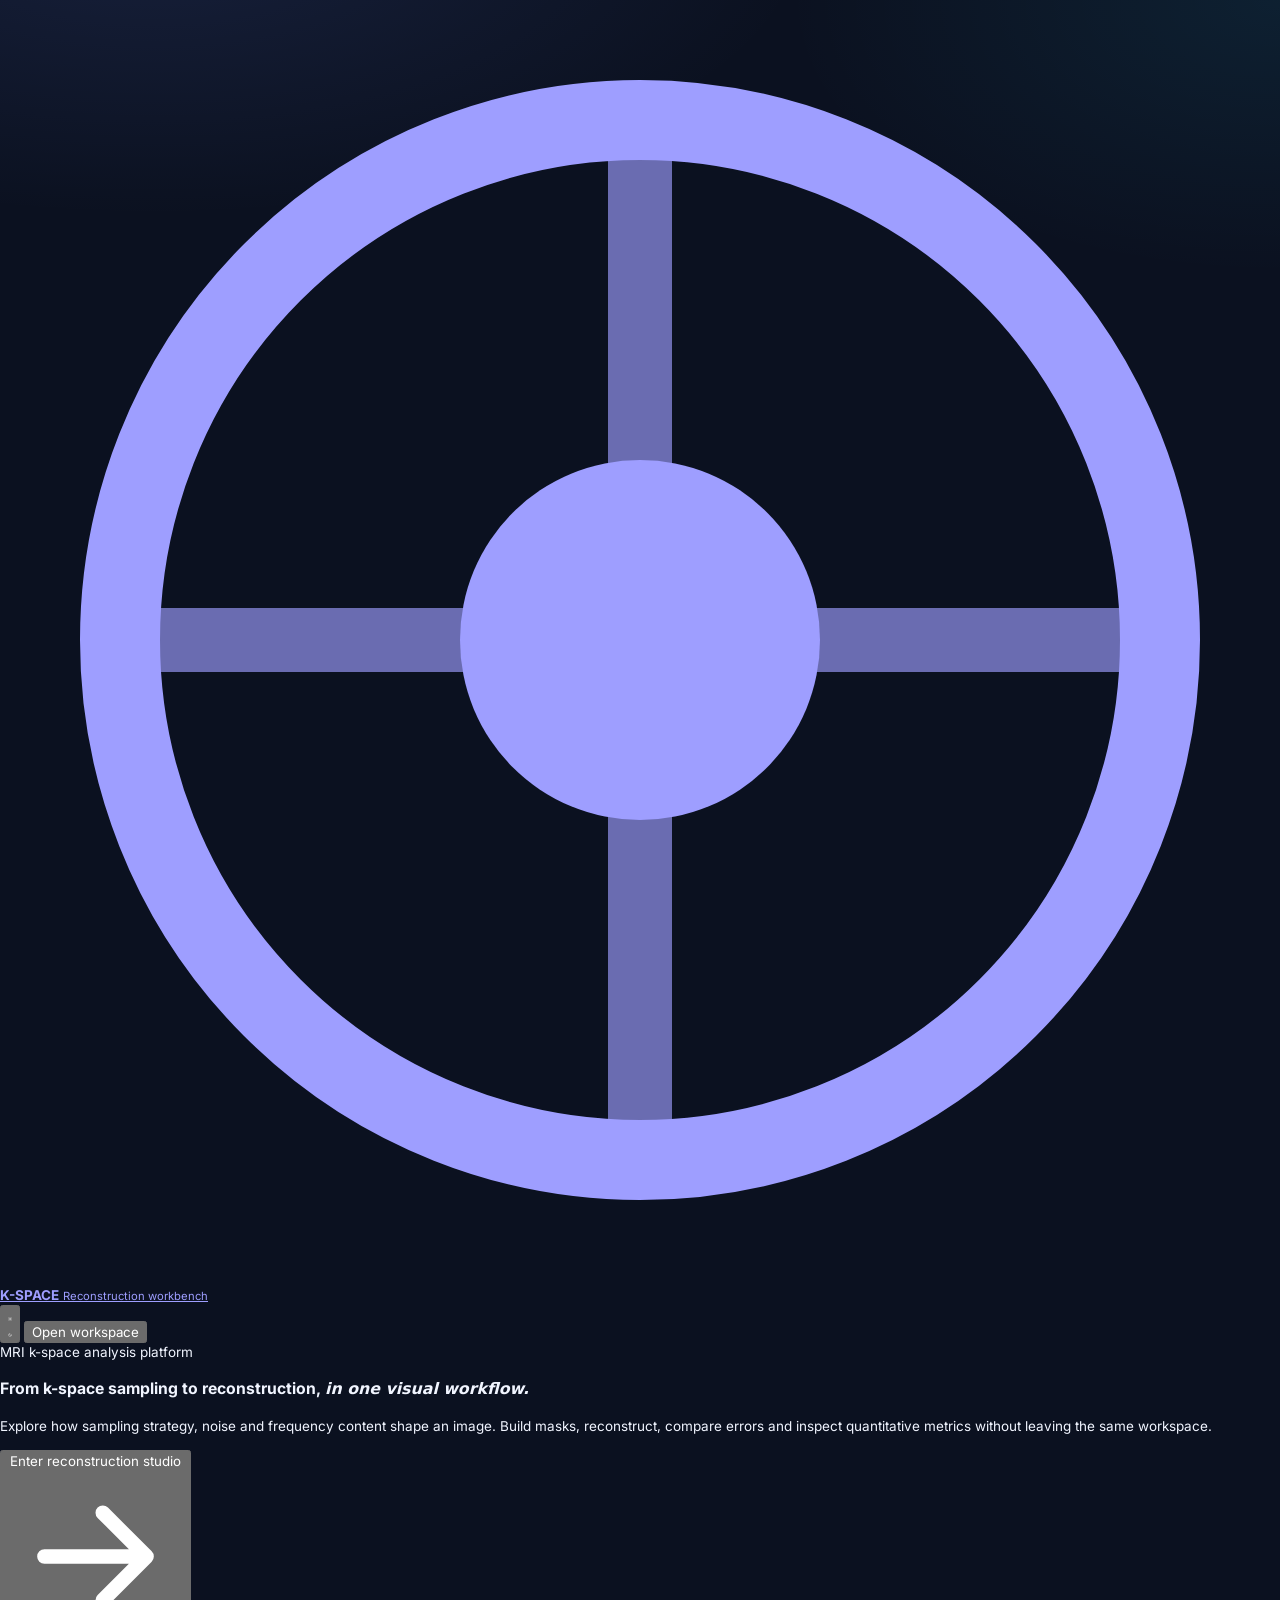
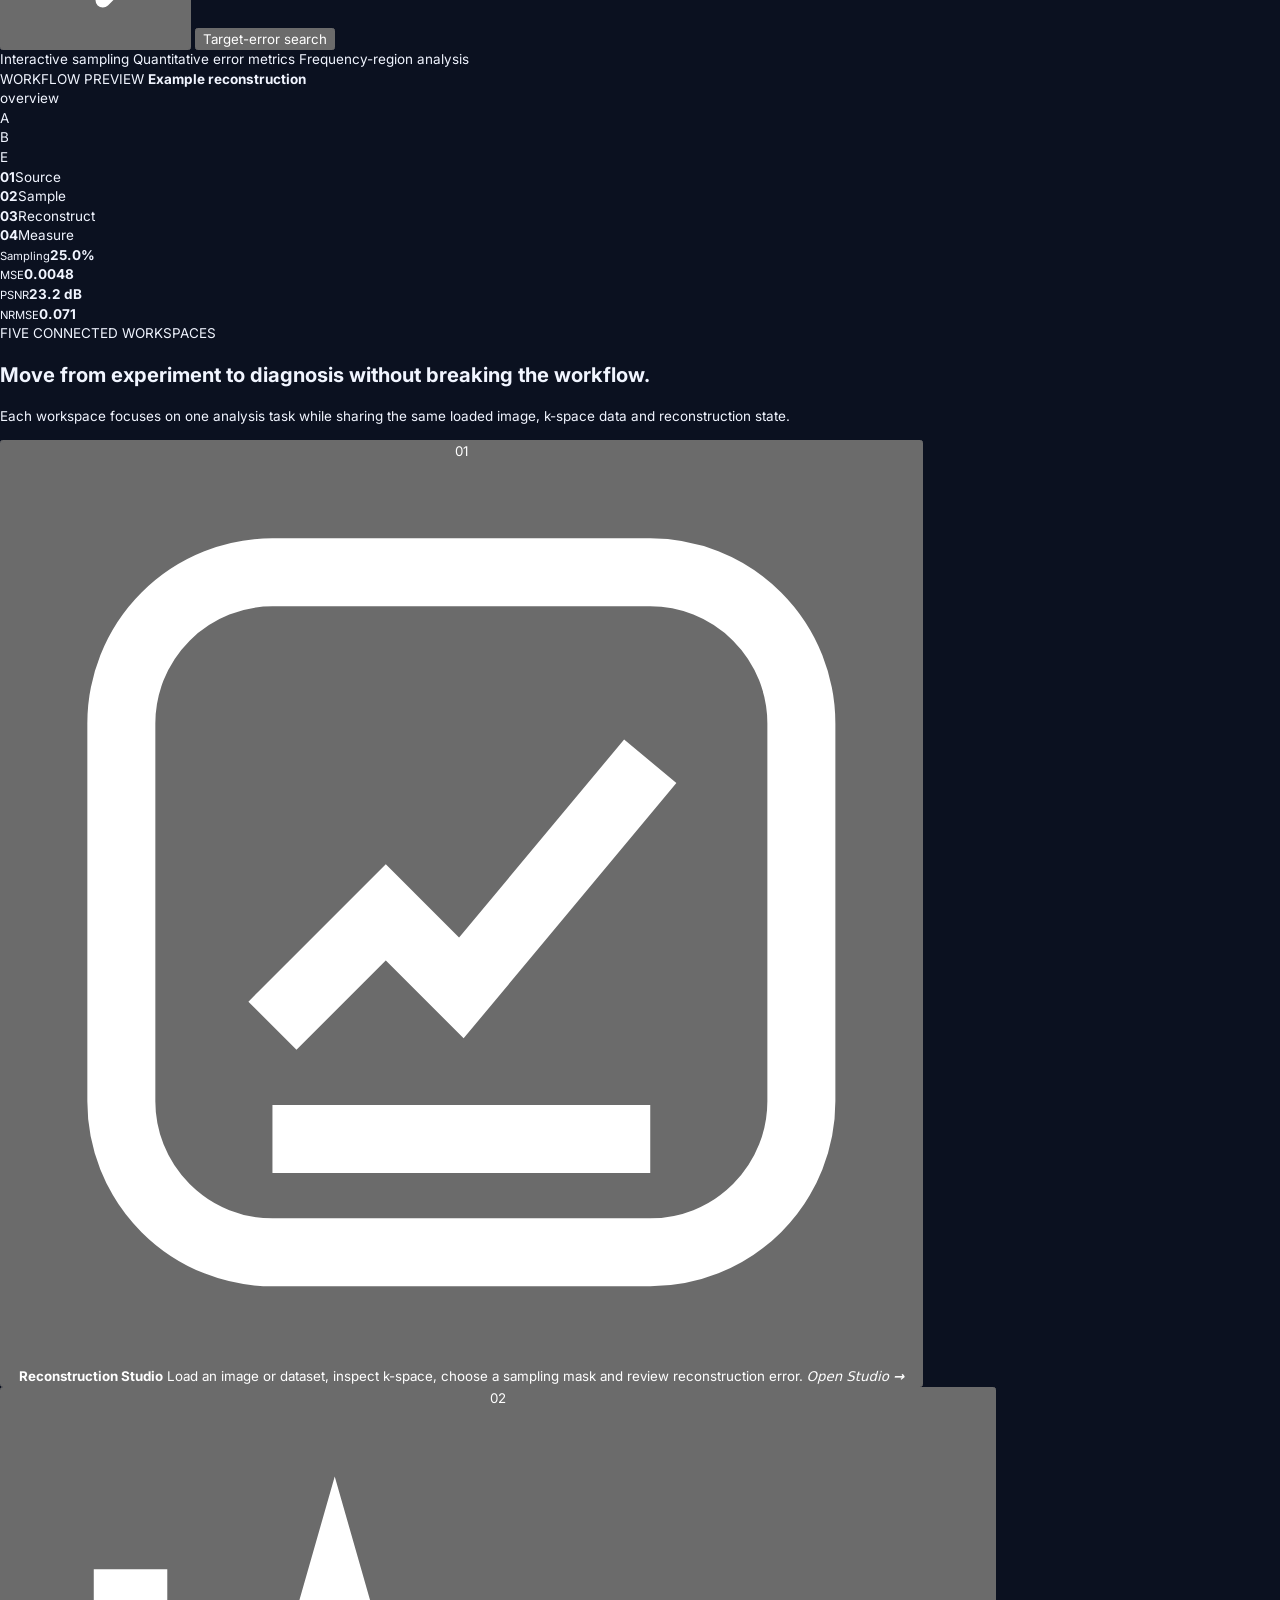
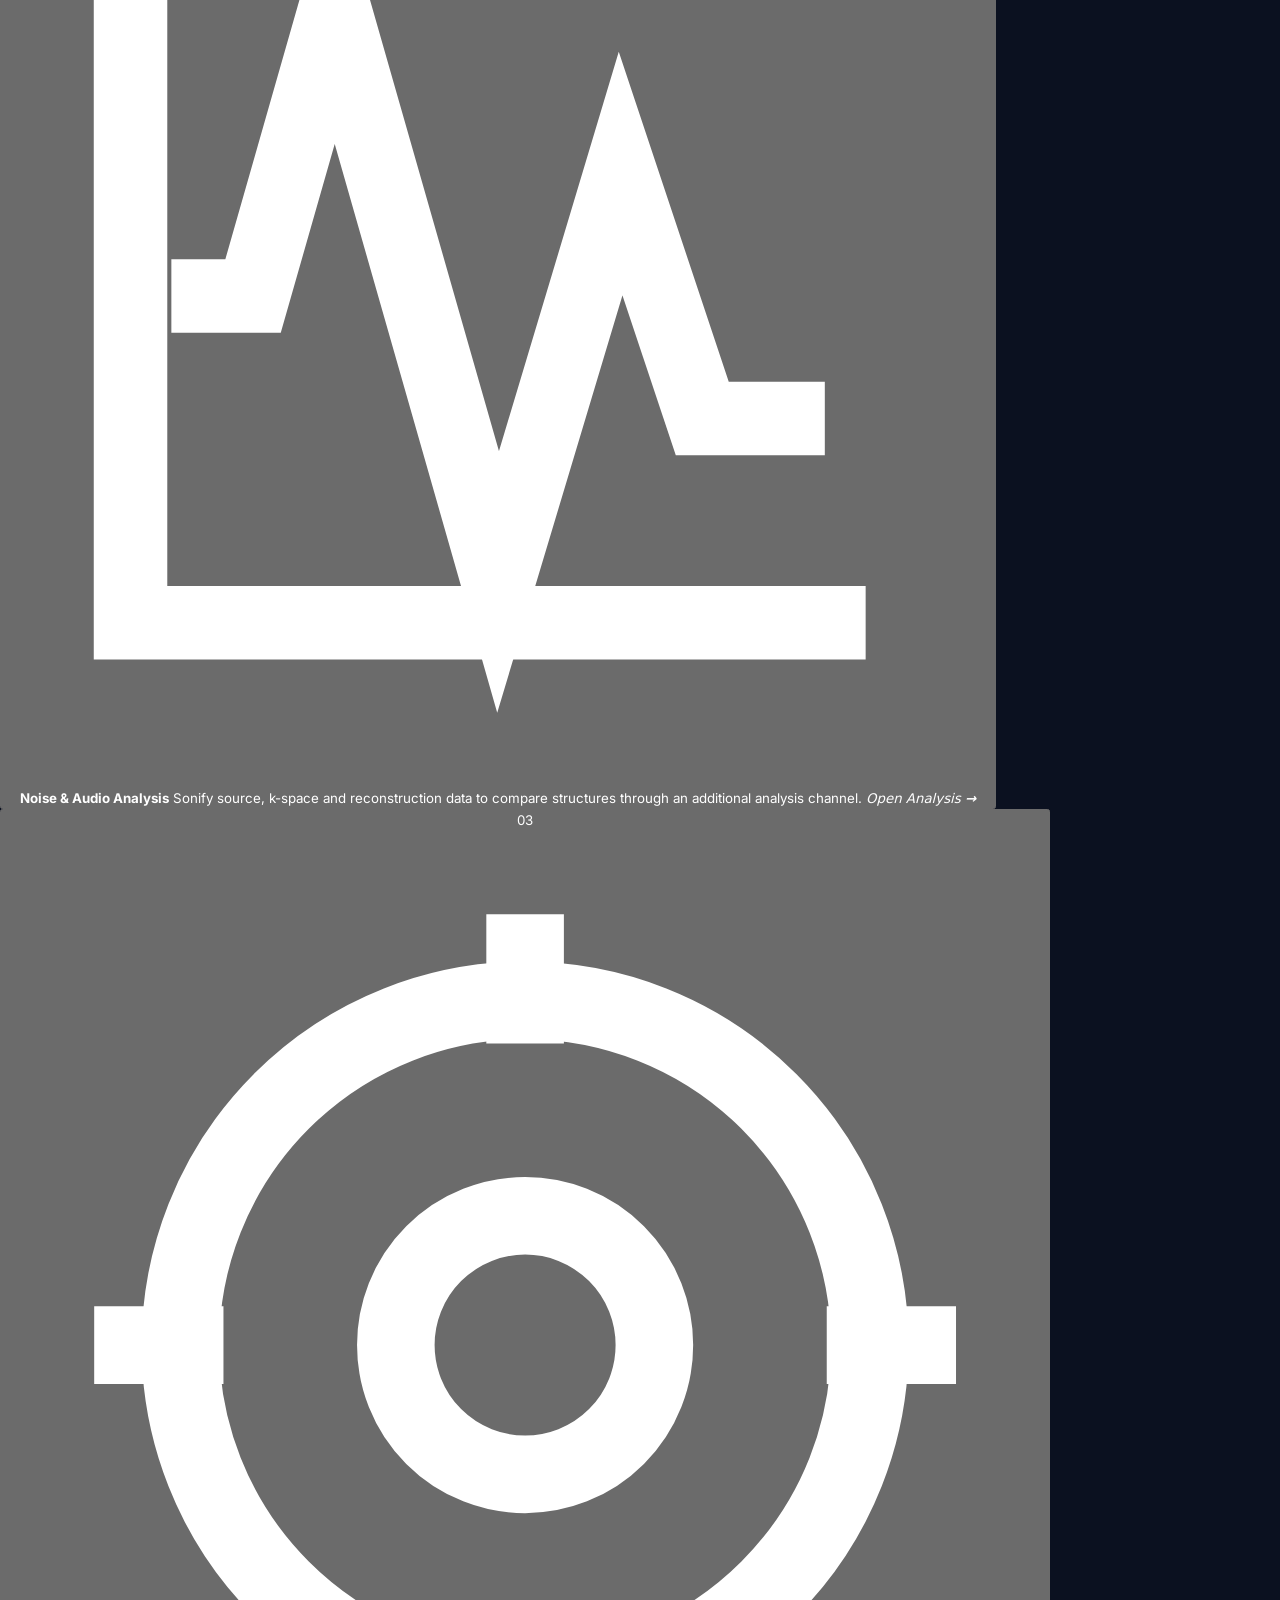
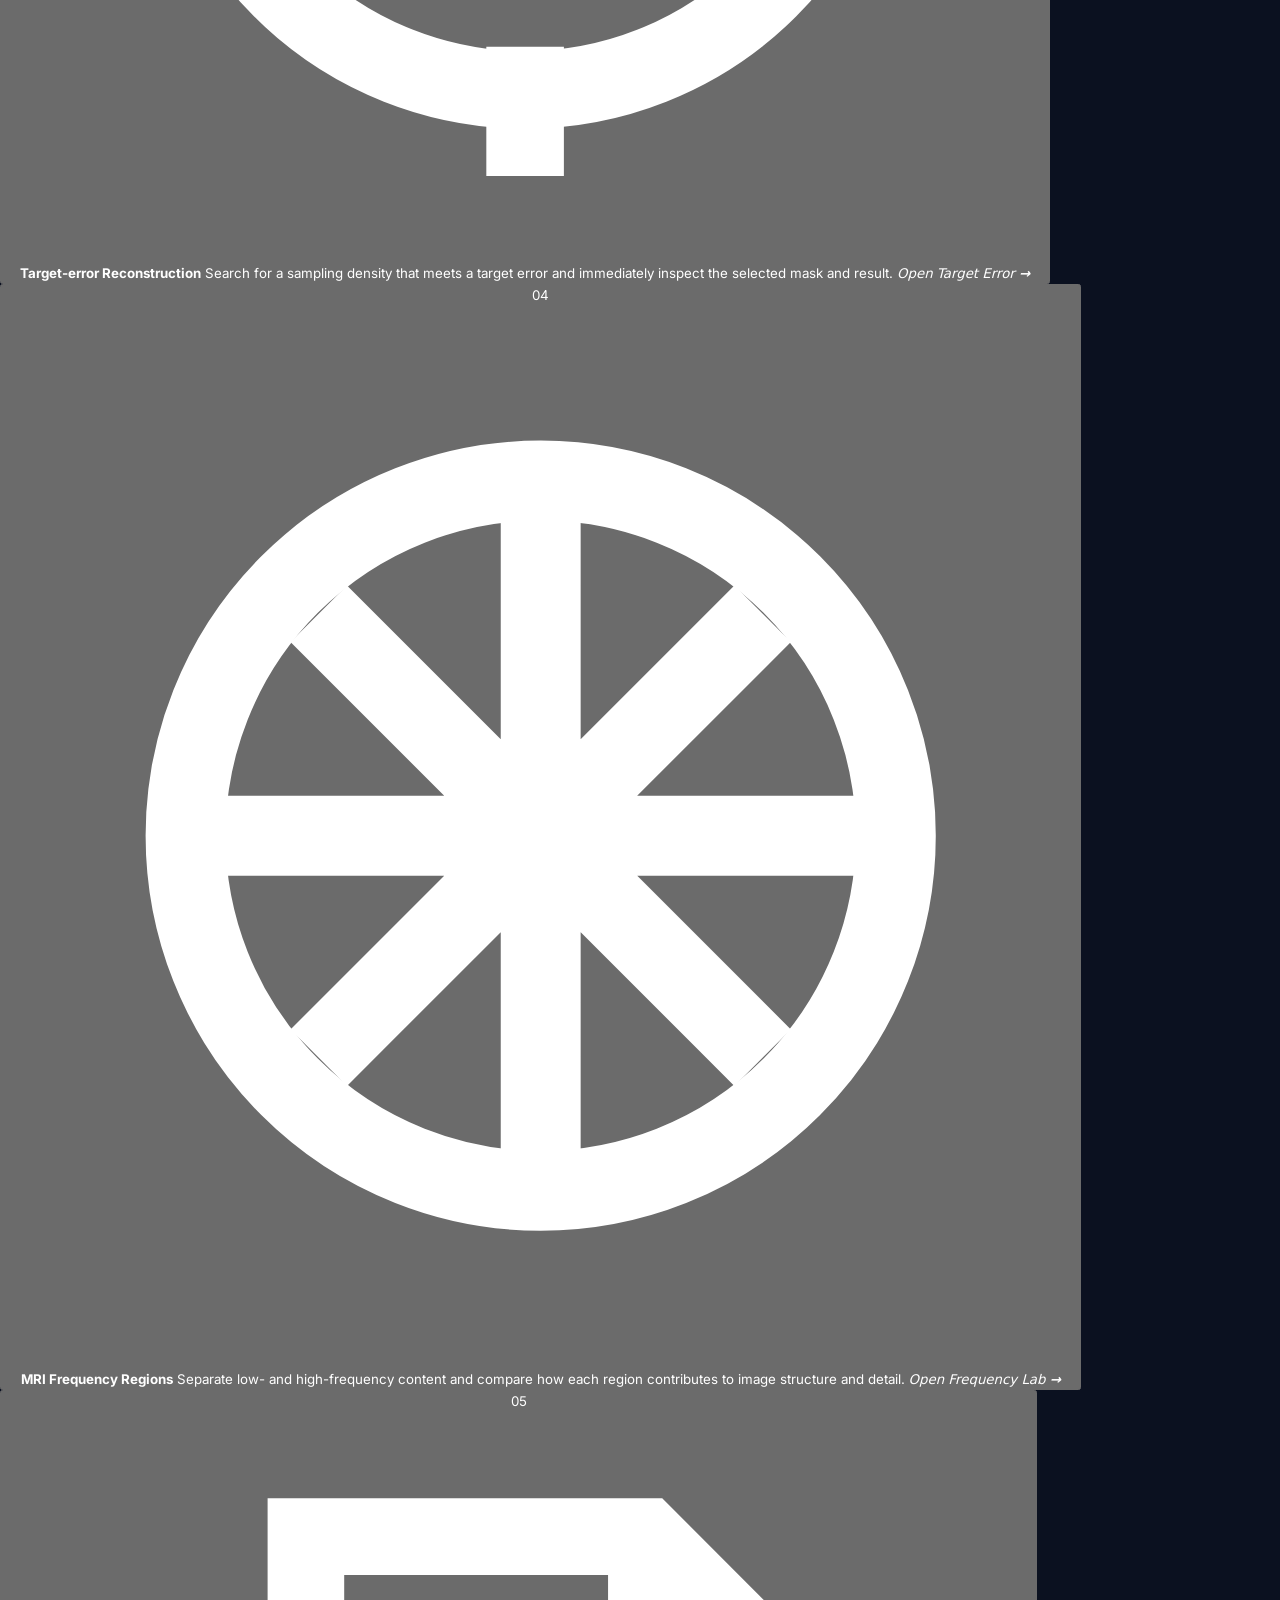
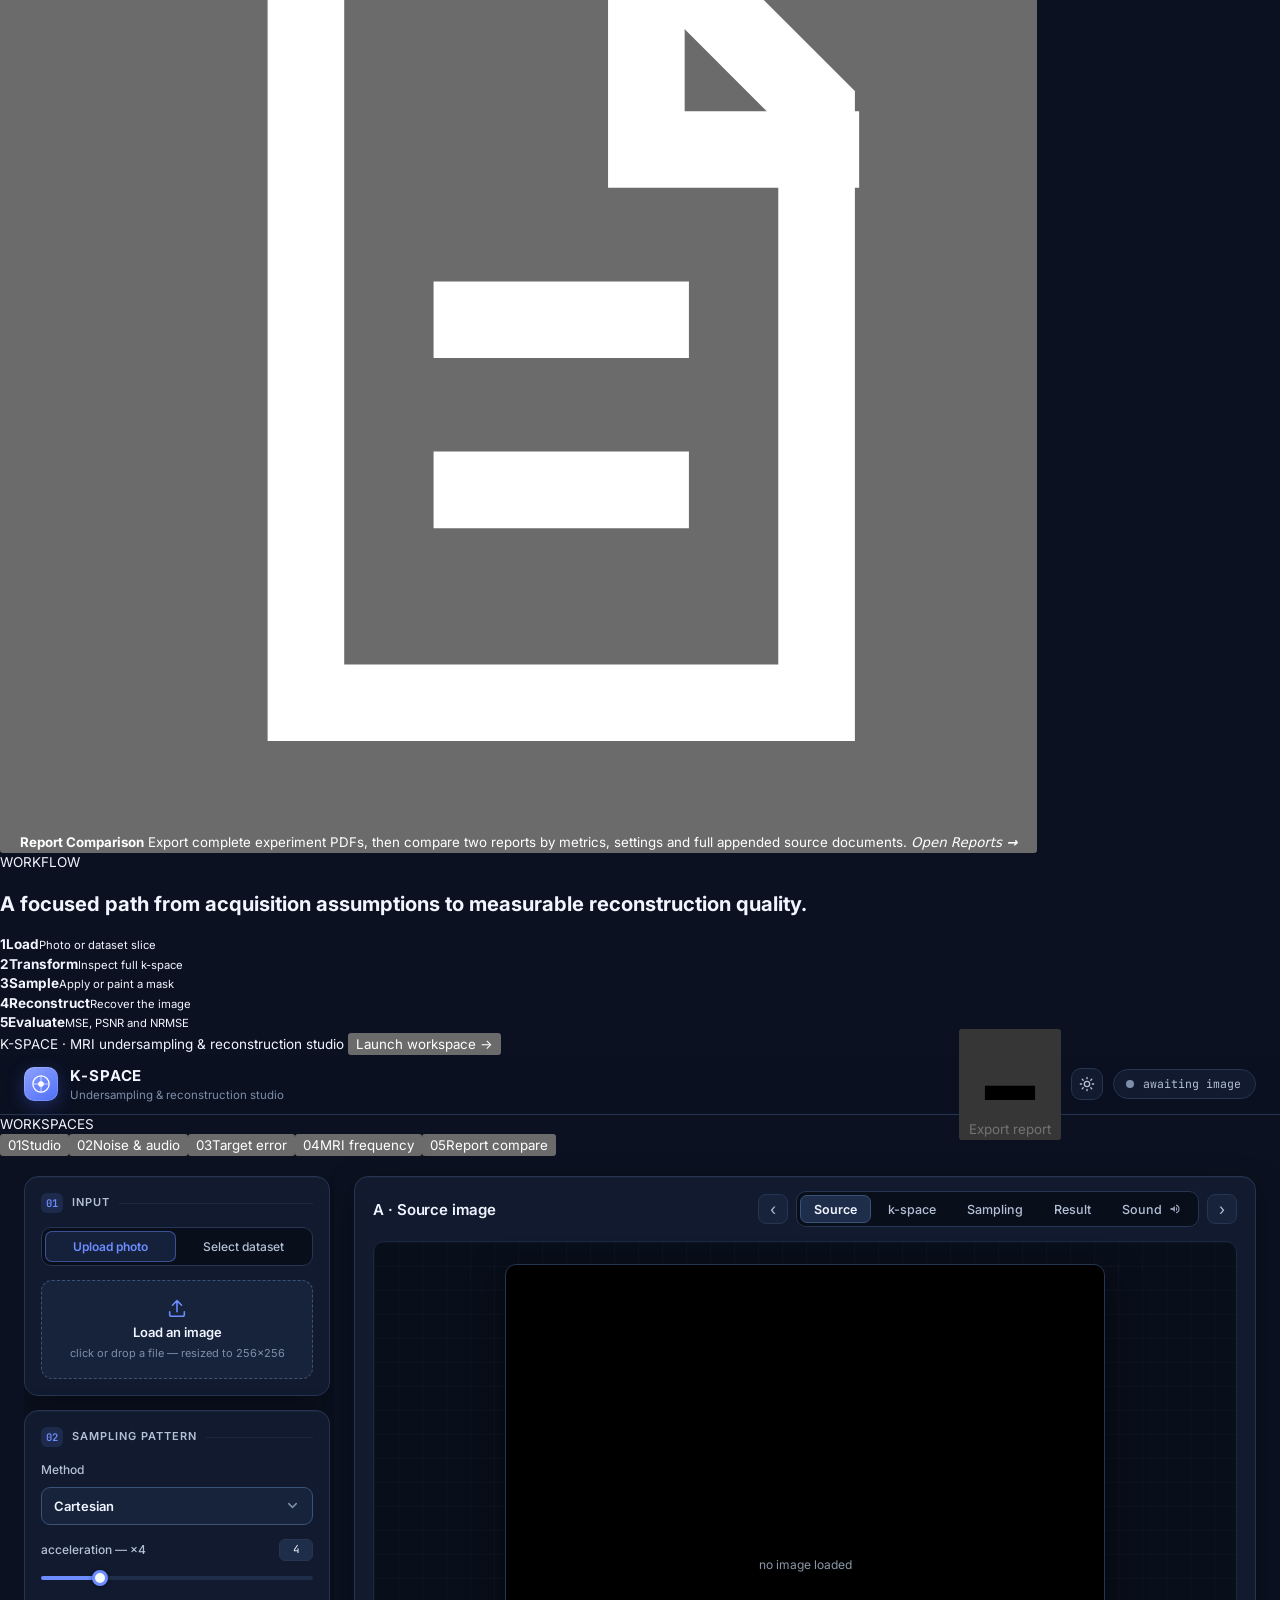
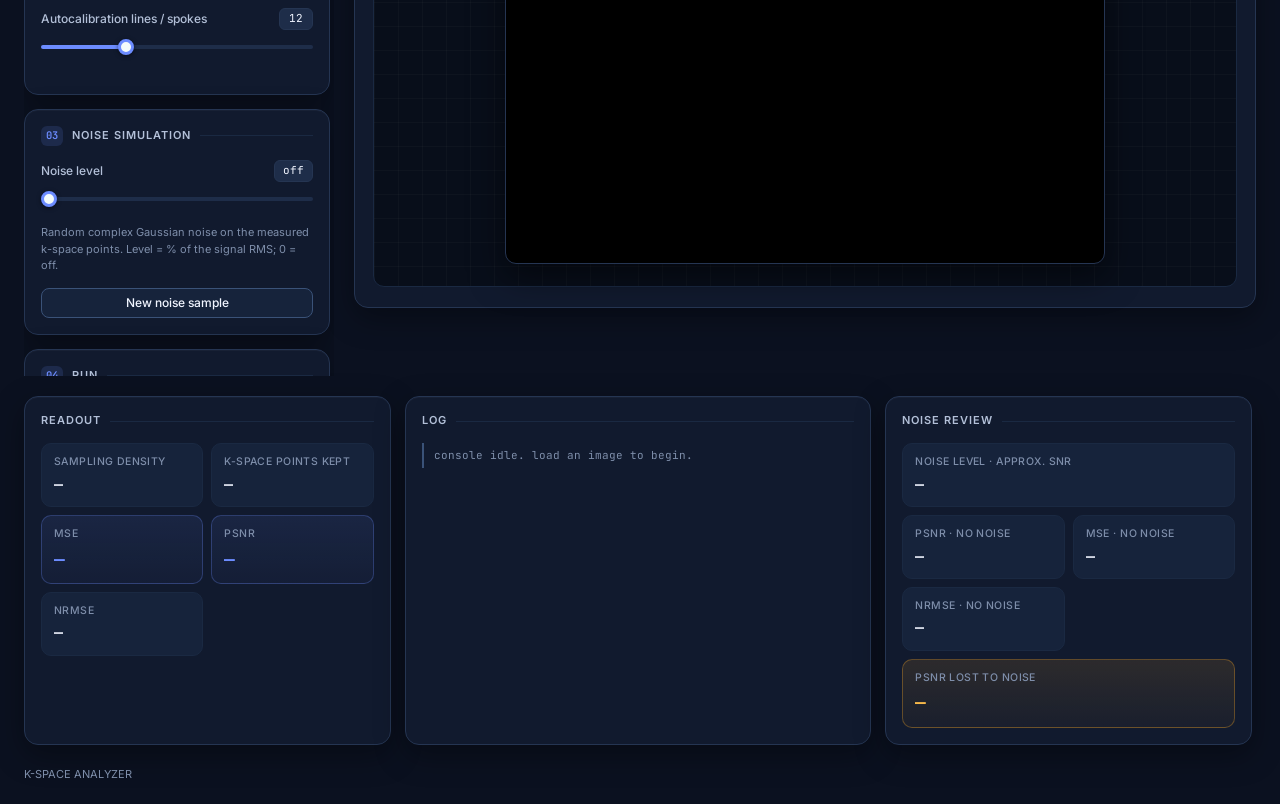
==== commit 1932ffc8: "UI changed, some more features added" ====
--- a/kspace/templates/index.html
+++ b/kspace/templates/index.html
@@ -675,45 +675,157 @@
 .dropzone__hint{ font-size: 11px; color: var(--text-3); }
 
 .reel{
-  display: flex;
-  align-items: center;
-  gap: 12px;
   margin-top: 14px;
-  padding: 11px 12px;
+  padding: 12px;
   border: 1px solid var(--line);
   border-radius: var(--r);
   background: var(--panel-2);
 }
-.reel__play{
-  display: grid;
-  place-items: center;
+.reel__header{
+  display: flex;
+  align-items: flex-start;
+  justify-content: space-between;
+  gap: 10px;
+}
+.reel__heading{ min-width: 0; }
+.reel__label{ display: block; font-size: 12px; font-weight: 650; color: var(--text); }
+.reel__status{
+  display: block;
+  margin-top: 3px;
+  font-family: var(--font-mono);
+  font-size: 9.5px;
+  line-height: 1.35;
+  color: var(--text-3);
+}
+.reel__counter{
   flex: none;
-  width: 34px;
-  height: 34px;
-  border: none;
-  border-radius: 50%;
-  background: var(--accent-wash);
-  color: var(--accent);
-  cursor: pointer;
-  transition: background .14s, transform .08s;
-}
-.reel__play:hover{ background: rgba(108,140,255,0.22); }
-.reel__play:active{ transform: scale(0.93); }
-.reel__icon{ width: 15px; height: 15px; fill: currentColor; }
-.reel__icon--stop{ display: none; }
-.reel.is-playing .reel__icon--play{ display: none; }
-.reel.is-playing .reel__icon--stop{ display: block; }
-.reel.is-playing .reel__play{ background: rgba(248,113,113,0.15); color: var(--red); }
-.reel__body{ flex: 1; min-width: 0; }
-.reel__label-row{ display: flex; align-items: baseline; justify-content: space-between; gap: 8px; margin-bottom: 7px; }
-.reel__label{ font-size: 12px; font-weight: 500; color: var(--text); }
-.reel__counter{ font-family: var(--font-mono); font-size: 10.5px; color: var(--text-3); }
-.reel__track{ height: 4px; border-radius: 999px; background: var(--panel-3); overflow: hidden; }
-.reel__fill{ height: 100%; width: 0; border-radius: 999px; background: linear-gradient(90deg, var(--accent-strong), var(--accent)); transition: width .18s ease; }
+  padding: 3px 6px;
+  border: 1px solid var(--line);
+  border-radius: 999px;
+  background: var(--panel);
+  font-family: var(--font-mono);
+  font-size: 9.5px;
+  color: var(--text-2);
+}
+.reel__track{
+  height: 3px;
+  margin-top: 9px;
+  border-radius: 999px;
+  background: var(--panel-3);
+  overflow: hidden;
+  opacity: 0;
+  transition: opacity .15s ease;
+}
+.reel.is-preparing .reel__track{ opacity: 1; }
+.reel__fill{
+  height: 100%;
+  width: 0;
+  border-radius: 999px;
+  background: linear-gradient(90deg, var(--accent-strong), var(--accent));
+}
 .reel__track.is-busy .reel__fill{ width: 35%; animation: reelSlide 1.1s ease-in-out infinite; }
 @keyframes reelSlide{ 0%{ transform: translateX(-100%); } 100%{ transform: translateX(300%); } }
-.reel__status{ display: block; margin-top: 6px; font-family: var(--font-mono); font-size: 10px; color: var(--text-3); }
-.reel.is-playing .reel__status{ color: var(--accent); }
+.reel__timeline{ margin-top: 9px; }
+.reel__seek{
+  width: 100%;
+  height: 18px;
+  margin: 0;
+  padding: 0;
+  appearance: none;
+  -webkit-appearance: none;
+  background: transparent;
+  cursor: pointer;
+}
+.reel__seek:disabled{ cursor: default; opacity: .48; }
+.reel__seek::-webkit-slider-runnable-track{
+  height: 5px;
+  border-radius: 999px;
+  background: linear-gradient(to right, var(--accent) 0 var(--seek-progress, 0%), var(--panel-3) var(--seek-progress, 0%) 100%);
+  border: 1px solid var(--line);
+}
+.reel__seek::-webkit-slider-thumb{
+  width: 14px;
+  height: 14px;
+  margin-top: -5px;
+  border: 2px solid var(--panel);
+  border-radius: 50%;
+  background: var(--accent);
+  box-shadow: 0 0 0 1px var(--accent-line);
+  appearance: none;
+  -webkit-appearance: none;
+}
+.reel__seek::-moz-range-track{
+  height: 5px;
+  border-radius: 999px;
+  background: var(--panel-3);
+  border: 1px solid var(--line);
+}
+.reel__seek::-moz-range-progress{
+  height: 5px;
+  border-radius: 999px;
+  background: var(--accent);
+}
+.reel__seek::-moz-range-thumb{
+  width: 12px;
+  height: 12px;
+  border: 2px solid var(--panel);
+  border-radius: 50%;
+  background: var(--accent);
+  box-shadow: 0 0 0 1px var(--accent-line);
+}
+.reel__seek:focus-visible{ outline: none; }
+.reel__seek:focus-visible::-webkit-slider-thumb{ box-shadow: 0 0 0 3px var(--accent-wash), 0 0 0 1px var(--accent-line); }
+.reel__time-row{
+  display: flex;
+  align-items: center;
+  justify-content: space-between;
+  gap: 8px;
+  margin-top: 1px;
+}
+.reel__time,
+.reel__frame-rate{
+  font-family: var(--font-mono);
+  font-size: 9px;
+  color: var(--text-3);
+}
+.reel__controls{
+  display: grid;
+  grid-template-columns: repeat(3, minmax(0, 1fr));
+  gap: 6px;
+  margin-top: 9px;
+}
+.reel__control{
+  min-width: 0;
+  min-height: 34px;
+  display: inline-flex;
+  align-items: center;
+  justify-content: center;
+  gap: 5px;
+  padding: 7px 8px;
+  border: 1px solid var(--line);
+  border-radius: var(--r-sm);
+  background: var(--panel);
+  color: var(--text-2);
+  font-size: 10.5px;
+  font-weight: 600;
+  cursor: pointer;
+  transition: border-color .14s, background .14s, color .14s, transform .08s;
+}
+.reel__control:hover:not(:disabled){ border-color: var(--accent-line); background: var(--accent-wash); color: var(--accent); }
+.reel__control:active:not(:disabled){ transform: translateY(1px); }
+.reel__control:focus-visible{ outline: 2px solid var(--accent); outline-offset: 2px; }
+.reel__control:disabled{ opacity: .42; cursor: default; }
+.reel__control--primary{ background: var(--accent-wash); border-color: var(--accent-line); color: var(--accent); }
+.reel__icon{ width: 13px; height: 13px; flex: none; fill: currentColor; }
+.reel.is-playing #btnPlaySliceVideo,
+.reel.is-paused #btnPauseSliceVideo{
+  background: var(--accent-wash);
+  border-color: var(--accent-line);
+  color: var(--accent);
+}
+.reel.is-playing .reel__status,
+.reel.is-paused .reel__status,
+.reel.is-preparing .reel__status{ color: var(--accent); }
 
 /* ============================================================
    Paint editor
@@ -1267,9 +1379,175 @@
 
 </style>
 <link rel="stylesheet" href="/static/css/frequency.css?v=2">
-<link rel="stylesheet" href="/static/css/workspace.css?v=7">
+<link rel="stylesheet" href="/static/css/workspace.css?v=10">
+<link rel="stylesheet" href="/static/css/reports.css?v=2">
+<link rel="stylesheet" href="/static/css/landing.css?v=2">
 </head>
-<body data-ui="2-single">
+<body data-ui="2-single" class="landing-active">
+
+<!-- ============ LANDING / PRODUCT OVERVIEW ============ -->
+<section class="landing" id="landingPage" aria-labelledby="landingTitle">
+  <div class="landing__grid" aria-hidden="true"></div>
+  <header class="landing__header">
+    <a class="landing-brand" href="#" data-landing-home aria-label="K-SPACE home">
+      <span class="landing-brand__mark" aria-hidden="true">
+        <svg viewBox="0 0 32 32">
+          <circle cx="16" cy="16" r="13" fill="none" stroke="currentColor" stroke-width="2"/>
+          <line x1="16" y1="3" x2="16" y2="29" stroke="currentColor" stroke-width="1.6" opacity="0.65"/>
+          <line x1="3" y1="16" x2="29" y2="16" stroke="currentColor" stroke-width="1.6" opacity="0.65"/>
+          <circle cx="16" cy="16" r="4.5" fill="currentColor"/>
+        </svg>
+      </span>
+      <span>
+        <strong>K-SPACE</strong>
+        <small>Reconstruction workbench</small>
+      </span>
+    </a>
+    <div class="landing__header-actions">
+      <button type="button" class="landing-theme" id="landingThemeToggle" aria-label="Switch theme" title="Switch theme">
+        <svg class="landing-theme__sun" viewBox="0 0 24 24" fill="none" stroke="currentColor" stroke-width="2" stroke-linecap="round" stroke-linejoin="round" aria-hidden="true"><circle cx="12" cy="12" r="4"/><path d="M12 2v2M12 20v2M4.9 4.9l1.4 1.4M17.7 17.7l1.4 1.4M2 12h2M20 12h2M4.9 19.1l1.4-1.4M17.7 6.3l1.4-1.4"/></svg>
+        <svg class="landing-theme__moon" viewBox="0 0 24 24" fill="none" stroke="currentColor" stroke-width="2" stroke-linecap="round" stroke-linejoin="round" aria-hidden="true"><path d="M21 12.8A9 9 0 1 1 11.2 3a7 7 0 0 0 9.8 9.8z"/></svg>
+      </button>
+      <button type="button" class="landing-link" data-enter-workspace="pipeline">Open workspace</button>
+    </div>
+  </header>
+
+  <main class="landing__main">
+    <section class="landing-hero">
+      <div class="landing-hero__copy">
+        <div class="landing-kicker"><span></span> MRI k-space analysis platform</div>
+        <h1 id="landingTitle">From k-space sampling to reconstruction, <em>in one visual workflow.</em></h1>
+        <p class="landing-hero__lead">Explore how sampling strategy, noise and frequency content shape an image. Build masks, reconstruct, compare errors and inspect quantitative metrics without leaving the same workspace.</p>
+        <div class="landing-hero__actions">
+          <button type="button" class="landing-btn landing-btn--primary" data-enter-workspace="pipeline">
+            <span>Enter reconstruction studio</span>
+            <svg viewBox="0 0 24 24" fill="none" stroke="currentColor" stroke-width="2" stroke-linecap="round" stroke-linejoin="round" aria-hidden="true"><path d="M5 12h14M13 6l6 6-6 6"/></svg>
+          </button>
+          <button type="button" class="landing-btn landing-btn--secondary" data-enter-workspace="target">Target-error search</button>
+        </div>
+        <div class="landing-trust" aria-label="Core capabilities">
+          <span><i></i> Interactive sampling</span>
+          <span><i></i> Quantitative error metrics</span>
+          <span><i></i> Frequency-region analysis</span>
+        </div>
+      </div>
+
+      <div class="landing-hero__visual" aria-label="K-space workflow preview">
+        <div class="landing-preview">
+          <div class="landing-preview__top">
+            <div>
+              <span class="landing-preview__eyebrow">WORKFLOW PREVIEW</span>
+              <strong>Example reconstruction</strong>
+            </div>
+            <span class="landing-preview__state"><i></i> overview</span>
+          </div>
+          <div class="landing-preview__canvas">
+            <div class="landing-scan landing-scan--source">
+              <div class="landing-scan__ring landing-scan__ring--a"></div>
+              <div class="landing-scan__ring landing-scan__ring--b"></div>
+              <span>A</span>
+            </div>
+            <div class="landing-flow" aria-hidden="true">
+              <span></span><span></span><span></span>
+            </div>
+            <div class="landing-scan landing-scan--kspace"><span>B</span></div>
+            <div class="landing-flow" aria-hidden="true">
+              <span></span><span></span><span></span>
+            </div>
+            <div class="landing-scan landing-scan--recon">
+              <div class="landing-scan__ring landing-scan__ring--a"></div>
+              <div class="landing-scan__ring landing-scan__ring--b"></div>
+              <span>E</span>
+            </div>
+          </div>
+          <div class="landing-preview__steps">
+            <div><b>01</b><span>Source</span></div>
+            <div><b>02</b><span>Sample</span></div>
+            <div><b>03</b><span>Reconstruct</span></div>
+            <div><b>04</b><span>Measure</span></div>
+          </div>
+          <div class="landing-preview__metrics">
+            <div><small>Sampling</small><strong>25.0%</strong></div>
+            <div><small>MSE</small><strong>0.0048</strong></div>
+            <div><small>PSNR</small><strong>23.2 dB</strong></div>
+            <div><small>NRMSE</small><strong>0.071</strong></div>
+          </div>
+        </div>
+      </div>
+    </section>
+
+    <section class="landing-features" aria-labelledby="landingFeatureTitle">
+      <div class="landing-section-head">
+        <div>
+          <span class="landing-section-head__eyebrow">FIVE CONNECTED WORKSPACES</span>
+          <h2 id="landingFeatureTitle">Move from experiment to diagnosis without breaking the workflow.</h2>
+        </div>
+        <p>Each workspace focuses on one analysis task while sharing the same loaded image, k-space data and reconstruction state.</p>
+      </div>
+
+      <div class="landing-feature-grid">
+        <button type="button" class="landing-feature" data-enter-workspace="pipeline">
+          <span class="landing-feature__num">01</span>
+          <span class="landing-feature__icon" aria-hidden="true"><svg viewBox="0 0 24 24" fill="none" stroke="currentColor" stroke-width="1.8"><rect x="3" y="3" width="18" height="18" rx="4"/><path d="M7 15l3-3 2 2 5-6M7 18h10"/></svg></span>
+          <strong>Reconstruction Studio</strong>
+          <span>Load an image or dataset, inspect k-space, choose a sampling mask and review reconstruction error.</span>
+          <em>Open Studio <b>→</b></em>
+        </button>
+        <button type="button" class="landing-feature" data-enter-workspace="noise">
+          <span class="landing-feature__num">02</span>
+          <span class="landing-feature__icon" aria-hidden="true"><svg viewBox="0 0 24 24" fill="none" stroke="currentColor" stroke-width="1.8"><path d="M4 12h2l2-7 4 14 3-10 2 6h3"/><path d="M3 4v16h18"/></svg></span>
+          <strong>Noise &amp; Audio Analysis</strong>
+          <span>Sonify source, k-space and reconstruction data to compare structures through an additional analysis channel.</span>
+          <em>Open Analysis <b>→</b></em>
+        </button>
+        <button type="button" class="landing-feature" data-enter-workspace="target">
+          <span class="landing-feature__num">03</span>
+          <span class="landing-feature__icon" aria-hidden="true"><svg viewBox="0 0 24 24" fill="none" stroke="currentColor" stroke-width="1.8"><circle cx="12" cy="12" r="8"/><circle cx="12" cy="12" r="3"/><path d="M12 2v3M22 12h-3M12 22v-3M2 12h3"/></svg></span>
+          <strong>Target-error Reconstruction</strong>
+          <span>Search for a sampling density that meets a target error and immediately inspect the selected mask and result.</span>
+          <em>Open Target Error <b>→</b></em>
+        </button>
+        <button type="button" class="landing-feature" data-enter-workspace="frequency">
+          <span class="landing-feature__num">04</span>
+          <span class="landing-feature__icon" aria-hidden="true"><svg viewBox="0 0 24 24" fill="none" stroke="currentColor" stroke-width="1.8"><circle cx="12" cy="12" r="8"/><path d="M12 4v16M4 12h16M7 7l10 10M17 7L7 17"/></svg></span>
+          <strong>MRI Frequency Regions</strong>
+          <span>Separate low- and high-frequency content and compare how each region contributes to image structure and detail.</span>
+          <em>Open Frequency Lab <b>→</b></em>
+        </button>
+        <button type="button" class="landing-feature" data-enter-workspace="reports">
+          <span class="landing-feature__num">05</span>
+          <span class="landing-feature__icon" aria-hidden="true"><svg viewBox="0 0 24 24" fill="none" stroke="currentColor" stroke-width="1.8"><path d="M7 3h8l4 4v14H7z"/><path d="M15 3v5h5M10 12h6M10 16h6"/></svg></span>
+          <strong>Report Comparison</strong>
+          <span>Export complete experiment PDFs, then compare two reports by metrics, settings and full appended source documents.</span>
+          <em>Open Reports <b>→</b></em>
+        </button>
+      </div>
+    </section>
+
+    <section class="landing-flow-section">
+      <div class="landing-flow-copy">
+        <span class="landing-section-head__eyebrow">WORKFLOW</span>
+        <h2>A focused path from acquisition assumptions to measurable reconstruction quality.</h2>
+      </div>
+      <div class="landing-flow-rail">
+        <div><b>1</b><span><strong>Load</strong><small>Photo or dataset slice</small></span></div>
+        <i></i>
+        <div><b>2</b><span><strong>Transform</strong><small>Inspect full k-space</small></span></div>
+        <i></i>
+        <div><b>3</b><span><strong>Sample</strong><small>Apply or paint a mask</small></span></div>
+        <i></i>
+        <div><b>4</b><span><strong>Reconstruct</strong><small>Recover the image</small></span></div>
+        <i></i>
+        <div><b>5</b><span><strong>Evaluate</strong><small>MSE, PSNR and NRMSE</small></span></div>
+      </div>
+    </section>
+  </main>
+
+  <footer class="landing__footer">
+    <span>K-SPACE · MRI undersampling &amp; reconstruction studio</span>
+    <button type="button" data-enter-workspace="pipeline">Launch workspace <span>→</span></button>
+  </footer>
+</section>
 
 <div class="console">
 
@@ -1348,19 +1626,39 @@
           </button>
 
           <div class="reel" id="sliceVideoReel">
-            <button type="button" class="reel__play" id="btnPlaySliceVideo" aria-label="play reconstructed slice video">
-              <svg class="reel__icon reel__icon--play" viewBox="0 0 24 24" aria-hidden="true"><path d="M8 5v14l11-7z"></path></svg>
-              <svg class="reel__icon reel__icon--stop" viewBox="0 0 24 24" aria-hidden="true"><rect x="6" y="6" width="12" height="12"></rect></svg>
-            </button>
-            <div class="reel__body">
-              <div class="reel__label-row">
+            <div class="reel__header">
+              <div class="reel__heading">
                 <span class="reel__label">Reconstructed slice video</span>
-                <span class="reel__counter" id="sliceVideoCounter"></span>
+                <span class="reel__status" id="sliceVideoStatus">press play to reconstruct every slice</span>
               </div>
-              <div class="reel__track" id="sliceVideoTrack">
-                <div class="reel__fill" id="sliceVideoFill"></div>
+              <span class="reel__counter" id="sliceVideoCounter">—</span>
+            </div>
+
+            <div class="reel__track" id="sliceVideoTrack" aria-hidden="true">
+              <div class="reel__fill" id="sliceVideoFill"></div>
+            </div>
+
+            <div class="reel__timeline">
+              <input type="range" class="reel__seek" id="sliceVideoSeek" min="0" max="0" step="0.01" value="0" disabled aria-label="reconstruction video timeline">
+              <div class="reel__time-row">
+                <span class="reel__time" id="sliceVideoTime">0:00.0 / 0:00.0</span>
+                <span class="reel__frame-rate">0.45 s / slice</span>
               </div>
-              <span class="reel__status" id="sliceVideoStatus">click play to reconstruct every slice</span>
+            </div>
+
+            <div class="reel__controls" role="group" aria-label="reconstruction video playback controls">
+              <button type="button" class="reel__control reel__control--primary" id="btnPlaySliceVideo" aria-label="play reconstructed slice video" title="Play">
+                <svg class="reel__icon" viewBox="0 0 24 24" aria-hidden="true"><path d="M8 5v14l11-7z"></path></svg>
+                <span>Play</span>
+              </button>
+              <button type="button" class="reel__control" id="btnPauseSliceVideo" aria-label="pause reconstructed slice video" title="Pause" disabled>
+                <svg class="reel__icon" viewBox="0 0 24 24" aria-hidden="true"><path d="M7 5h4v14H7zM13 5h4v14h-4z"></path></svg>
+                <span>Pause</span>
+              </button>
+              <button type="button" class="reel__control" id="btnStopSliceVideo" aria-label="stop and reset reconstructed slice video" title="Stop" disabled>
+                <svg class="reel__icon" viewBox="0 0 24 24" aria-hidden="true"><rect x="6" y="6" width="12" height="12"></rect></svg>
+                <span>Stop</span>
+              </button>
             </div>
           </div>
         </div>
@@ -1468,7 +1766,7 @@
         <h2 class="panel__eyebrow"><span class="panel__num">05</span>Target error → auto mask</h2>
         <p class="paint-editor__hint">Instead of picking a pattern by hand, say what reconstruction error you're
           willing to accept and this searches for the undersampling mask that gets closest to it (uses the current
-          noise setting from the Noise &amp; Audio page). The result loads as a custom mask you can still hand-edit.</p>
+          current noise setting). The result loads as a custom mask you can still hand-edit.</p>
 
         <div class="field">
           <span class="field__label">Error metric</span>
@@ -1652,6 +1950,13 @@
         </dl>
       </section>
 
+      <section class="panel panel--log">
+        <h2 class="panel__eyebrow">Log</h2>
+        <ol class="log" id="logList" aria-live="polite">
+          <li class="log__entry log__entry--muted">console idle. load an image to begin.</li>
+        </ol>
+      </section>
+
       <section class="panel" id="noiseReadout">
         <h2 class="panel__eyebrow">Noise review</h2>
         <dl class="metrics">
@@ -1676,13 +1981,6 @@
             <dd id="metricPSNRDrop">—</dd>
           </div>
         </dl>
-      </section>
-
-      <section class="panel panel--log">
-        <h2 class="panel__eyebrow">Log</h2>
-        <ol class="log" id="logList" aria-live="polite">
-          <li class="log__entry log__entry--muted">console idle. load an image to begin.</li>
-        </ol>
       </section>
     </aside>
 
@@ -1719,8 +2017,8 @@
     <p>White mask pixels are retained. Radius runs from the center to the farthest corner; 0% keeps no low frequencies and 100% keeps all. Both experiments use full source k-space, independently of sampling and noise, with a shared brightness scale.</p>
   </section>
   <footer class="console__footer">
-    <span>Computation runs locally on the FastAPI backend · NumPy FFT</span>
-    <span>Mask grid follows k-space shape</span>
+    <span>K-SPACE ANALYZER</span>
+    <!-- <span>Mask grid follows k-space shape</span> -->
   </footer>
 
 </div>
@@ -2060,7 +2358,7 @@
 <script src="../static/js/autoMask.js?v=target-preview-fix1"></script>
 <script src="../static/js/main.js?v=upload-size-fix1"></script>
 <script src="../static/js/frequency.js?v=2"></script>
-<script src="../static/js/sliceVideo.js?v=frequency1"></script>
+<script src="../static/js/sliceVideo.js?v=media-controls1"></script>
 <script>
 /*
  * K-SPACE sonification
@@ -3404,6 +3702,8 @@
 
 </script>
 <script src="../static/js/modal.js?v=noise2"></script>
-<script src="../static/js/workspaceLayout.js?v=5"></script>
+<script src="../static/js/workspaceLayout.js?v=8"></script>
+<script src="../static/js/reports.js?v=3"></script>
+<script src="../static/js/landing.js?v=2"></script>
 </body>
 </html>
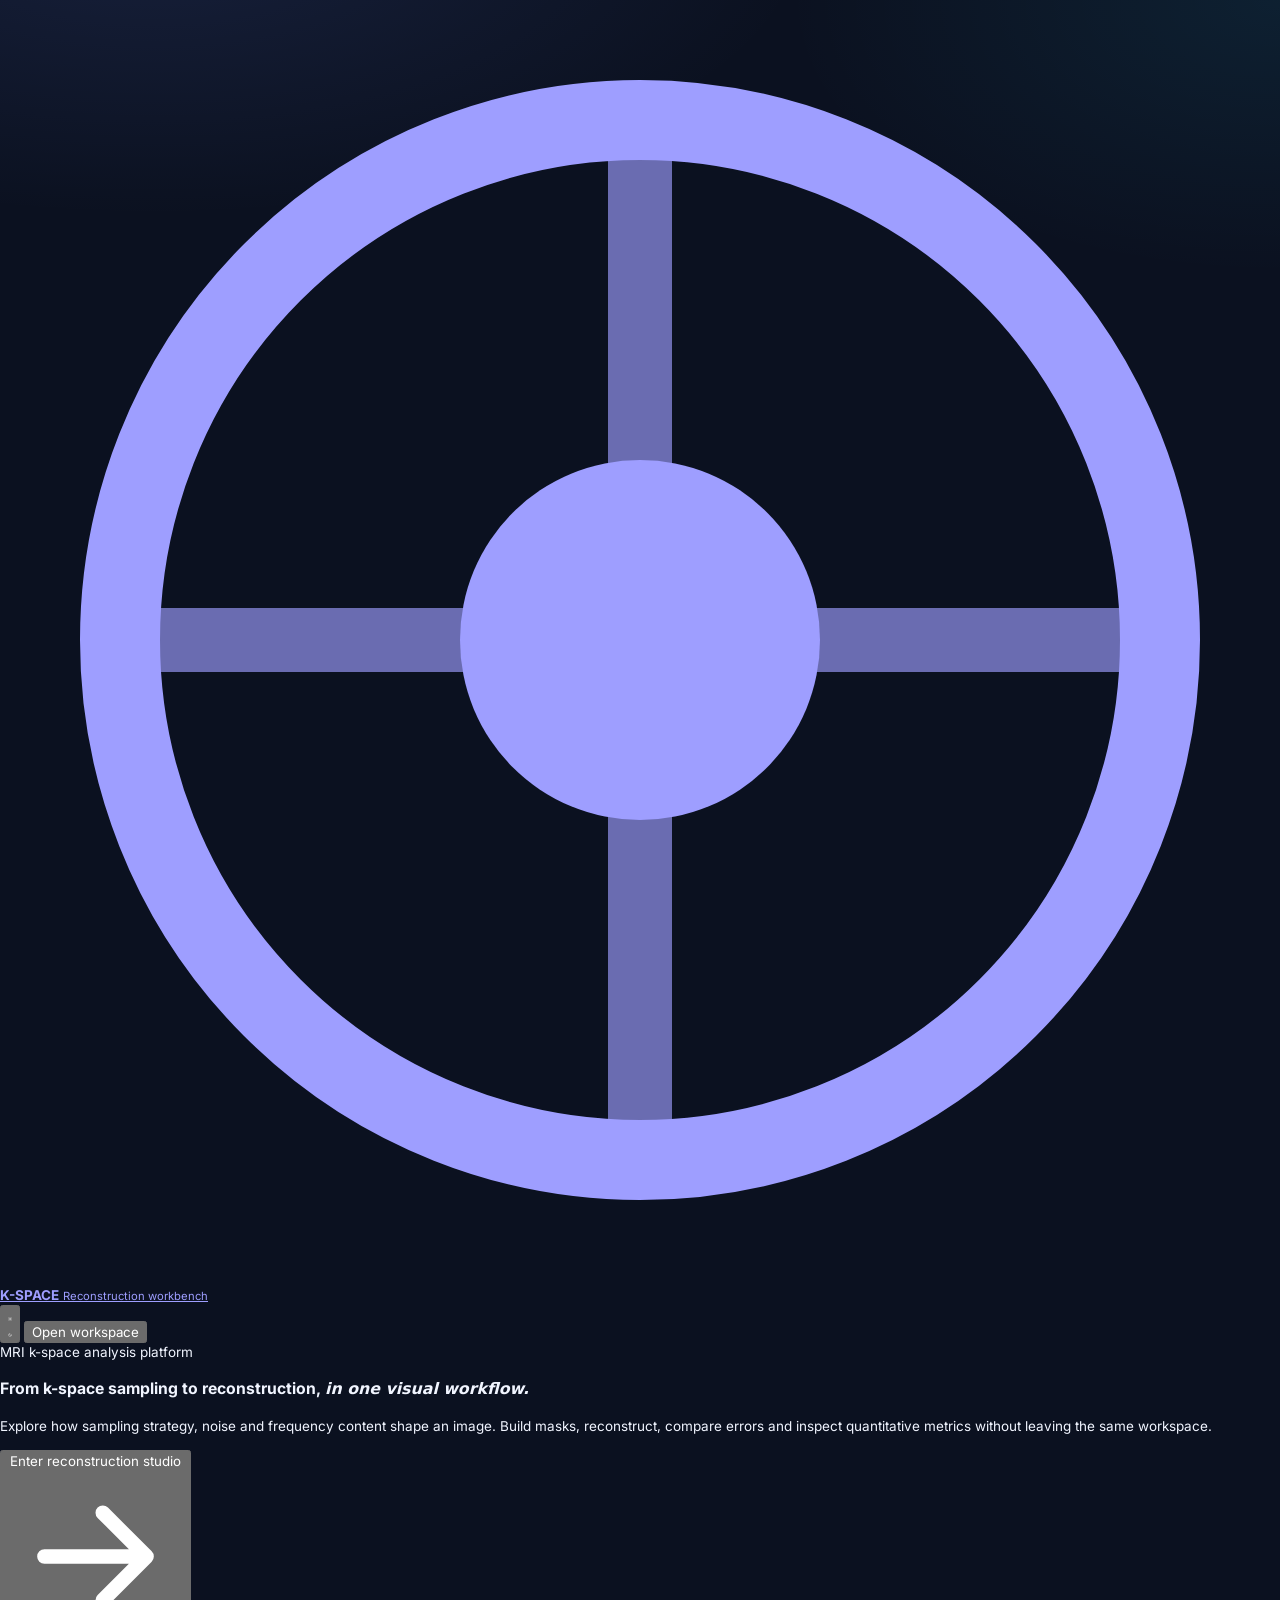
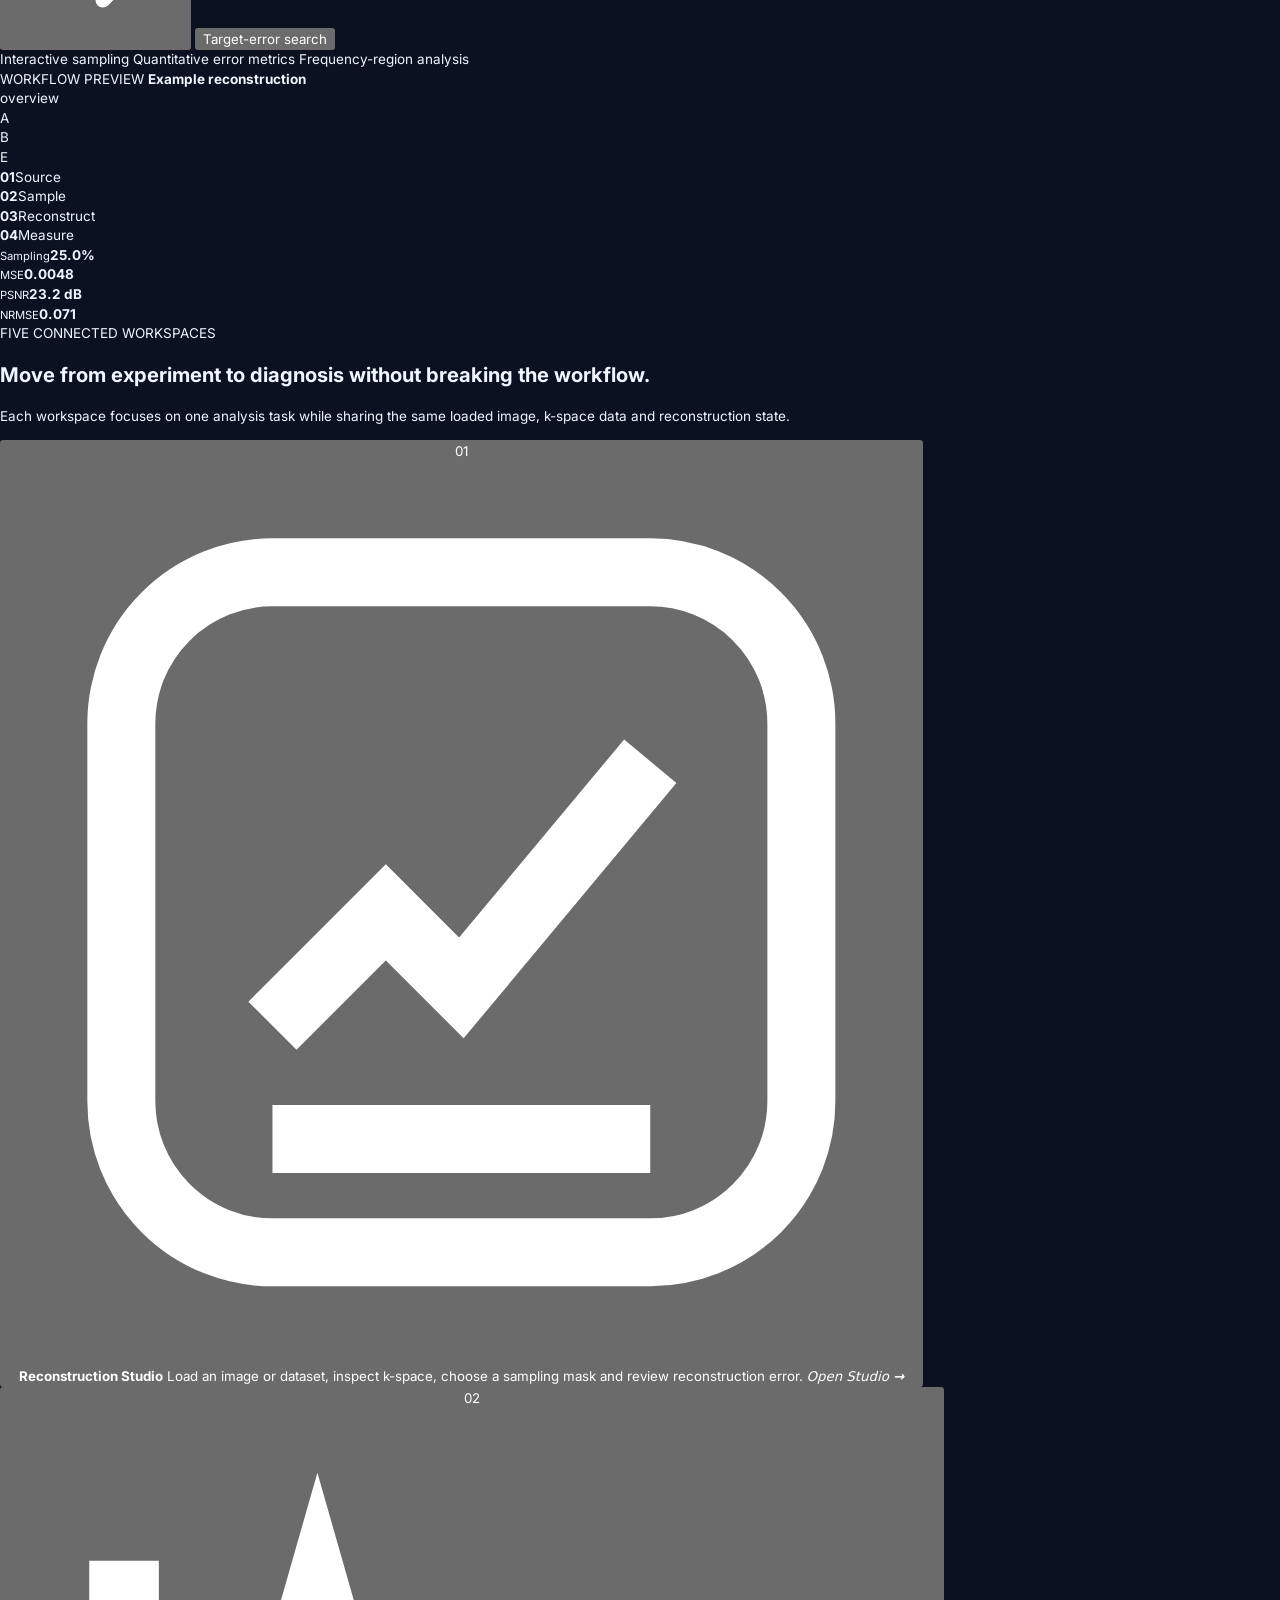
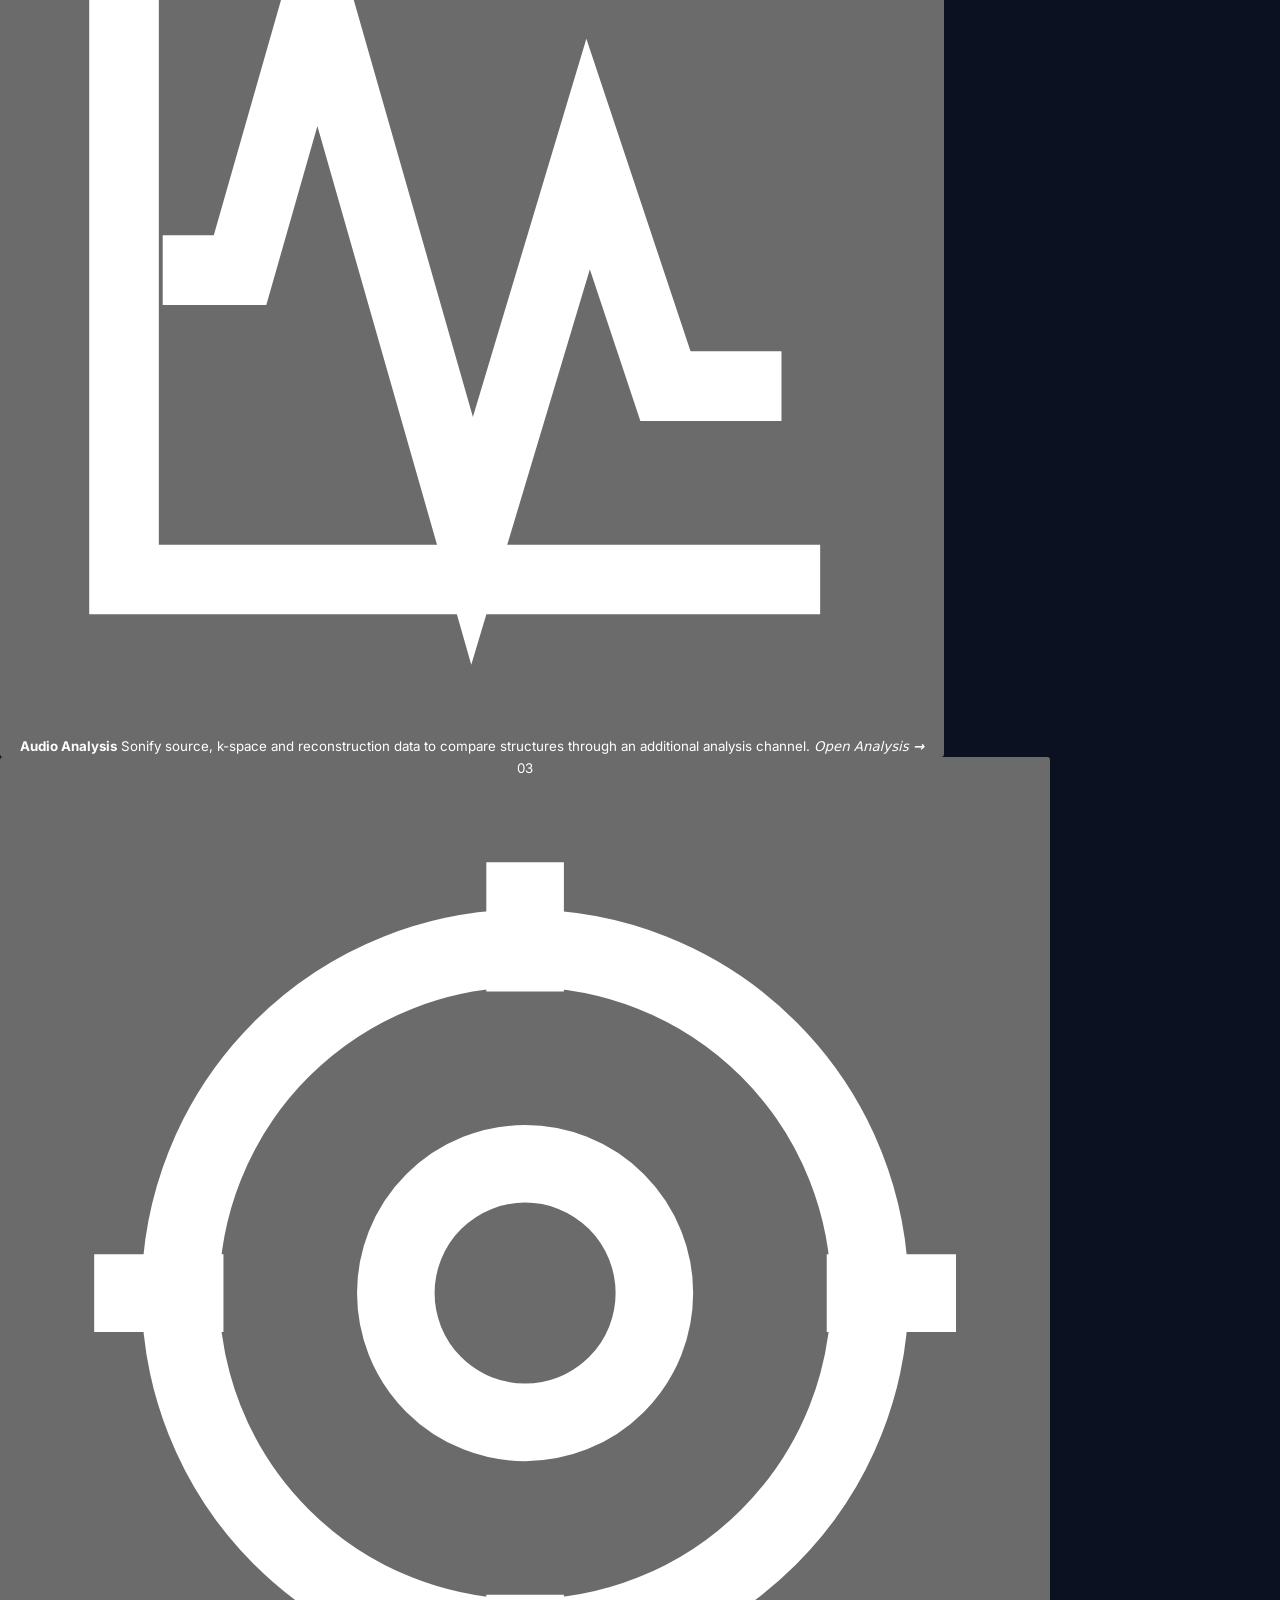
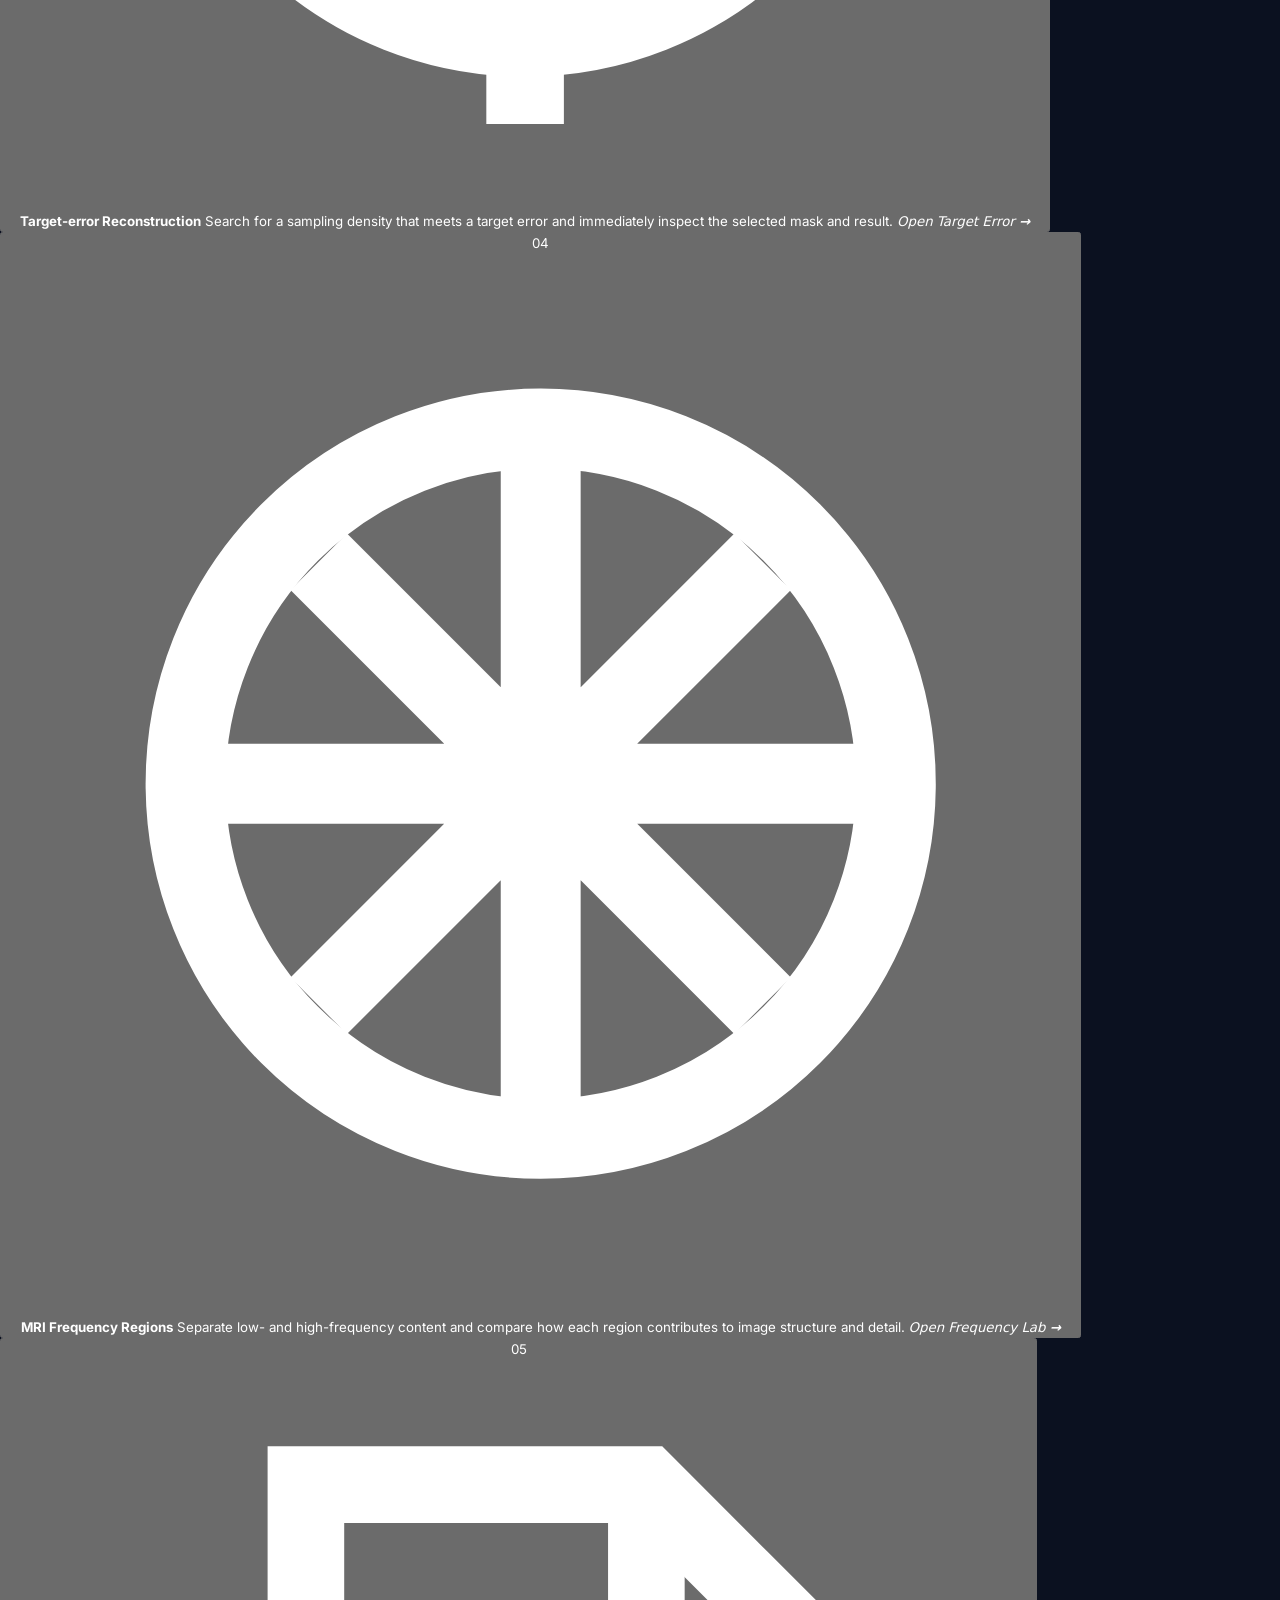
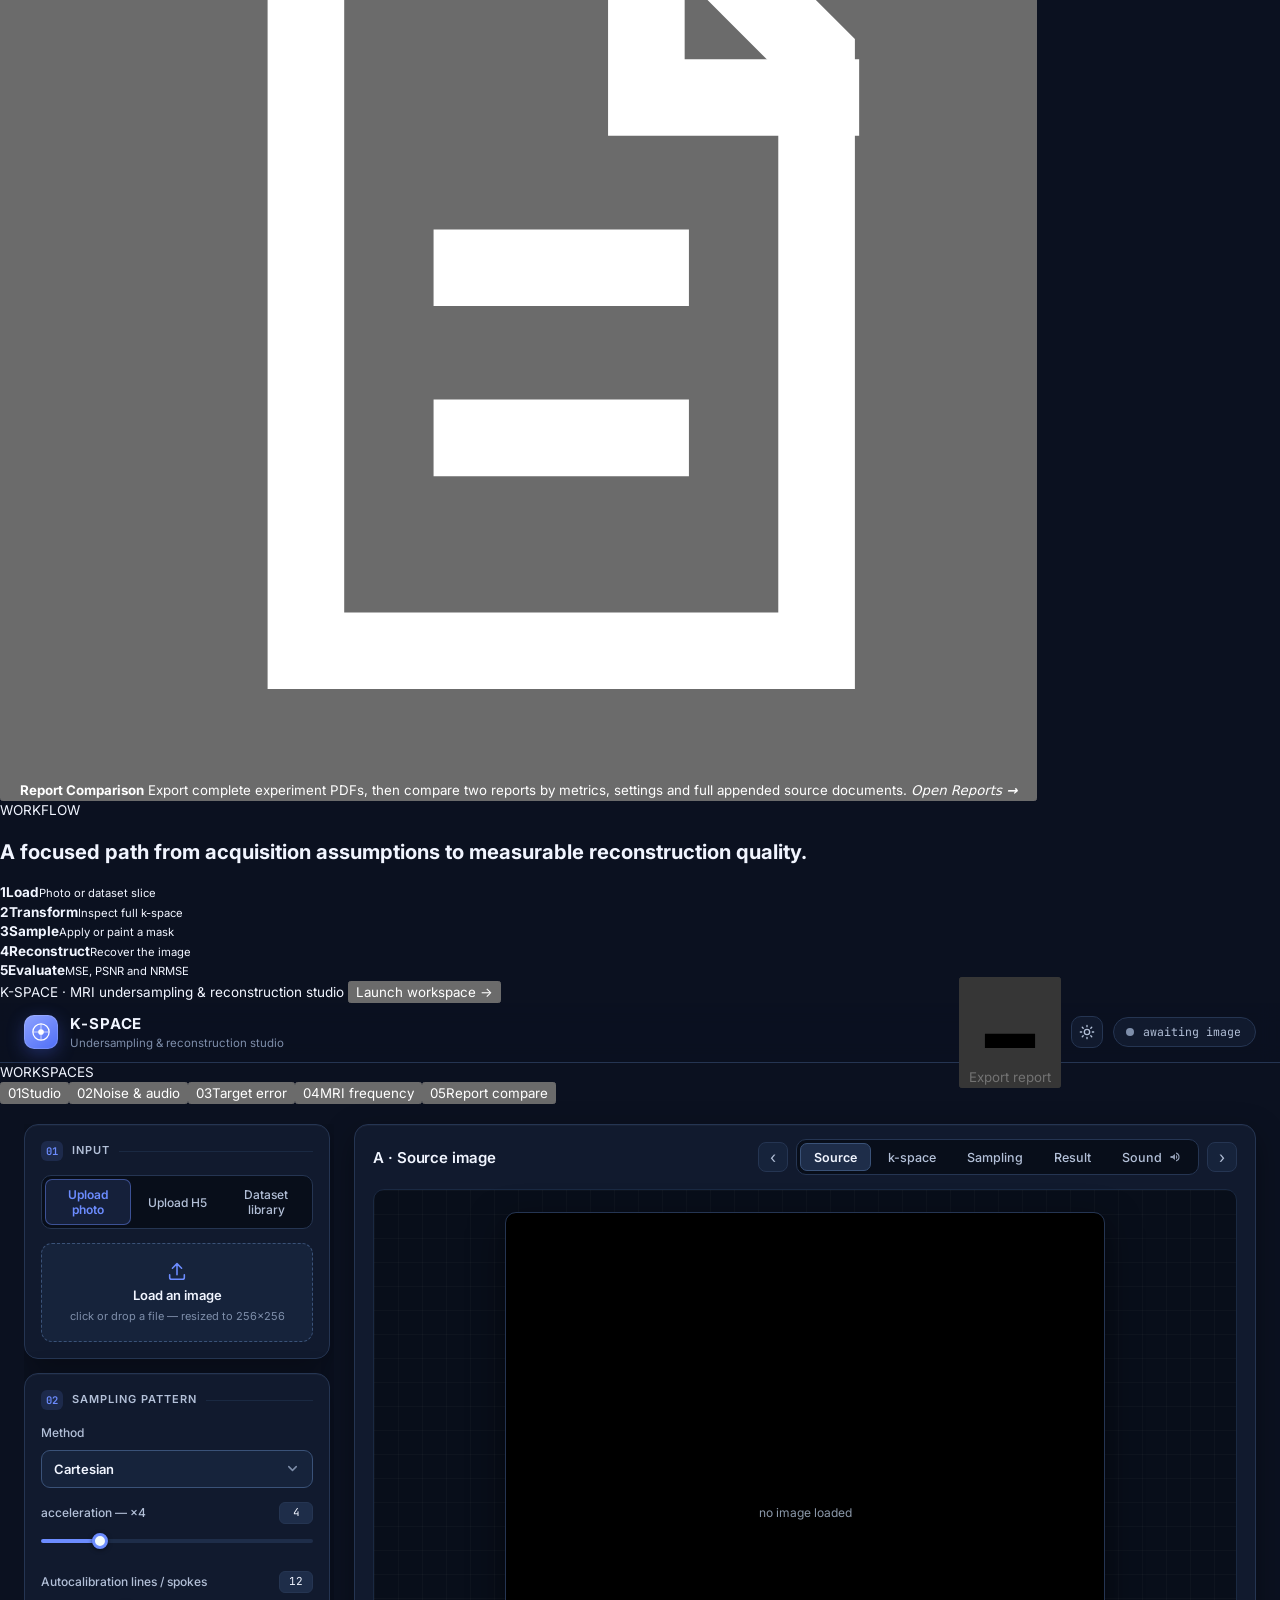
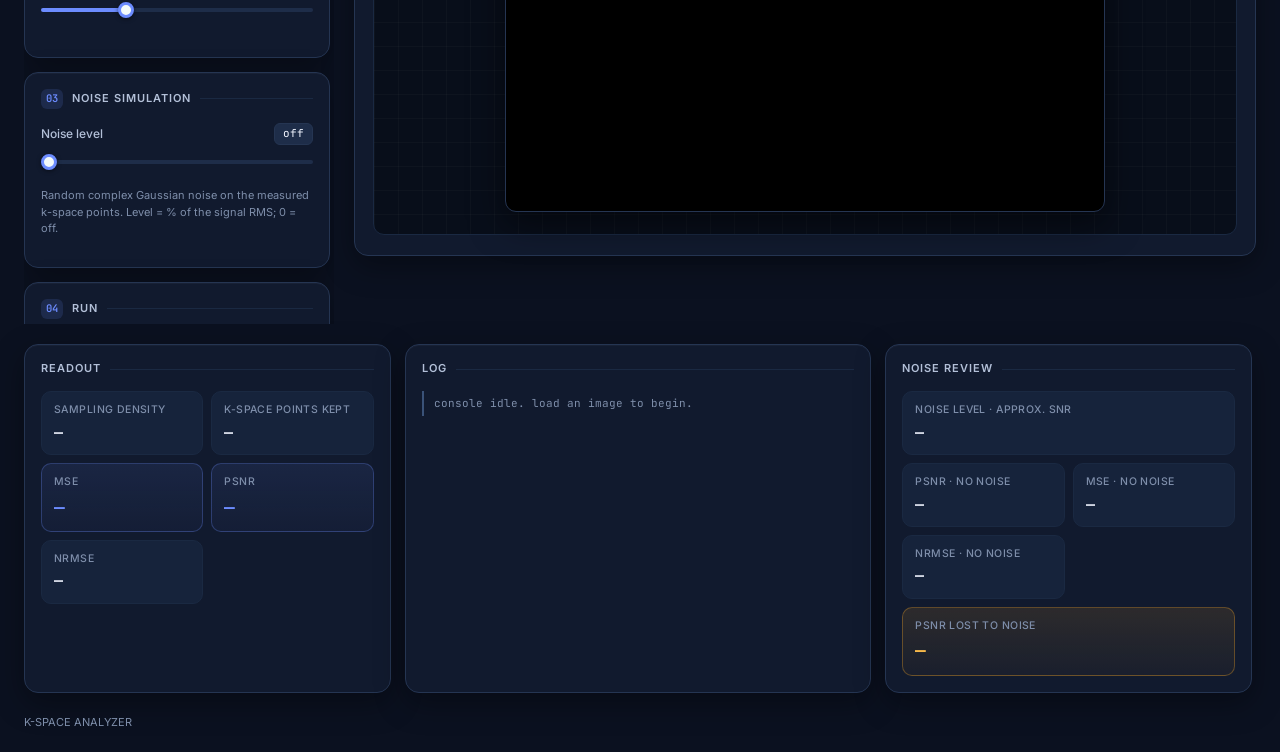
==== commit adea8002: "UI changed more" ====
--- a/kspace/templates/index.html
+++ b/kspace/templates/index.html
@@ -707,6 +707,24 @@
   font-size: 9.5px;
   color: var(--text-2);
 }
+.reel__header-actions{ display: flex; align-items: center; gap: 6px; flex: none; }
+.reel__expand{
+  min-height: 26px;
+  display: inline-flex;
+  align-items: center;
+  justify-content: center;
+  gap: 5px;
+  padding: 4px 7px;
+  border: 1px solid var(--line);
+  border-radius: 999px;
+  background: var(--panel);
+  color: var(--text-2);
+  font-size: 9.5px;
+  font-weight: 600;
+  cursor: pointer;
+}
+.reel__expand:hover:not(:disabled){ border-color: var(--accent-line); background: var(--accent-wash); color: var(--accent); }
+.reel__expand:disabled{ opacity: .4; cursor: default; }
 .reel__track{
   height: 3px;
   margin-top: 9px;
@@ -1332,6 +1350,42 @@
 }
 .modal__chart-note{ margin: 10px 0 0; font-size: 11px; line-height: 1.5; color: var(--text-3); }
 
+/* Enlarged reconstructed-slice video */
+.modal__content--video{ max-width: 920px; }
+.video-modal__heading{ flex: 1; min-width: 0; }
+.video-modal__heading .modal__title{ margin-bottom: 3px; }
+.video-modal__status{
+  display: block;
+  font-family: var(--font-mono);
+  font-size: 10px;
+  color: var(--text-3);
+}
+.video-modal__body{ padding: 20px; }
+.video-modal__canvas-wrap{
+  width: min(100%, 760px);
+  margin: 0 auto;
+  padding: 0;
+  display: grid;
+  place-items: center;
+  border: 1px solid var(--line);
+  border-radius: var(--r);
+  overflow: hidden;
+  background: #05080C;
+  cursor: default;
+}
+.video-modal__canvas-wrap canvas{
+  display: block;
+  width: auto;
+  max-width: 100%;
+  max-height: 62vh;
+  aspect-ratio: auto;
+  image-rendering: pixelated;
+}
+.video-modal__transport{ width: min(100%, 760px); margin: 14px auto 0; }
+.video-modal__controls{ margin-top: 10px; }
+.video-modal__time-row{ margin-top: 2px; }
+.video-modal__seek{ height: 22px; }
+
 /* ============================================================
    Responsive
    ============================================================ */
@@ -1379,7 +1433,7 @@
 
 </style>
 <link rel="stylesheet" href="/static/css/frequency.css?v=2">
-<link rel="stylesheet" href="/static/css/workspace.css?v=10">
+<link rel="stylesheet" href="/static/css/workspace.css?v=11">
 <link rel="stylesheet" href="/static/css/reports.css?v=2">
 <link rel="stylesheet" href="/static/css/landing.css?v=2">
 </head>
@@ -1496,7 +1550,7 @@
         <button type="button" class="landing-feature" data-enter-workspace="noise">
           <span class="landing-feature__num">02</span>
           <span class="landing-feature__icon" aria-hidden="true"><svg viewBox="0 0 24 24" fill="none" stroke="currentColor" stroke-width="1.8"><path d="M4 12h2l2-7 4 14 3-10 2 6h3"/><path d="M3 4v16h18"/></svg></span>
-          <strong>Noise &amp; Audio Analysis</strong>
+          <strong>Audio Analysis</strong>
           <span>Sonify source, k-space and reconstruction data to compare structures through an additional analysis channel.</span>
           <em>Open Analysis <b>→</b></em>
         </button>
@@ -1588,9 +1642,10 @@
       <section class="panel">
         <h2 class="panel__eyebrow"><span class="panel__num">01</span>Input</h2>
 
-        <div class="segmented" role="radiogroup" aria-label="input source" style="--cols:2; margin-bottom: 14px;">
+        <div class="segmented" role="radiogroup" aria-label="input source" style="--cols:3; margin-bottom: 14px;">
           <button type="button" class="segmented__option is-active" data-source="upload" role="radio" aria-checked="true">Upload photo</button>
-          <button type="button" class="segmented__option" data-source="dataset" role="radio" aria-checked="false">Select dataset</button>
+          <button type="button" class="segmented__option" data-source="h5" role="radio" aria-checked="false">Upload H5</button>
+          <button type="button" class="segmented__option" data-source="dataset" role="radio" aria-checked="false">Dataset library</button>
         </div>
 
         <div id="uploadSourceBlock">
@@ -1605,8 +1660,20 @@
           <input type="file" id="fileInput" accept="image/*" hidden>
         </div>
 
+        <div id="h5UploadSourceBlock" style="display: none; margin-bottom: 14px;">
+          <label class="dropzone" id="h5Dropzone" for="h5FileInput" tabindex="0">
+            <svg viewBox="0 0 24 24" width="22" height="22" aria-hidden="true">
+              <path d="M12 16V4M12 4L7 9M12 4L17 9" fill="none" stroke="currentColor" stroke-width="1.7" stroke-linecap="round" stroke-linejoin="round"/>
+              <path d="M4 16v3a2 2 0 0 0 2 2h12a2 2 0 0 0 2-2v-3" fill="none" stroke="currentColor" stroke-width="1.7" stroke-linecap="round"/>
+            </svg>
+            <span class="dropzone__label" id="h5DropzoneLabel">Upload an H5 MRI dataset</span>
+            <span class="dropzone__hint" id="h5DropzoneHint">.h5 / .hdf5 · requires a complex-valued “kspace” dataset</span>
+          </label>
+          <input type="file" id="h5FileInput" accept=".h5,.hdf5,application/x-hdf5" hidden>
+        </div>
+
         <div id="datasetSourceBlock" style="display: none;">
-          <div class="field">
+          <div class="field" id="datasetPickerField">
             <span class="field__label">Dataset scan</span>
             <select id="datasetSelect" class="slider">
               <option value="">loading datasets…</option>
@@ -1631,7 +1698,13 @@
                 <span class="reel__label">Reconstructed slice video</span>
                 <span class="reel__status" id="sliceVideoStatus">press play to reconstruct every slice</span>
               </div>
-              <span class="reel__counter" id="sliceVideoCounter">—</span>
+              <div class="reel__header-actions">
+                <span class="reel__counter" id="sliceVideoCounter">—</span>
+                <button type="button" class="reel__expand" id="btnOpenSliceVideoModal" aria-label="enlarge reconstructed slice video" title="Click to enlarge" disabled>
+                  <span aria-hidden="true">⤢</span>
+                  <span>Enlarge</span>
+                </button>
+              </div>
             </div>
 
             <div class="reel__track" id="sliceVideoTrack" aria-hidden="true">
@@ -1741,9 +1814,6 @@
 
         <p class="callout callout--danger" id="noiseStatus">⚠ Noise controls are NOT active: static/js/controls.js is outdated, cached, or failed to load. Copy the new controls.js, restart the server, then reload (Ctrl+Shift+R).</p>
 
-        <div class="paint-editor__actions">
-          <button type="button" class="btn btn--small" id="btnNoiseReroll">New noise sample</button>
-        </div>
       </section>
 
       <section class="panel panel--actions">
@@ -2056,6 +2126,46 @@
     </div>
   </div>
 
+<div class="modal" id="sliceVideoModal" aria-hidden="true">
+  <div class="modal__backdrop" id="sliceVideoModalBackdrop"></div>
+  <div class="modal__content modal__content--video" role="dialog" aria-modal="true" aria-labelledby="sliceVideoModalTitle">
+    <div class="modal__header">
+      <div class="video-modal__heading">
+        <h3 class="modal__title" id="sliceVideoModalTitle">Reconstructed slice video</h3>
+        <span class="video-modal__status" id="sliceVideoModalStatus">—</span>
+      </div>
+      <span class="reel__counter" id="sliceVideoModalCounter">—</span>
+      <button type="button" class="modal__close" id="sliceVideoModalClose" aria-label="close">×</button>
+    </div>
+    <div class="video-modal__body">
+      <button type="button" class="video-modal__canvas-wrap" id="sliceVideoModalCanvasWrap" aria-label="reconstructed slice video enlarged view">
+        <canvas id="sliceVideoModalCanvas" width="256" height="256"></canvas>
+      </button>
+      <div class="video-modal__transport">
+        <input type="range" class="reel__seek video-modal__seek" id="sliceVideoModalSeek" min="0" max="0" step="0.01" value="0" disabled aria-label="enlarged reconstruction video timeline">
+        <div class="reel__time-row video-modal__time-row">
+          <span class="reel__time" id="sliceVideoModalTime">0:00.0 / 0:00.0</span>
+          <span class="reel__frame-rate">0.45 s / slice</span>
+        </div>
+        <div class="reel__controls video-modal__controls" role="group" aria-label="enlarged reconstruction video playback controls">
+          <button type="button" class="reel__control reel__control--primary" id="btnPlaySliceVideoModal" aria-label="play enlarged reconstructed slice video" title="Play">
+            <svg class="reel__icon" viewBox="0 0 24 24" aria-hidden="true"><path d="M8 5v14l11-7z"></path></svg>
+            <span>Play</span>
+          </button>
+          <button type="button" class="reel__control" id="btnPauseSliceVideoModal" aria-label="pause enlarged reconstructed slice video" title="Pause" disabled>
+            <svg class="reel__icon" viewBox="0 0 24 24" aria-hidden="true"><path d="M7 5h4v14H7zM13 5h4v14h-4z"></path></svg>
+            <span>Pause</span>
+          </button>
+          <button type="button" class="reel__control" id="btnStopSliceVideoModal" aria-label="stop enlarged reconstructed slice video" title="Stop" disabled>
+            <svg class="reel__icon" viewBox="0 0 24 24" aria-hidden="true"><rect x="6" y="6" width="12" height="12"></rect></svg>
+            <span>Stop</span>
+          </button>
+        </div>
+      </div>
+    </div>
+  </div>
+</div>
+
 <div class="modal" id="imageModal" aria-hidden="true">
   <div class="modal__backdrop" id="modalBackdrop"></div>
   <div class="modal__content" role="dialog" aria-modal="true" aria-labelledby="modalTitle">
@@ -2353,12 +2463,12 @@
 })();
 
 </script>
-<script src="../static/js/controls.js?v=frequency1"></script>
+<script src="../static/js/controls.js?v=noise-button-remove2"></script>
 <script src="../static/js/paint.js?v=noise2"></script>
 <script src="../static/js/autoMask.js?v=target-preview-fix1"></script>
-<script src="../static/js/main.js?v=upload-size-fix1"></script>
+<script src="../static/js/main.js?v=h5-preview-422-fix"></script>
 <script src="../static/js/frequency.js?v=2"></script>
-<script src="../static/js/sliceVideo.js?v=media-controls1"></script>
+<script src="../static/js/sliceVideo.js?v=video-enlarge2"></script>
 <script>
 /*
  * K-SPACE sonification
@@ -2808,6 +2918,11 @@
         .sl-btn svg{width:14px;height:14px;fill:currentColor;flex:none}
         .sl-btn--play{border-color:transparent;background:linear-gradient(180deg,var(--grad-a1,#34E0CB),var(--grad-a2,#14B8A6));color:var(--accent-ink,#04231F);box-shadow:0 6px 18px var(--accent-btn-shadow,rgba(20,184,166,.28))}
         .sl-btn--play:hover{background:linear-gradient(180deg,var(--grad-a1h,#5EEAD4),var(--grad-a2h,#19C9B3));border-color:transparent}
+        .sl-btn--sound2{border-color:var(--amber-line,rgba(245,165,36,.58));background:var(--amber-wash,rgba(245,165,36,.12));color:var(--amber,#F5A524)}
+        .sl-btn--sound2:hover{border-color:var(--amber,#F5A524);background:rgba(245,165,36,.17)}
+        .sl-btn--pause{min-width:108px}
+        .sl-btn--pause.is-paused{border-color:rgba(56,189,248,.55);background:rgba(56,189,248,.11);color:var(--cyan,#38BDF8)}
+        .sl-btn:disabled{opacity:.42;cursor:not-allowed;transform:none;box-shadow:none}
         .sl-btn--cmp{border-color:var(--amber-line,rgba(245,165,36,.5));background:var(--amber-wash,rgba(245,165,36,.1));color:var(--amber,#F5A524)}
         .sl-btn--cmp:hover{border-color:var(--amber,#F5A524)}
         .sl-btn--small{height:32px;padding:0 13px;font-size:12px;font-weight:500;border-radius:8px}
@@ -2842,6 +2957,7 @@
     }
 
     const ICON_PLAY = '<svg viewBox="0 0 24 24"><path d="M8 5v14l11-7z"/></svg>';
+    const ICON_PAUSE = '<svg viewBox="0 0 24 24"><rect x="6" y="5" width="4" height="14" rx="1"/><rect x="14" y="5" width="4" height="14" rx="1"/></svg>';
     const ICON_STOP = '<svg viewBox="0 0 24 24"><rect x="6" y="6" width="12" height="12" rx="1.5"/></svg>';
     const ICON_CMP  = '<svg viewBox="0 0 24 24"><path d="M3 12h4l3-8 4 16 3-8h4" fill="none" stroke="currentColor" stroke-width="2.2" stroke-linecap="round" stroke-linejoin="round"/></svg>';
 
@@ -2882,6 +2998,8 @@
             <div class="sl-transport">
               <div class="sl-buttons">
                 <button type="button" class="sl-btn sl-btn--play" id="sonPlay1">${ICON_PLAY}<span>Play sound 1</span></button>
+                <button type="button" class="sl-btn sl-btn--sound2" id="sonPlay2">${ICON_PLAY}<span>Play sound 2</span></button>
+                <button type="button" class="sl-btn sl-btn--pause" id="sonPause" disabled>${ICON_PAUSE}<span>Pause</span></button>
                 <button type="button" class="sl-btn sl-btn--cmp" id="sonCompare">${ICON_CMP}<span>Compare 1 vs 2</span></button>
                 <button type="button" class="sl-btn" id="sonStop">${ICON_STOP}<span>Stop</span></button>
               </div>
@@ -3371,12 +3489,40 @@
         return audio;
     }
 
+    function setPauseUi(paused, enabled) {
+        const btn = $("sonPause");
+        if (!btn) return;
+        btn.disabled = !enabled;
+        btn.classList.toggle("is-paused", !!paused);
+        const label = btn.querySelector("span");
+        if (label) label.textContent = paused ? "Resume" : "Pause";
+        btn.innerHTML = `${paused ? ICON_PLAY : ICON_PAUSE}<span>${paused ? "Resume" : "Pause"}</span>`;
+    }
+
+    async function togglePause() {
+        if (!playing || !audio) return setStatus("Play a sound first, then pause it.");
+        if (playing.paused) {
+            try { await audio.resume(); } catch (e) { return setStatus("Could not resume audio in this browser."); }
+            if (!playing) return;
+            playing.paused = false;
+            setPauseUi(false, true);
+            setStatus(`Resumed ${playing.label || "audio"}.`);
+        } else {
+            try { await audio.suspend(); } catch (e) { return setStatus("Could not pause audio in this browser."); }
+            if (!playing) return;
+            playing.paused = true;
+            setPauseUi(true, true);
+            setStatus(`Paused ${playing.label || "audio"}. Press Resume to continue from the same position.`);
+        }
+    }
+
     function stopPlayback() {
         if (playing) {
             const p = playing;
             playing = null;
             p.stop();
         }
+        setPauseUi(false, false);
         Object.keys(HEAD_CHART).forEach((id) => movePlayhead(id, null));
         $("sonSwitch").classList.remove("is-visible");
     }
@@ -3396,8 +3542,9 @@
         const key1 = sel1.value;
         const key2 = sel2.value;
         const compare = kind === "compare";
-        if (!key1) return setStatus("Choose a picture for sound 1.");
-        if (compare && !key2) return setStatus("Choose a sound 2 to compare with.");
+        const playSecond = kind === "single2";
+        if (!playSecond && !key1) return setStatus("Choose a picture for sound 1.");
+        if ((compare || playSecond) && !key2) return setStatus("Choose a picture for sound 2.");
 
         const ctx = getAudio();
         if (!ctx) return setStatus("This browser has no Web Audio support.");
@@ -3405,15 +3552,19 @@
         setStatus("Preparing sound…");
         await sleep(20);   // let the status paint before the (short) synthesis work
 
-        const p1 = await prepare(key1, 1);
-        if (!p1 || p1.missing) return setStatus("Sound 1 isn't ready yet: run that step in the console first.");
+        let p1 = S.p1;
         let p2 = S.p2;
-        if (compare) {
+        if (!playSecond) {
+            p1 = await prepare(key1, 1);
+            if (!p1 || p1.missing) return setStatus("Sound 1 isn't ready yet: run that step in the console first.");
+            S.p1 = p1;
+        }
+        if (compare || playSecond) {
             p2 = await prepare(key2, 2);
             if (!p2 || p2.missing) return setStatus("Sound 2 isn't ready yet: run that step in the console first.");
+            S.p2 = p2;
         }
-        S.p1 = p1;
-        if (compare) S.p2 = p2;
+        const primary = playSecond ? p2 : p1;
         S.diff = null;
 
         const dur = parseInt(durSlider.value, 10);
@@ -3442,10 +3593,10 @@
         };
 
         if (!compare) {
-            channelsForWav = [p1.audio];
-            name = `sound1_${p1.label}`;
-            bufferSource([p1.audio]).connect(master);
-            segments = [{ from: 0, to: dur, id: "sonHead1" }];
+            channelsForWav = [primary.audio];
+            name = `${playSecond ? "sound2" : "sound1"}_${primary.label}`;
+            bufferSource([primary.audio]).connect(master);
+            segments = [{ from: 0, to: dur, id: playSecond ? "sonHead2" : "sonHead1" }];
         } else if (mode === "then") {
             const gap = new Float32Array(Math.round(GAP_SECONDS * SAMPLE_RATE));
             const joined = new Float32Array(p1.audio.length + gap.length + p2.audio.length);
@@ -3522,6 +3673,8 @@
         };
 
         const handle = {
+            paused: false,
+            label: compare ? "comparison" : `sound ${playSecond ? "2" : "1"}`,
             stop() {
                 cancelAnimationFrame(raf);
                 sources.forEach((s) => { try { s.onended = null; s.stop(); } catch (e) { /* already stopped */ } });
@@ -3532,11 +3685,13 @@
             setLive,
         };
         playing = handle;
+        setPauseUi(false, true);
 
         // end of (non-looping) playback
         sources[0].onended = () => {
             if (playing !== handle) return;
             playing = null;
+            setPauseUi(false, false);
             cancelAnimationFrame(raf);
             Object.keys(HEAD_CHART).forEach((id) => movePlayhead(id, null));
             $("sonSwitch").classList.remove("is-visible");
@@ -3553,7 +3708,7 @@
             $("sonSwitch").classList.add("is-visible");
             setStatus("Looping. Press 1 or 2 (keys or buttons) to jump between the two sounds at the same moment.");
         } else if (!compare) {
-            setStatus(`Playing sound 1: ${p1.label}`);
+            setStatus(`Playing sound ${playSecond ? "2" : "1"}: ${primary.label}`);
         } else if (mode === "stereo") {
             setStatus(`Playing 1 in the left ear and 2 in the right (use headphones): ${p1.label} | ${p2.label}`);
         } else if (mode === "then") {
@@ -3603,6 +3758,7 @@
         }
         injectStyles();
         buildLab(host);
+        setPauseUi(false, false);
 
         sel1 = $("sonSel1");
         sel2 = $("sonSel2");
@@ -3639,6 +3795,8 @@
         });
 
         $("sonPlay1").addEventListener("click", () => start("single"));
+        $("sonPlay2").addEventListener("click", () => start("single2"));
+        $("sonPause").addEventListener("click", togglePause);
         $("sonCompare").addEventListener("click", () => start("compare"));
         $("sonStop").addEventListener("click", () => { stopPlayback(); if (stale) scheduleRefresh(100); });
         $("sonSnap").addEventListener("click", takeSnapshot);
@@ -3701,7 +3859,7 @@
 })(typeof window !== "undefined" ? window : globalThis);
 
 </script>
-<script src="../static/js/modal.js?v=noise2"></script>
+<script src="../static/js/modal.js?v=video-enlarge2"></script>
 <script src="../static/js/workspaceLayout.js?v=8"></script>
 <script src="../static/js/reports.js?v=3"></script>
 <script src="../static/js/landing.js?v=2"></script>
